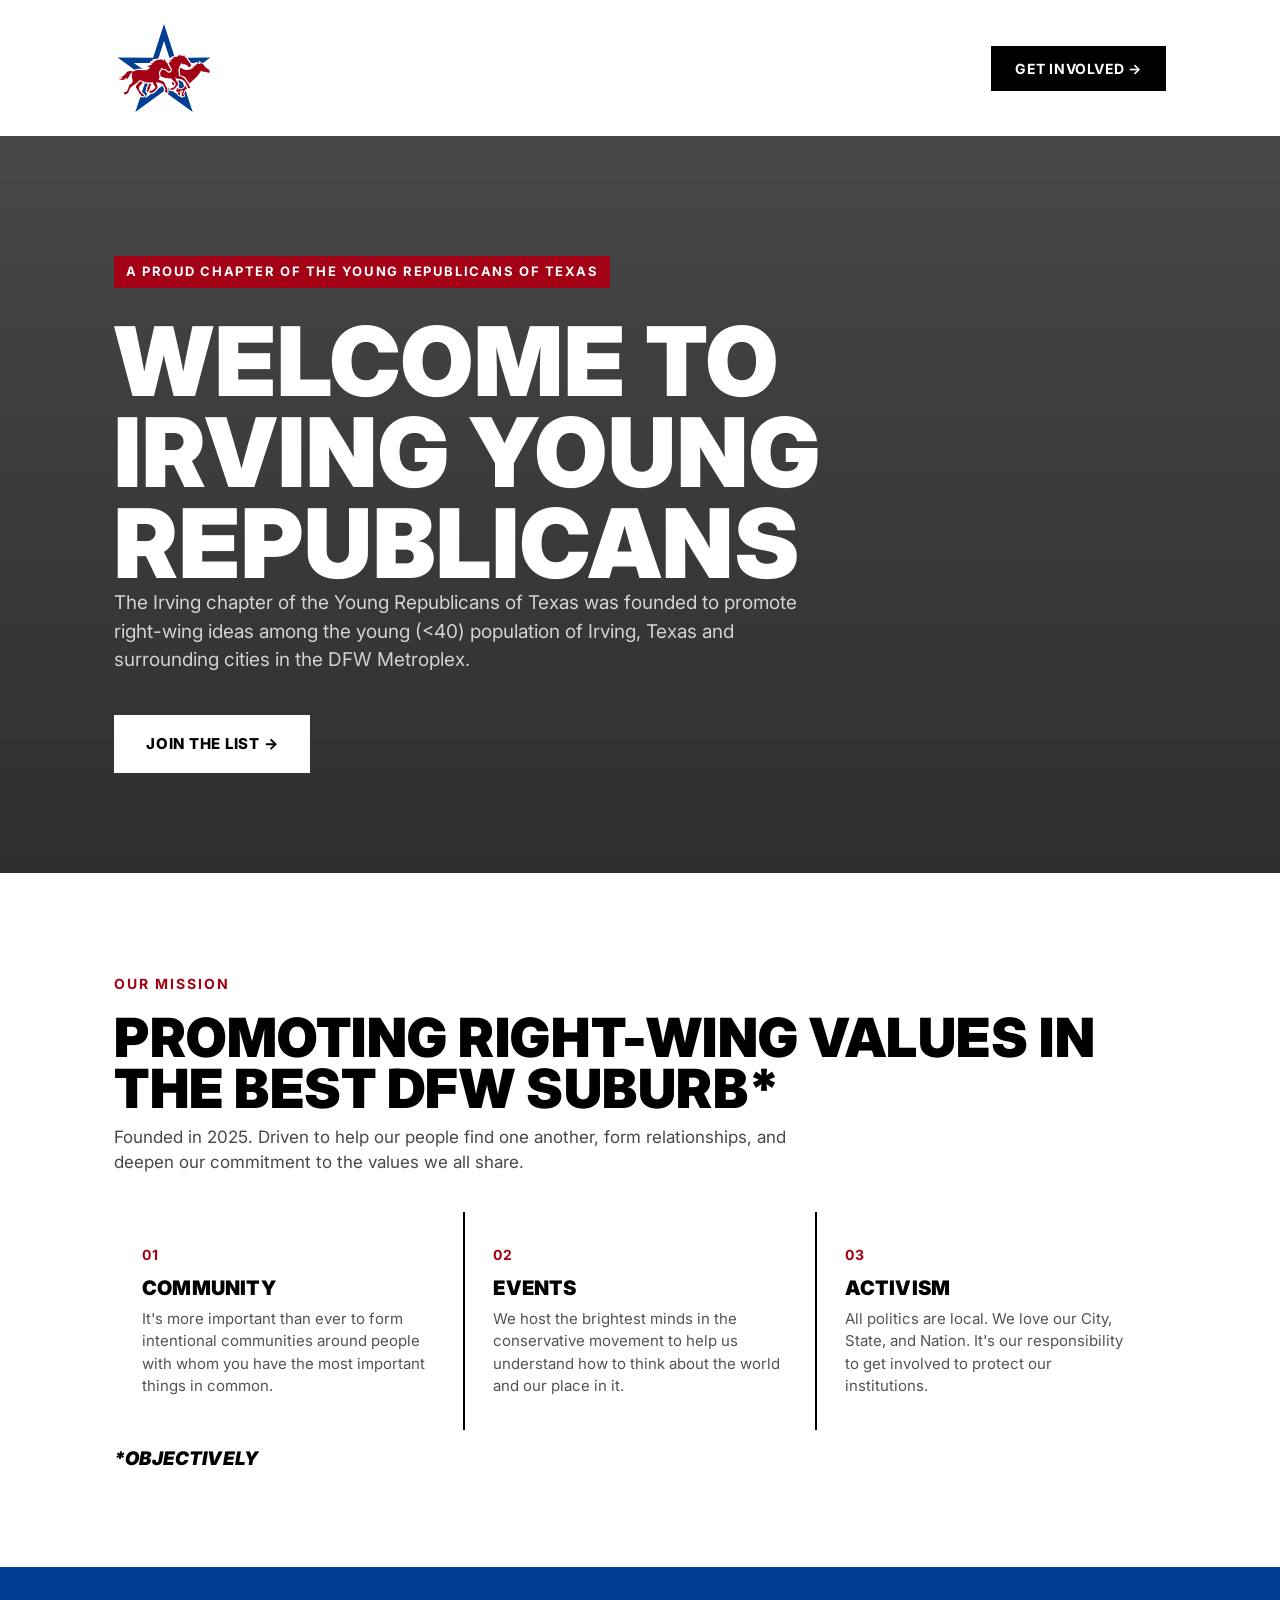
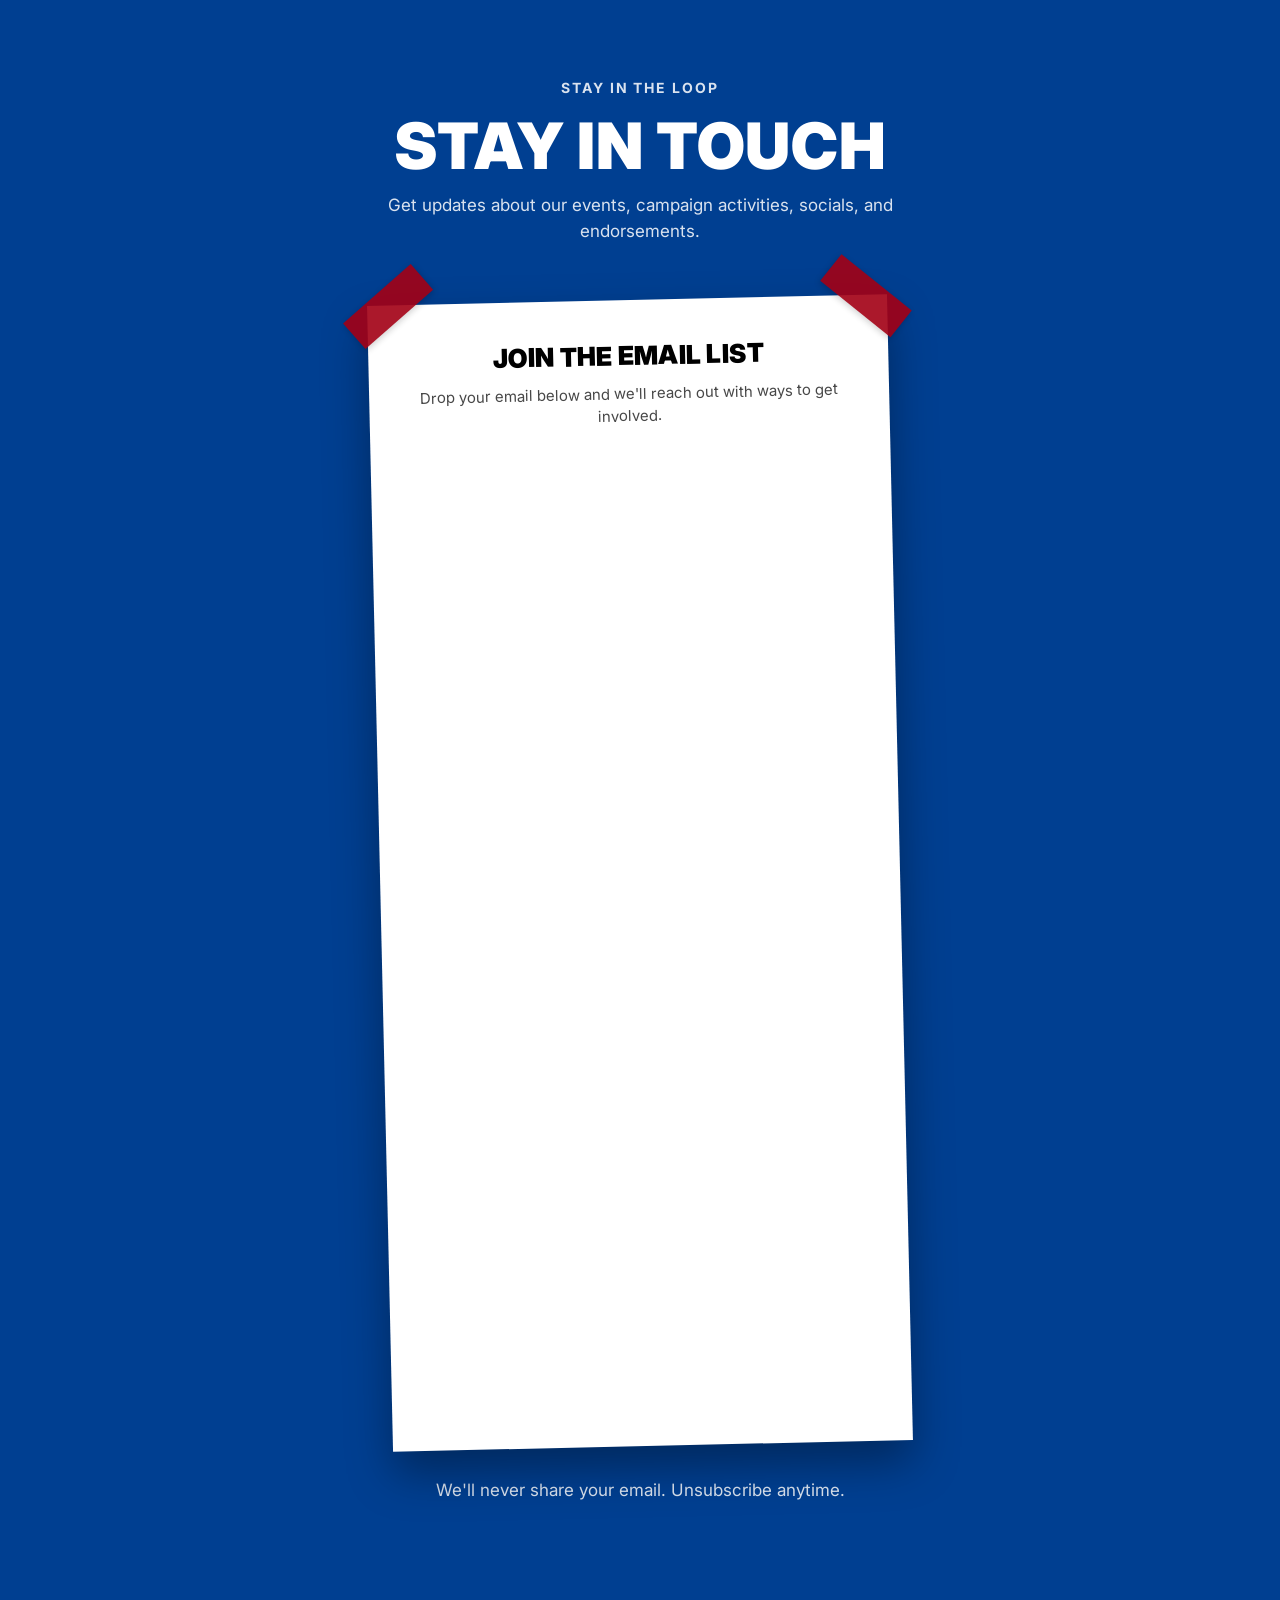
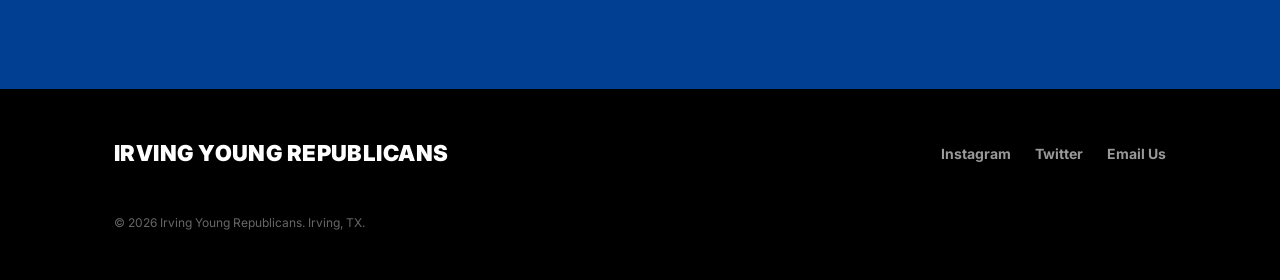
==== index.html @ c13d0935 "Update index.html" ====
<!DOCTYPE html>
<html lang="en">
<head>
<meta charset="UTF-8">
<meta name="viewport" content="width=device-width, initial-scale=1.0">
<title>Irving Young Republicans</title>
<meta name="description" content="The Irving Young Republicans are dedicated to developing the next generation of conservative leaders through civic engagement, service, and fellowship.">
<meta property="og:title" content="Irving Young Republicans">
<meta property="og:description" content="Building the next generation of conservative leaders in Irving, Texas.">
<meta property="og:image" content="https://yrtirving.com/logo.svg">
<meta property="og:url" content="https://yrtirving.com">
<meta property="og:type" content="website">

<!-- Headline font: Vera Humana 95 (free). If this CDN link ever stops working,
     download the font yourself and swap in a local @font-face. -->
<link rel="stylesheet" href="https://fonts.cdnfonts.com/css/vera-humana-95">
<!-- Body font: Inter, a free metric-compatible Helvetica/Arial alternative -->
<link rel="preconnect" href="https://fonts.googleapis.com">
<link rel="preconnect" href="https://fonts.gstatic.com" crossorigin>
<link href="https://fonts.googleapis.com/css2?family=Inter:wght@400;500;600;700;800&display=swap" rel="stylesheet">
<link rel="icon" type="image/png" href="/favicon.png">

<style>
  :root{
    --ink:#000000;
    --paper:#ffffff;
    --carmine:#a30015;
    --blue:#003f91;
  }

  *{ box-sizing:border-box; margin:0; padding:0; }

  html{ scroll-behavior:smooth; }

  body{
    background:var(--paper);
    color:var(--ink);
    font-family:'Inter', 'Helvetica Neue', Arial,sans-serif;
    font-weight:700;
    line-height:1.5;
    overflow-x:hidden;
  }

  h1, h2, h3, .display{
    font-family:'Vera Humana 95','Inter','Helvetica Neue',sans-serif;
    font-weight:900;
    letter-spacing:0.01em;
    line-height:0.95;
    text-transform:uppercase;
  }

  a{ color:inherit; }

  .wrap{
    max-width:1100px;
    margin:0 auto;
    padding:0 24px;
  }

  /* ---------- NAV ---------- */
  nav{
    position:sticky;
    top:0;
    z-index:50;
    background:var(--paper);
    border-bottom:0px solid var(--ink);
  }
  nav .wrap{
    display:flex;
    align-items:center;
    justify-content:space-between;
    padding-top:18px;
    padding-bottom:18px;
  }
  .nav-logo{
    display:flex;
    align-items:center;
  }
  .nav-logo img{
    height:100px;
    width:auto;
    display:block;
  }
  .wordmark{
    font-family:'Vera Humana 95','Inter', 'Helvetica Neue',sans-serif;
    font-weight:900;
    font-size:22px;
    text-transform:uppercase;
    letter-spacing:0.02em;
  }
  .nav-cta{
    display:inline-block;
    background:var(--ink);
    color:var(--paper);
    padding:10px 22px;
    text-decoration:none;
    font-size:14px;
    letter-spacing:0.04em;
    text-transform:uppercase;
    border:2px solid var(--ink);
    transition:transform .15s ease, background .15s ease, color .15s ease;
  }
  .nav-cta:hover{
    background:var(--paper);
    color:var(--ink);
    transform:translate(-2px,-2px);
  }

  /* ---------- HERO ---------- */
  .hero{
    background:
      linear-gradient(180deg, rgba(0,0,0,0.72), rgba(0,0,0,0.82)),
      url("https://commons.wikimedia.org/wiki/Special:FilePath/View_of_the_%22Mustangs_of_Las_Colinas%22_sculpture_in_the_upscale_Las_Colinas_neighborhood_of_Irving,_Texas_LCCN2015630710.jpg?width=1600")
      center / cover no-repeat;
    color:var(--paper);
    padding:120px 0 100px;
    position:relative;
    overflow:hidden;
  }
  .hero .wrap{ position:relative; z-index:2; }
  .eyebrow{
    display:inline-block;
    font-size:13px;
    letter-spacing:0.12em;
    text-transform:uppercase;
    background:var(--carmine);
    color:var(--paper);
    padding:6px 12px;
    margin-bottom:28px;
  }
  .hero h1{
    font-size:clamp(44px, 9vw, 96px);
    max-width:15ch;
    margin-bottom:px;
  }
  .hero p{
    max-width:60ch;
    font-size:19px;
    font-weight:400;
    color:rgba(255,255,255,0.78);
    margin-bottom:40px;
  }
  .btn-primary{
    display:inline-flex;
    align-items:center;
    gap:10px;
    background:var(--paper);
    color:var(--ink);
    padding:16px 30px;
    text-decoration:none;
    font-size:15px;
    letter-spacing:0.05em;
    text-transform:uppercase;
    font-weight:800;
    border:2px solid var(--paper);
    transition:transform .15s ease, background .15s ease, color .15s ease;
  }
  .btn-primary:hover{
    background:transparent;
    color:var(--paper);
    transform:translate(-3px,-3px);
  }

  /* ---------- REVEAL ANIMATION ---------- */
  .reveal{
    opacity:0;
    transform:translateY(24px);
    transition:opacity .6s ease, transform .6s ease;
  }
  .reveal.is-visible{
    opacity:1;
    transform:translateY(0);
  }

  /* ---------- MISSION ---------- */
  .mission{
    padding:100px 0;
  }
  .mission .eyebrow-line{
    font-size:14px;
    letter-spacing:0.14em;
    text-transform:uppercase;
    color:var(--carmine);
    margin-bottom:18px;
  }
  .mission h2{
    font-size:clamp(32px, 5vw, 54px);
    max-width:28ch;
    margin-bottom:10px;
  }
  .mission-copy{
    max-width:62ch;
    font-weight:400;
    font-size:17px;
    color:rgba(0,0,0,0.72);
  }

  .pillars{
    margin-top:36px;
    margin-bottom:20px;
    display:grid;
    grid-template-columns:repeat(3, 1fr);
    gap:2px;
    background:var(--ink);
    border:0px solid var(--ink);
  }
  .pillar{
    background:var(--paper);
    padding:32px 28px;
  }
  .pillar .num{
    font-family:'Vera Humana 95','Inter', 'Helvetica Neue',sans-serif;
    font-size:14px;
    letter-spacing:0.08em;
    color:var(--carmine);
    display:block;
    margin-bottom:14px;
  }
  .pillar h3{
    font-size:20px;
    margin-bottom:10px;
    text-transform:none;
  }
  .pillar p{
    font-weight:400;
    font-size:15px;
    color:rgba(0,0,0,0.68);
  }

  /* ---------- GET INVOLVED / FLYER ---------- */
  .involved{
    background:var(--blue);
    color:var(--paper);
    padding:110px 0 130px;
    text-align:center;
  }
  .involved .eyebrow-line{
    font-size:14px;
    letter-spacing:0.14em;
    text-transform:uppercase;
    color:rgba(255,255,255,0.85);
    margin-bottom:18px;
  }
  .involved h2{
    font-size:clamp(34px, 6vw, 64px);
    margin:0 auto 16px;
    max-width:40ch;
  }
  .involved > .wrap > p{
    max-width:50ch;
    margin:0 auto 56px;
    font-weight:400;
    font-size:17px;
    color:rgba(255,255,255,0.85);
  }

  .flyer{
    position:relative;
    max-width:520px;
    margin:0 auto;
    background:var(--paper);
    color:var(--ink);
    padding:44px 32px 36px;
    transform:rotate(-1.3deg);
    box-shadow:0 22px 45px rgba(0,0,0,0.35);
    transition:transform .3s ease;
    margin-bottom:32px;
  }
  .flyer:hover{ transform:rotate(0deg); }

  .tape{
    position:absolute;
    width:90px;
    height:34px;
    background:var(--carmine);
    opacity:0.9;
    box-shadow:0 2px 6px rgba(0,0,0,0.2);
  }
  .tape.tl{ top:-16px; left:-24px; transform:rotate(-40deg); }
  .tape.tr{ top:-16px; right:-24px; transform:rotate(40deg); }

  .flyer h3{
    font-size:26px;
    margin-bottom:14px;
  }
  .flyer p{
    font-weight:400;
    font-size:15px;
    color:rgba(0,0,0,0.72);
    margin-bottom:26px;
  }

  .form-slot{
    border:2px dashed var(--ink);
    background:rgba(0,0,0,0.04);
    padding:40px 20px;
    font-size:14px;
    font-weight:800;
    text-transform:uppercase;
    letter-spacing:0.04em;
    color:rgba(0,0,0,0.55);
  }
  .form-slot span{
    display:block;
    font-weight:400;
    text-transform:none;
    font-size:13px;
    margin-top:8px;
    letter-spacing:normal;
  }
  /* When you paste a real Google Form <iframe>, it can replace .form-slot
     entirely. Suggested attributes: width="100%" height="600" style="border:0" */

  .privacy-note{
    margin-top:0px;
    font-size:13px;
    font-weight:400;
    color:rgba(255,255,255,0.7);
  }

  /* ---------- FOOTER ---------- */
  footer{
    background:var(--ink);
    color:rgba(255,255,255,0.6);
    padding:48px 0;
  }
  footer .wrap{
    display:flex;
    flex-wrap:wrap;
    gap:20px;
    align-items:center;
    justify-content:space-between;
  }
  footer .wordmark{ color:var(--paper); }
  .foot-links{
    display:flex;
    gap:24px;
    list-style:none;
    font-size:14px;
  }
  .foot-links a{ text-decoration:none; }
  .foot-links a:hover{ color:var(--paper); }
  .copyright{
    width:100%;
    margin-top:24px;
    font-size:12px;
    font-weight:400;
    color:rgba(255,255,255,0.4);
  }

  @media (max-width:720px){
    .pillars{ grid-template-columns:1fr; }
    .hero{ padding:90px 0 70px; }
  }

  @media (prefers-reduced-motion: reduce){
    html{ scroll-behavior:auto; }
    .reveal{ opacity:1; transform:none; transition:none; }
    .flyer, .btn-primary, .nav-cta{ transition:none; }
  }
</style>
</head>
<body>

<nav>
  <div class="wrap">
    <div class="nav-logo">
      <!-- Swap the src below for your logo file, e.g. "logo.png" -->
      <img src="logo.svg" alt="[Group Name] logo" onerror="this.replaceWith(Object.assign(document.createElement('span'),{className:'wordmark',textContent:'Irving Young Republicans'}))">
    </div>
    <a class="nav-cta" href="#involved">Get Involved &rarr;</a>
  </div>
</nav>

<header class="hero">
  <div class="wrap">
    <span class="eyebrow">A proud chapter of the Young Republicans of Texas</span>
    <h1>Welcome to Irving Young Republicans</h1>
    <p>The Irving chapter of the Young Republicans of Texas was founded to promote right-wing ideas among the young (<40) population of Irving, Texas and surrounding cities in the DFW Metroplex.</p>
    <a class="btn-primary" href="#involved">Join the list &rarr;</a>
  </div>
</header>

<section class="mission">
  <div class="wrap reveal">
    <div class="eyebrow-line">Our Mission</div>
    <h2>Promoting Right-Wing Values in the Best DFW Suburb*</h2>
    <p class="mission-copy">Founded in 2025. Driven to help our people find one another, form relationships, and deepen our commitment to the values we all share.</p>
    

    <div class="pillars">
      <div class="pillar">
        <span class="num">01</span>
        <h3>COMMUNITY</h3>
        <p>It's more important than ever to form intentional communities around people with whom you have the most important things in common.</p>
      </div>
      <div class="pillar">
        <span class="num">02</span>
        <h3>EVENTS</h3>
        <p>We host the brightest minds in the conservative movement to help us understand how to think about the world and our place in it.</p>
      </div>
      <div class="pillar">
        <span class="num">03</span>
        <h3>ACTIVISM</h3>
        <p>All politics are local. We love our City, State, and Nation. It's our responsibility to get involved to protect our institutions.</p>
      </div>
      
      
      
    </div>
    
    <h3><i>*Objectively</i></p>
  </div>
</section>

<section class="involved" id="involved">
  <div class="wrap reveal">
    <div class="eyebrow-line">Stay In The Loop</div>
    <h2>Stay in Touch</h2>
    <p>Get updates about our events, campaign activities, socials, and endorsements.</p>

    <div class="flyer">
      <div class="tape tl"></div>
      <div class="tape tr"></div>
      <h3>Join the email list</h3>
      <p>Drop your email below and we'll reach out with ways to get involved.</p>



      <iframe src="https://docs.google.com/forms/d/e/1FAIpQLSdgR_7sZHjPlY1AePgv7UKmRWUFgGaydVZdMUBrmGCEKIgJ9Q/viewform?embedded=true" width="100%" height="950" frameborder="0" marginheight="0" marginwidth="0">Loading…</iframe>
    </div>

    <p class="privacy-note">We'll never share your email. Unsubscribe anytime.</p>
  </div>
</section>

<footer>
  <div class="wrap">
    <div class="wordmark">Irving Young Republicans</div>
    <ul class="foot-links">
      <li><a href="https://www.instagram.com/irvingyoungrepublicans/">Instagram</a></li>
      <li><a href="https://x.com/yrtirving">Twitter</a></li>
      <li><a href="mailto:yrtirving@gmail.com">Email Us</a></li>
    </ul>
    <div class="copyright">&copy; <span id="year"></span> Irving Young Republicans. Irving, TX.</div>
  </div>
</footer>

<script>
  document.getElementById('year').textContent = new Date().getFullYear();

  const observer = new IntersectionObserver((entries) => {
    entries.forEach(entry => {
      if (entry.isIntersecting){
        entry.target.classList.add('is-visible');
        observer.unobserve(entry.target);
      }
    });
  }, { threshold: 0.15 });

  document.querySelectorAll('.reveal').forEach(el => observer.observe(el));
</script>

</body>
</html>
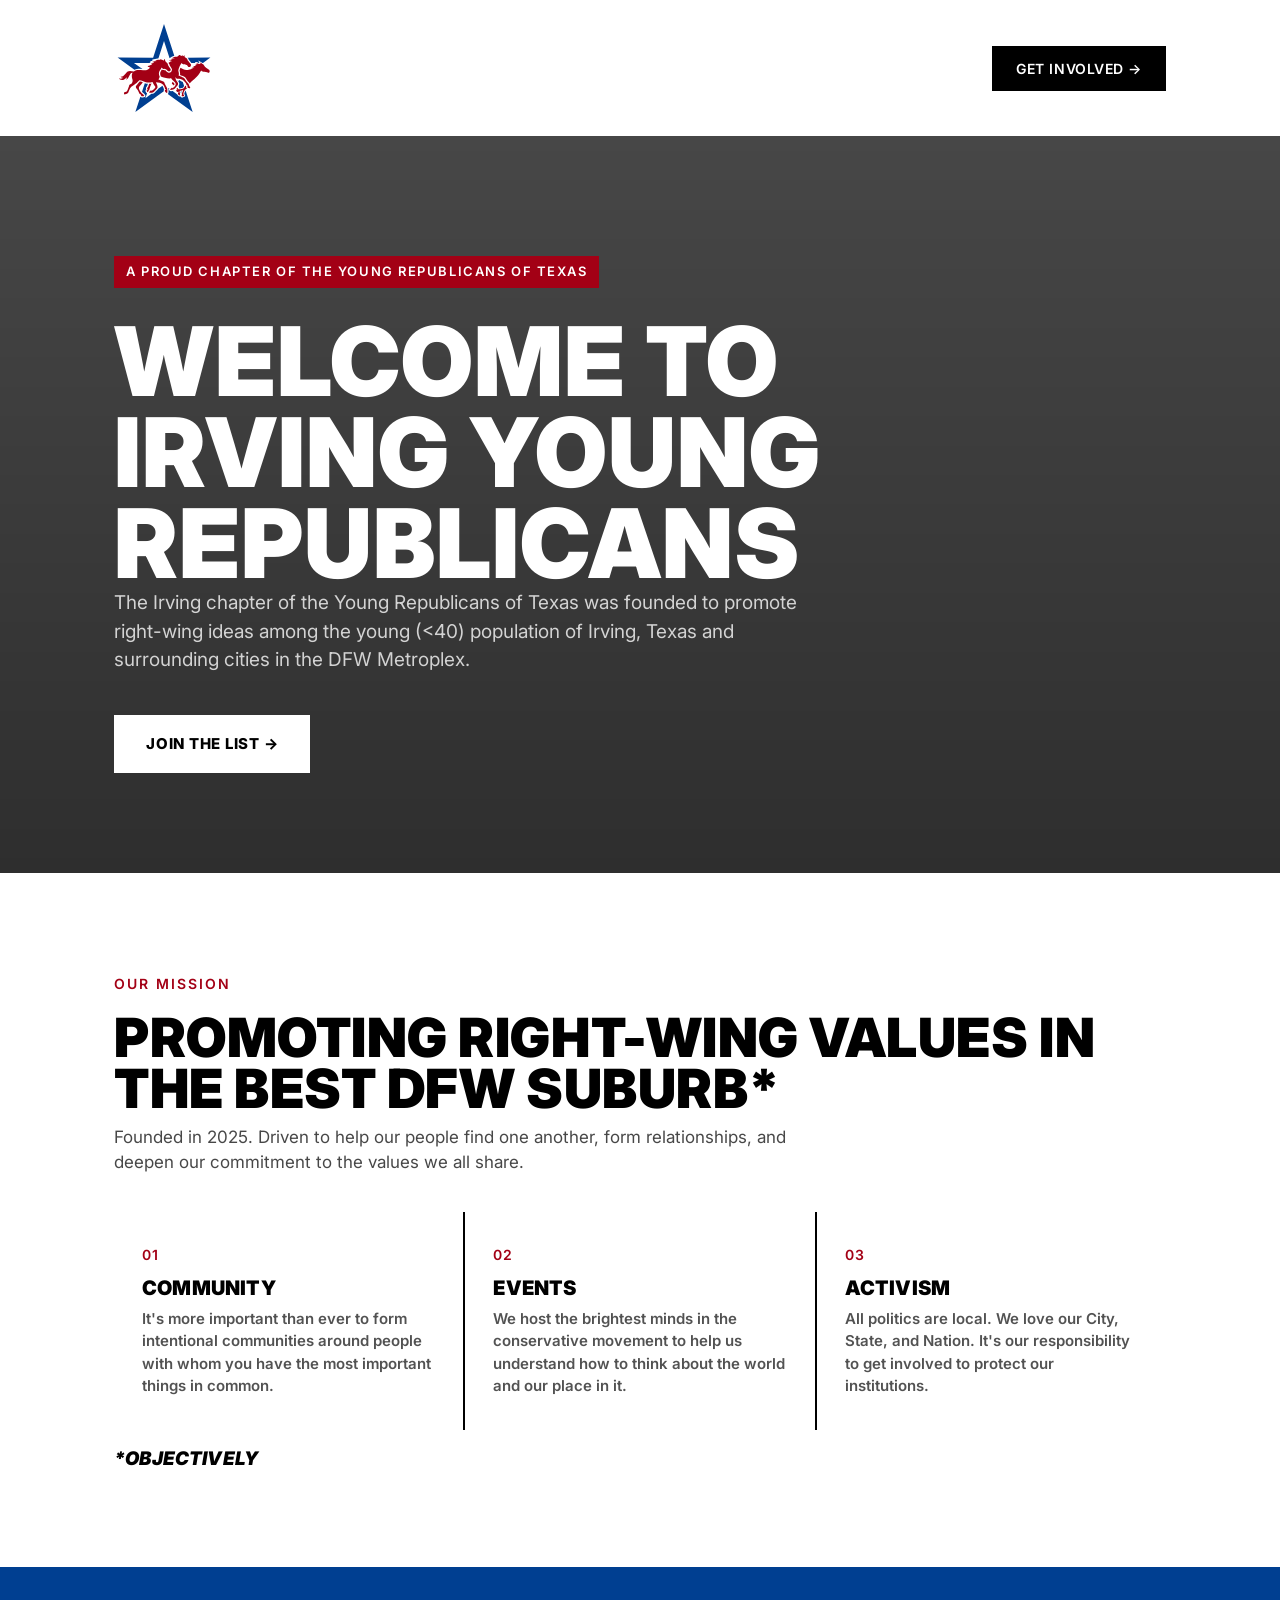
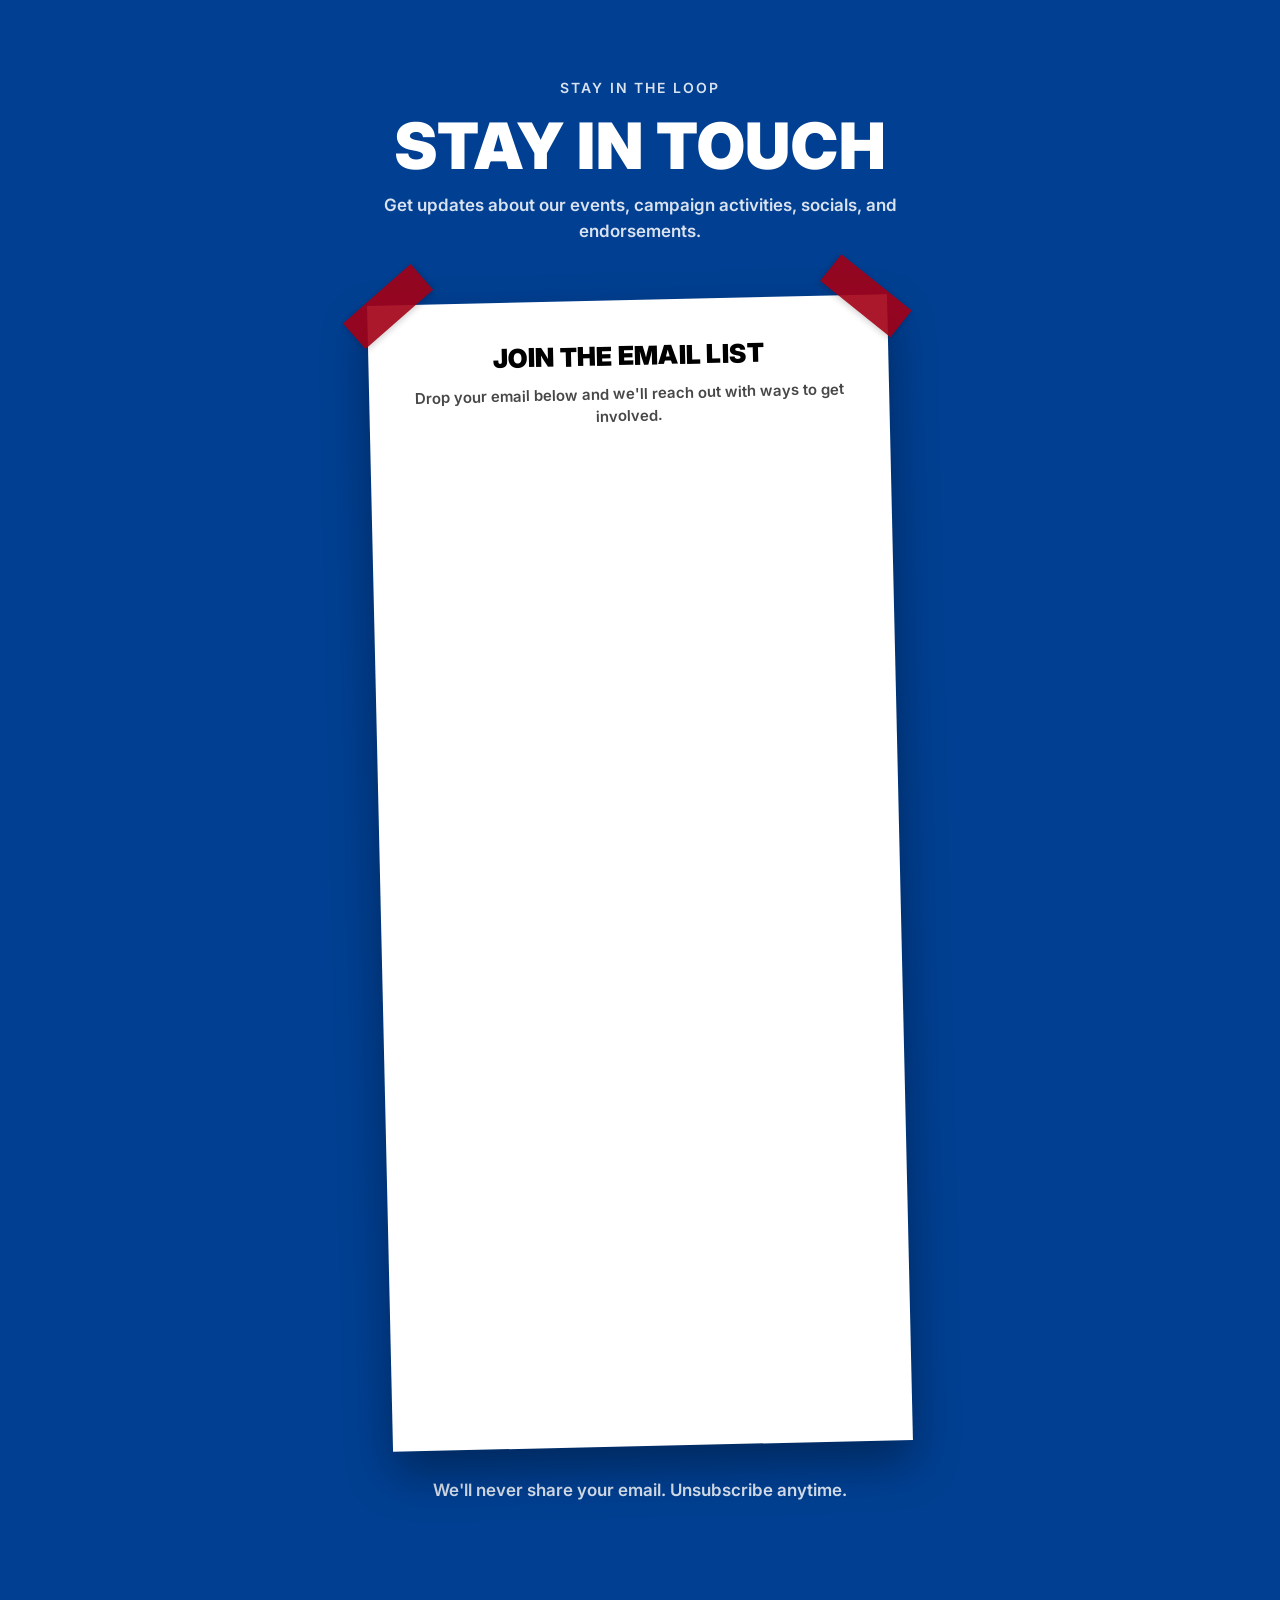
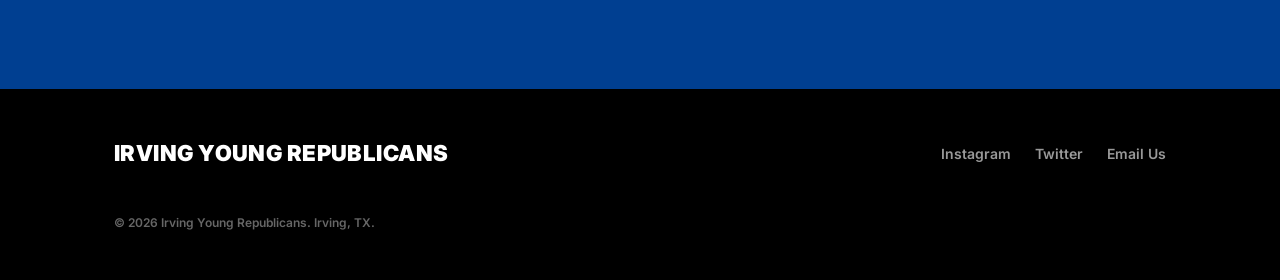
==== commit f363039f: "Update index.html font weight 600" ====
--- a/index.html
+++ b/index.html
@@ -35,8 +35,8 @@
   body{
     background:var(--paper);
     color:var(--ink);
-    font-family:'Inter', 'Helvetica Neue', Arial,sans-serif;
-    font-weight:700;
+    font-family:'Inter';
+    font-weight:600;
     line-height:1.5;
     overflow-x:hidden;
   }
@@ -222,7 +222,7 @@
     text-transform:none;
   }
   .pillar p{
-    font-weight:400;
+    font-weight:600;
     font-size:15px;
     color:rgba(0,0,0,0.68);
   }
@@ -249,7 +249,7 @@
   .involved > .wrap > p{
     max-width:50ch;
     margin:0 auto 56px;
-    font-weight:400;
+    font-weight:600;
     font-size:17px;
     color:rgba(255,255,255,0.85);
   }
@@ -284,7 +284,7 @@
     margin-bottom:14px;
   }
   .flyer p{
-    font-weight:400;
+    font-weight:600;
     font-size:15px;
     color:rgba(0,0,0,0.72);
     margin-bottom:26px;
@@ -302,7 +302,7 @@
   }
   .form-slot span{
     display:block;
-    font-weight:400;
+    font-weight:600;
     text-transform:none;
     font-size:13px;
     margin-top:8px;
@@ -314,7 +314,7 @@
   .privacy-note{
     margin-top:0px;
     font-size:13px;
-    font-weight:400;
+    font-weight:600;
     color:rgba(255,255,255,0.7);
   }
 
@@ -344,7 +344,7 @@
     width:100%;
     margin-top:24px;
     font-size:12px;
-    font-weight:400;
+    font-weight:600;
     color:rgba(255,255,255,0.4);
   }
 
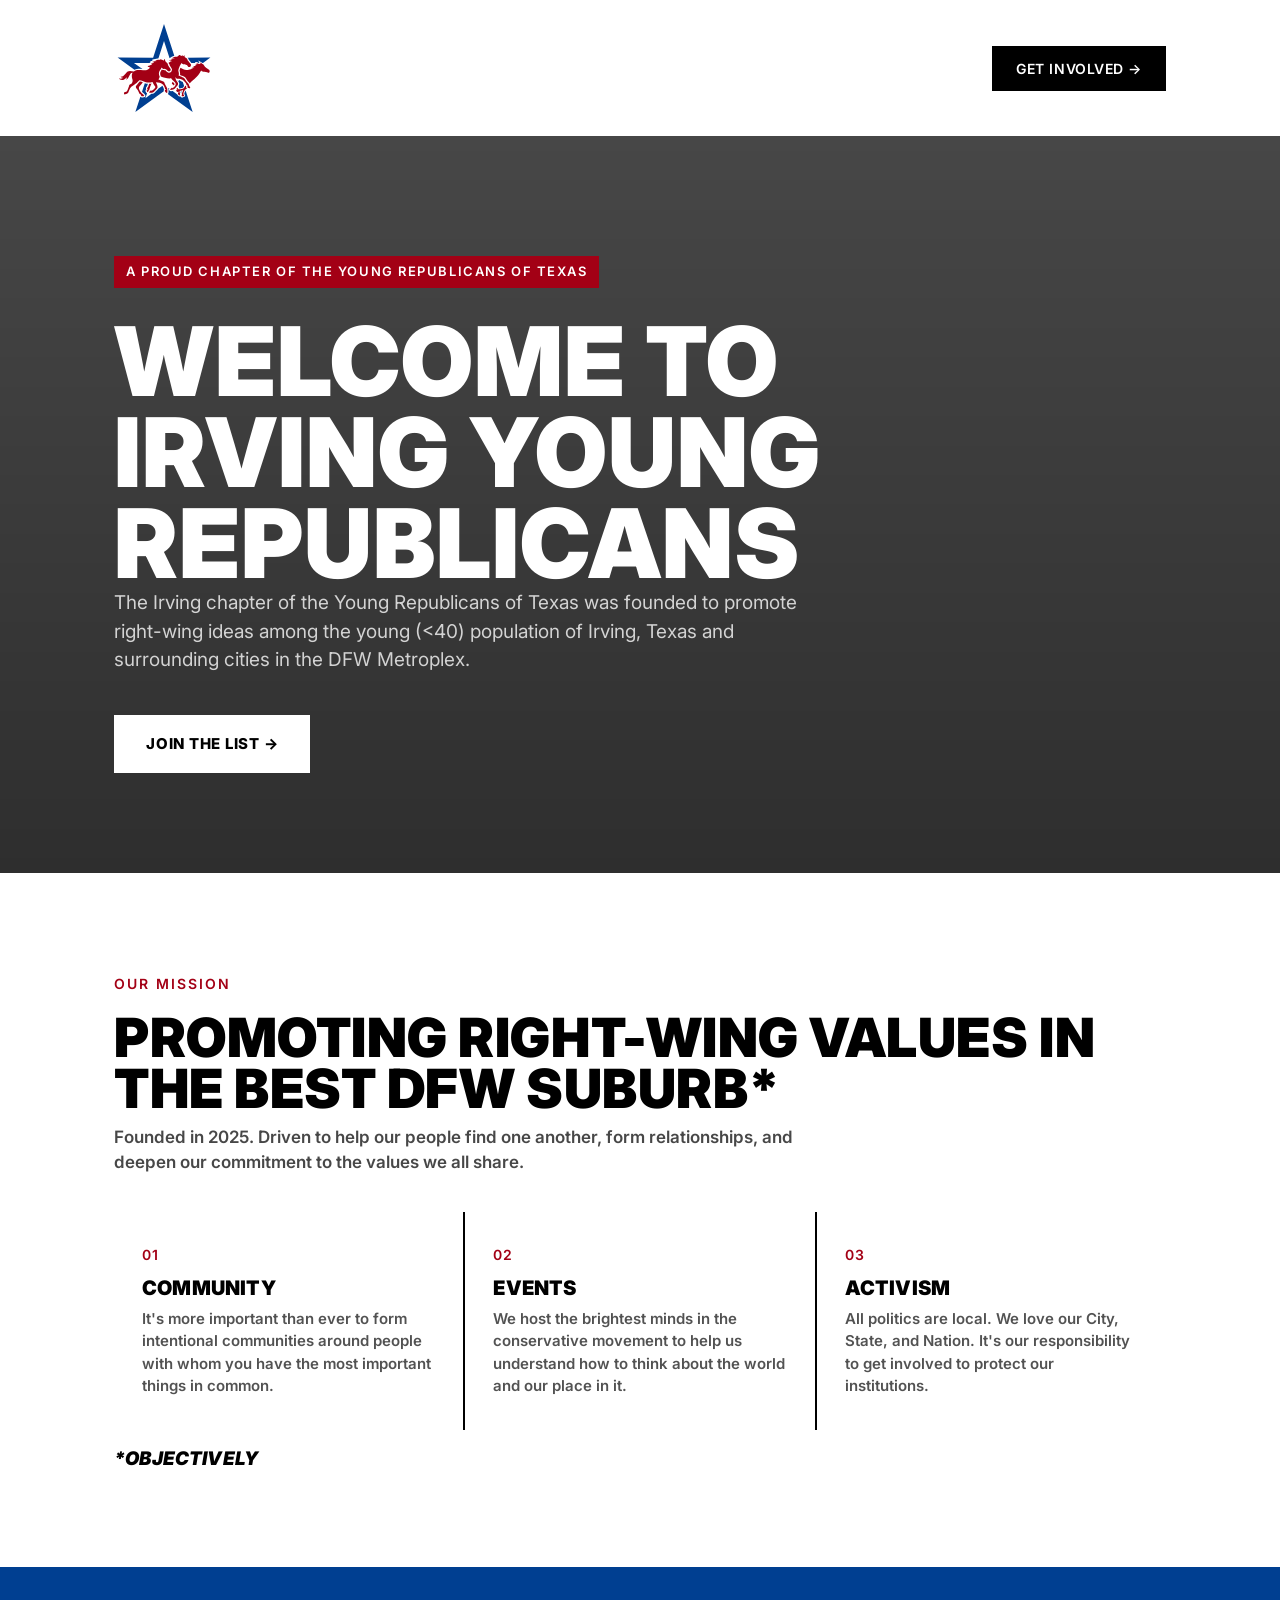
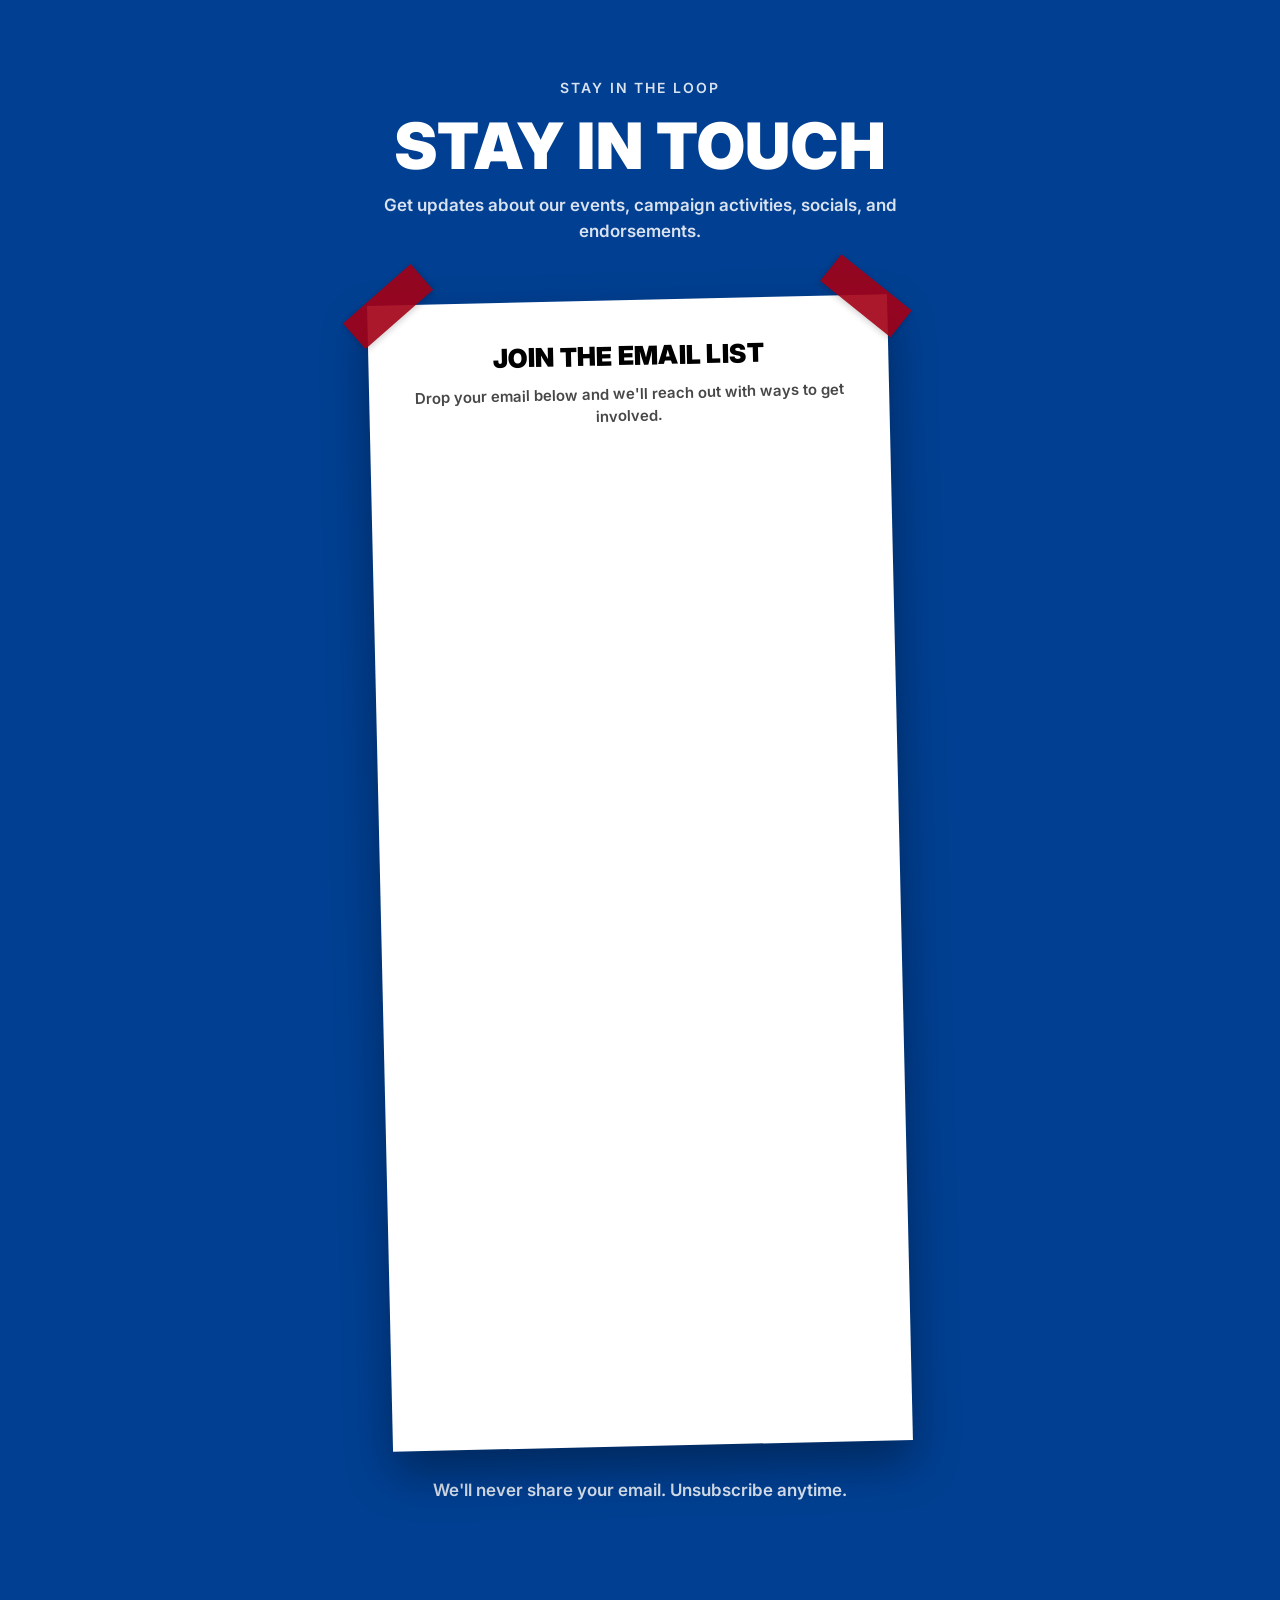
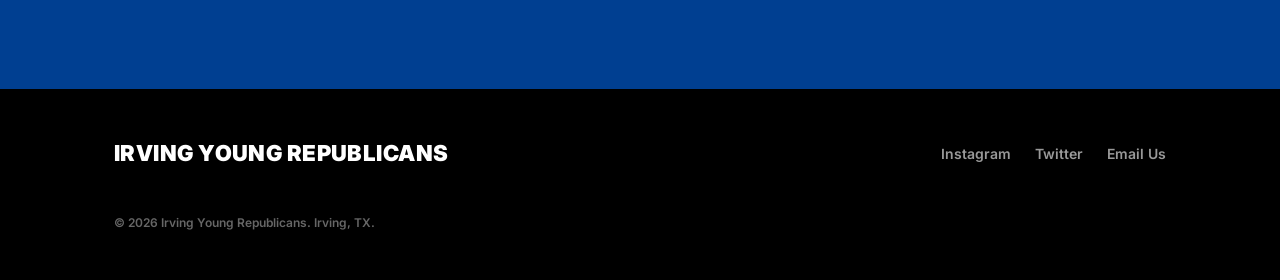
==== commit 9b21c564: "Update index.html missed one" ====
--- a/index.html
+++ b/index.html
@@ -190,7 +190,7 @@
   }
   .mission-copy{
     max-width:62ch;
-    font-weight:400;
+    font-weight:600;
     font-size:17px;
     color:rgba(0,0,0,0.72);
   }
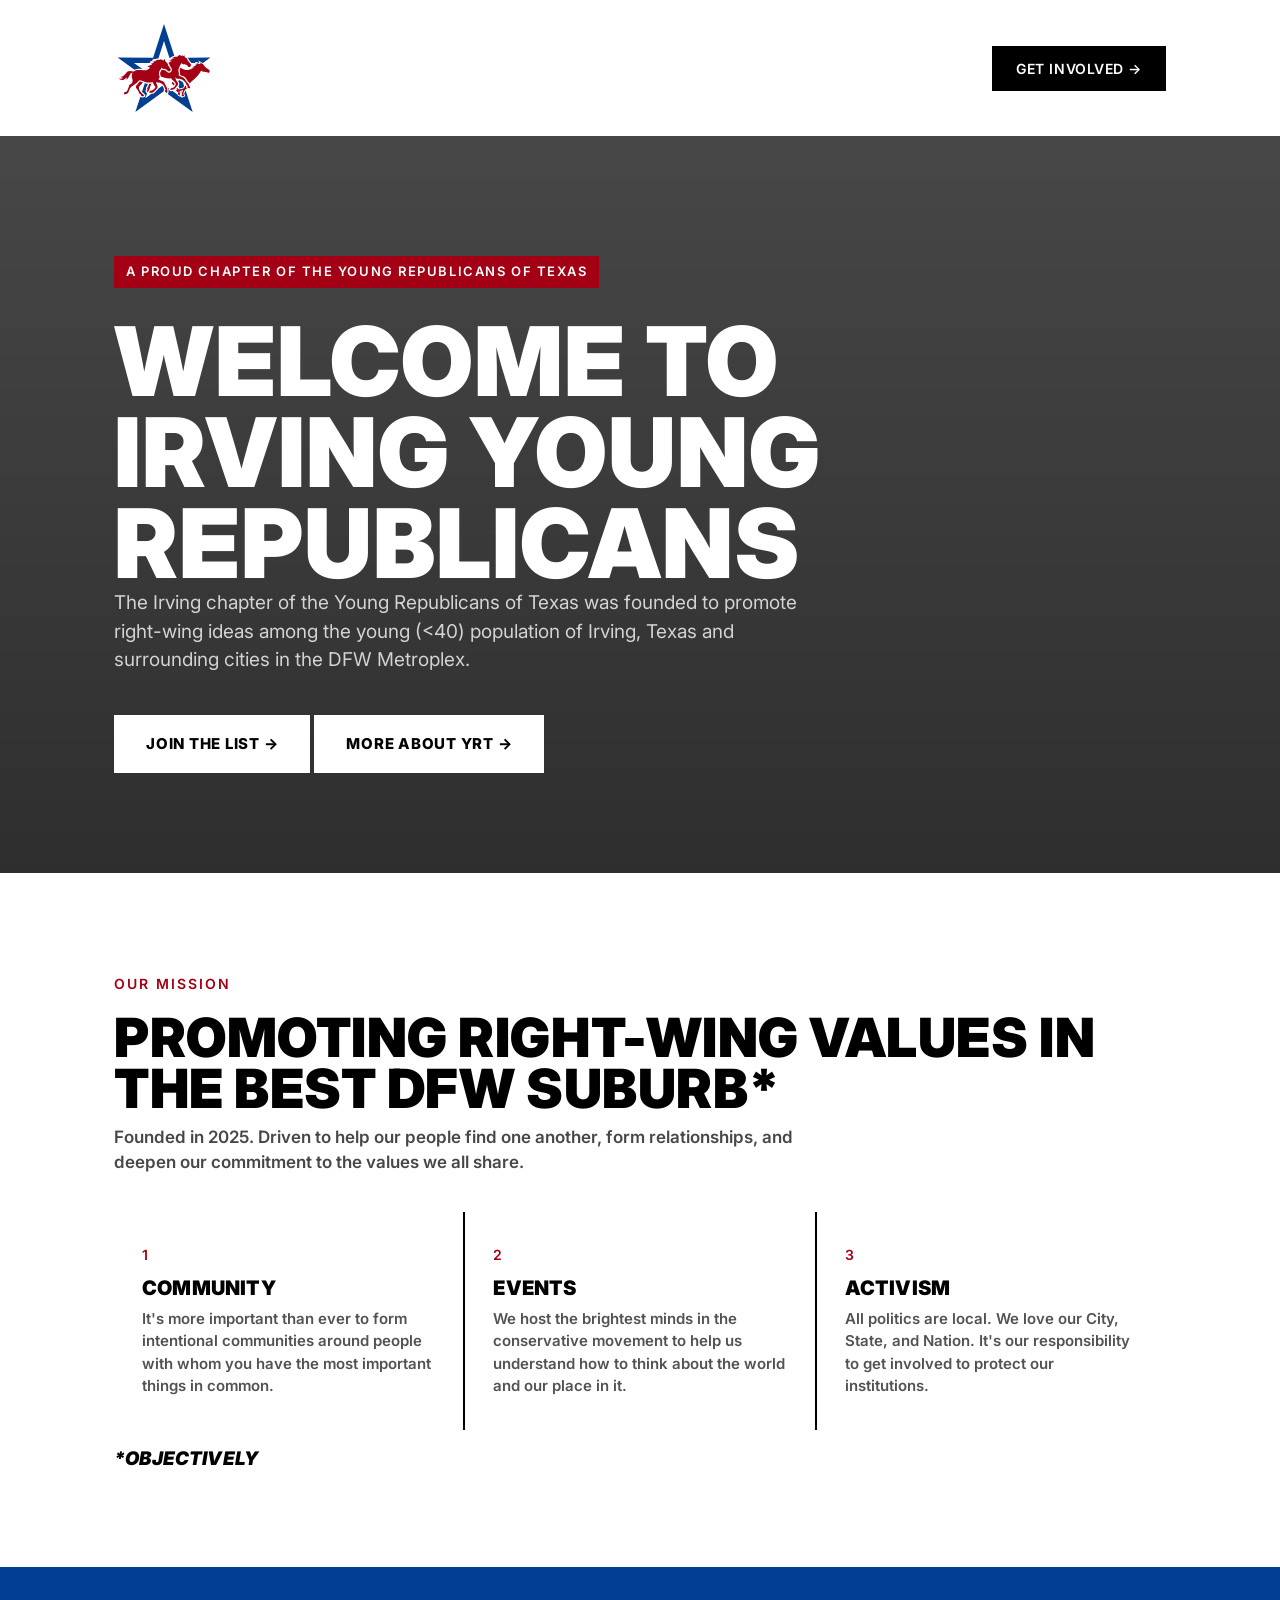
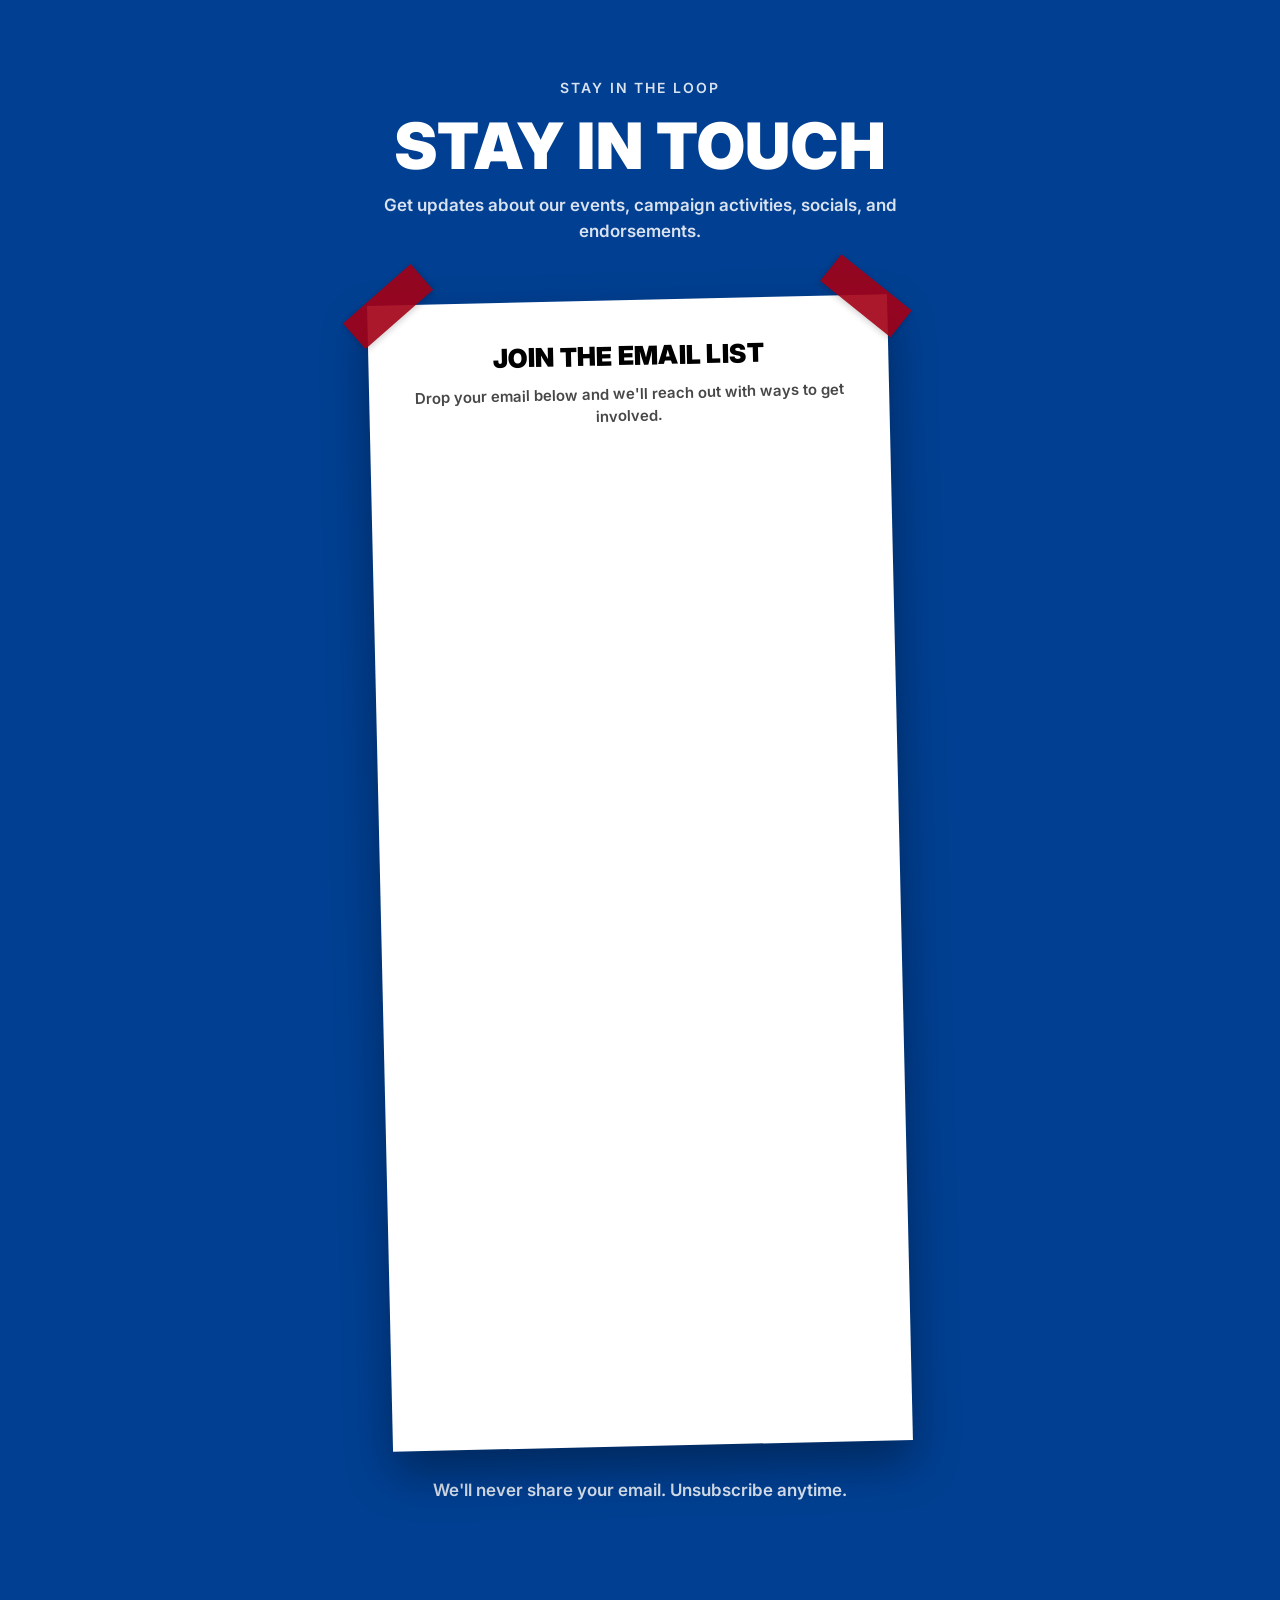
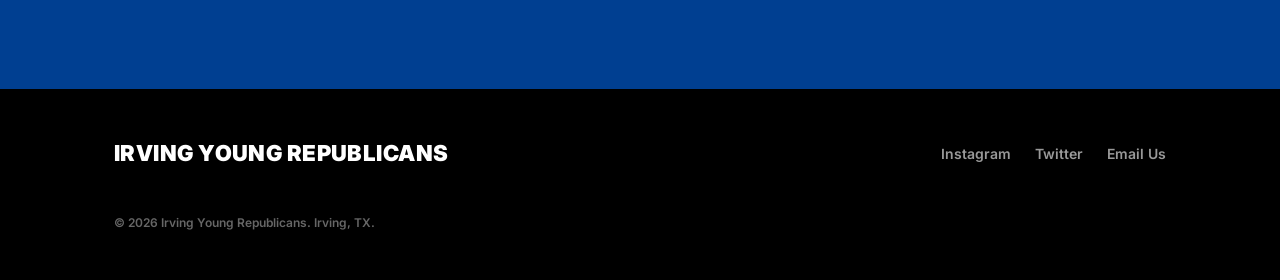
==== commit 83dae29d: "Update index.html removed leading zeros from pillar section" ====
--- a/index.html
+++ b/index.html
@@ -6,6 +6,8 @@
 <title>Irving Young Republicans</title>
 <meta name="description" content="The Irving Young Republicans are dedicated to developing the next generation of conservative leaders through civic engagement, service, and fellowship.">
 <meta property="og:title" content="Irving Young Republicans">
+<link rel="icon" type="image/png" sizes="64x64" href="/favicon.png?v=4">
+<link rel="shortcut icon" href="/favicon.png?v=4">
 <meta property="og:description" content="Building the next generation of conservative leaders in Irving, Texas.">
 <meta property="og:image" content="https://yrtirving.com/logo.svg">
 <meta property="og:url" content="https://yrtirving.com">
@@ -18,7 +20,6 @@
 <link rel="preconnect" href="https://fonts.googleapis.com">
 <link rel="preconnect" href="https://fonts.gstatic.com" crossorigin>
 <link href="https://fonts.googleapis.com/css2?family=Inter:wght@400;500;600;700;800&display=swap" rel="stylesheet">
-<link rel="icon" type="image/png" href="/favicon.png">
 
 <style>
   :root{
@@ -378,6 +379,7 @@
     <h1>Welcome to Irving Young Republicans</h1>
     <p>The Irving chapter of the Young Republicans of Texas was founded to promote right-wing ideas among the young (<40) population of Irving, Texas and surrounding cities in the DFW Metroplex.</p>
     <a class="btn-primary" href="#involved">Join the list &rarr;</a>
+    <a class="btn-primary" href="https://yrtx.gop">More about YRT &rarr;</a>
   </div>
 </header>
 
@@ -390,17 +392,17 @@
 
     <div class="pillars">
       <div class="pillar">
-        <span class="num">01</span>
+        <span class="num">1</span>
         <h3>COMMUNITY</h3>
         <p>It's more important than ever to form intentional communities around people with whom you have the most important things in common.</p>
       </div>
       <div class="pillar">
-        <span class="num">02</span>
+        <span class="num">2</span>
         <h3>EVENTS</h3>
         <p>We host the brightest minds in the conservative movement to help us understand how to think about the world and our place in it.</p>
       </div>
       <div class="pillar">
-        <span class="num">03</span>
+        <span class="num">3</span>
         <h3>ACTIVISM</h3>
         <p>All politics are local. We love our City, State, and Nation. It's our responsibility to get involved to protect our institutions.</p>
       </div>
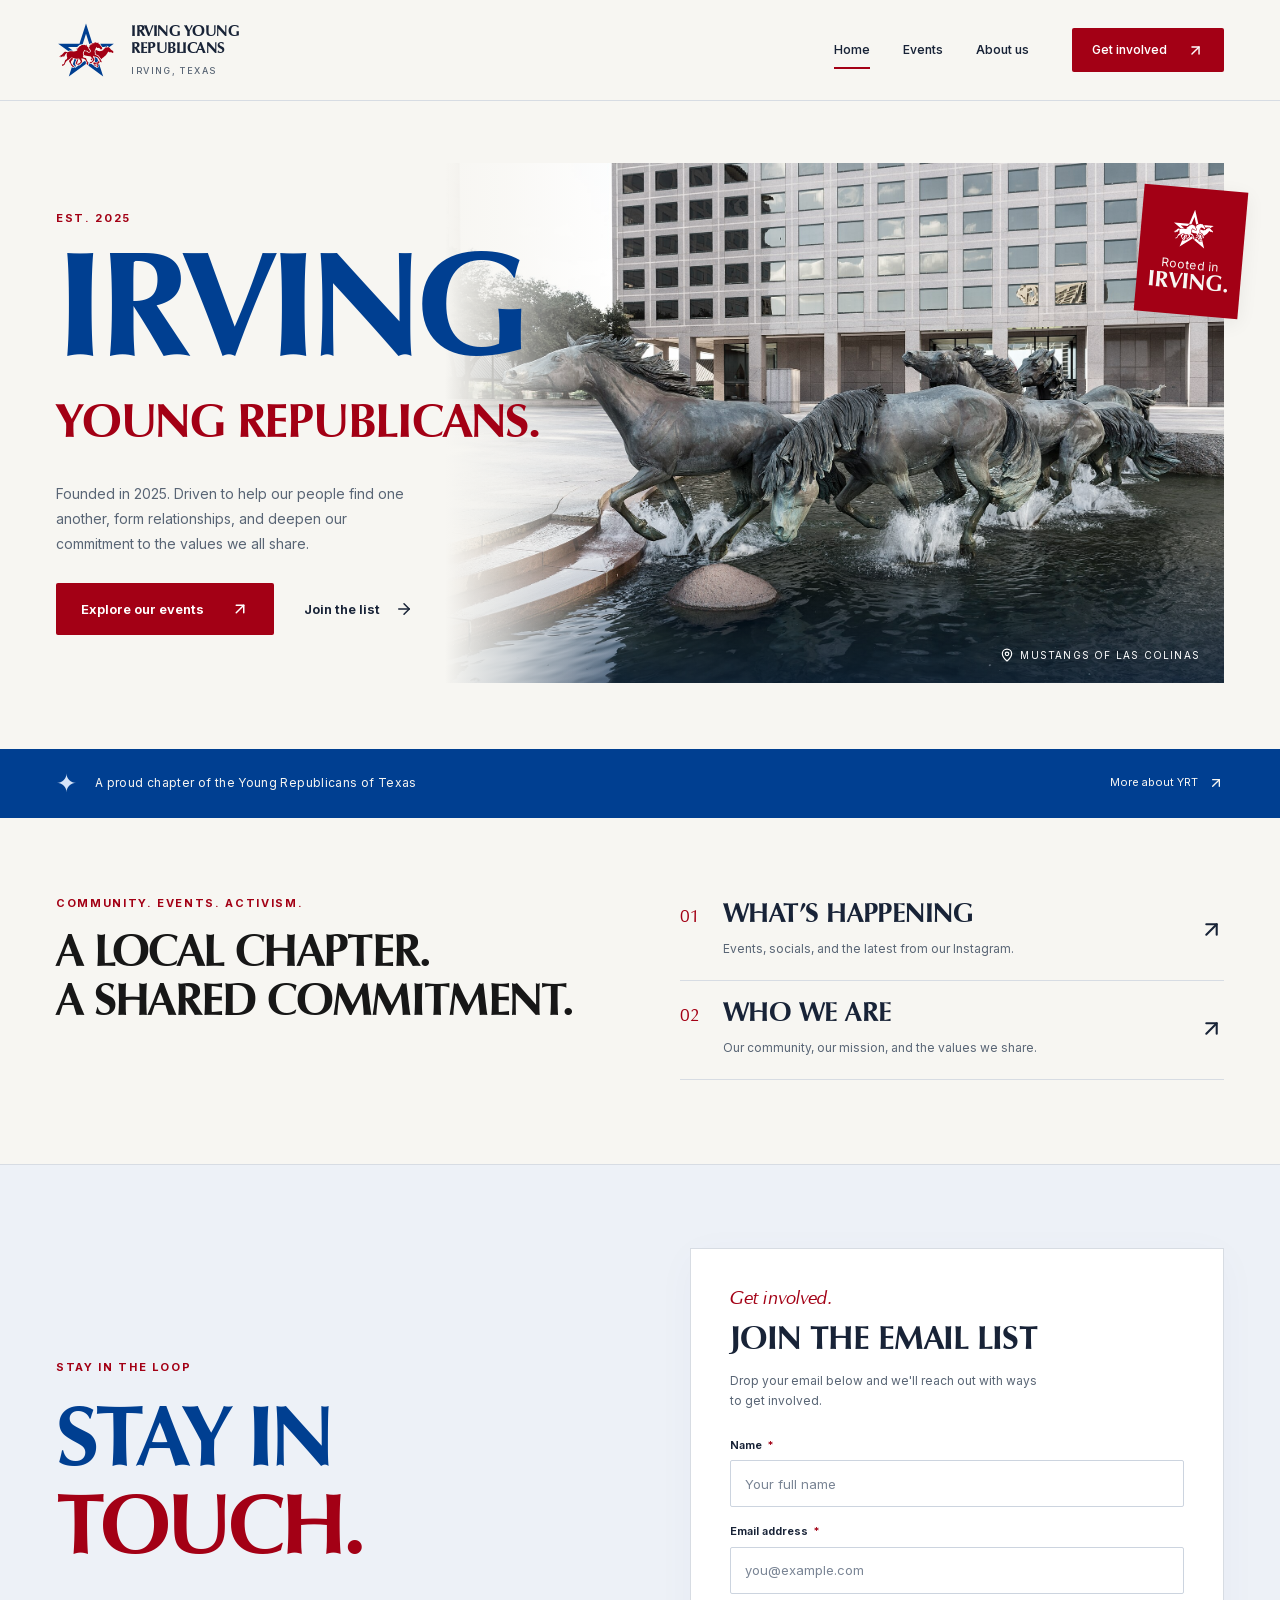
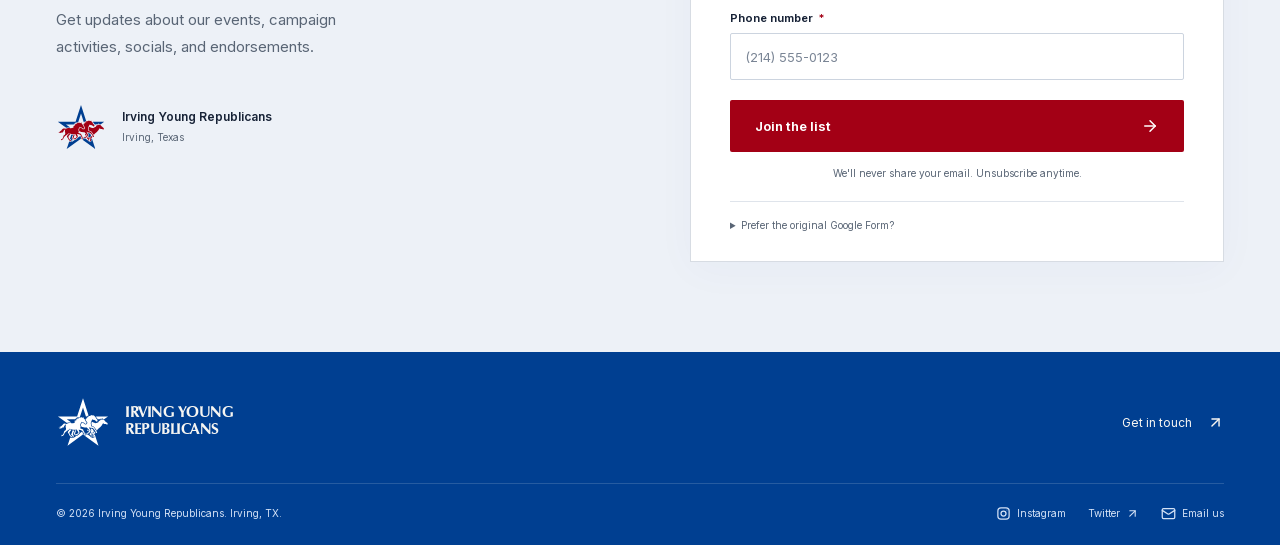
==== commit 3f4e7e44: "Complete website redesign" ====
--- a/index.html
+++ b/index.html
@@ -1,467 +1,2 @@
-<!DOCTYPE html>
-<html lang="en">
-<head>
-<meta charset="UTF-8">
-<meta name="viewport" content="width=device-width, initial-scale=1.0">
-<title>Irving Young Republicans</title>
-<meta name="description" content="The Irving Young Republicans are dedicated to developing the next generation of conservative leaders through civic engagement, service, and fellowship.">
-<meta property="og:title" content="Irving Young Republicans">
-<link rel="icon" type="image/png" sizes="64x64" href="/favicon.png?v=4">
-<link rel="shortcut icon" href="/favicon.png?v=4">
-<meta property="og:description" content="Building the next generation of conservative leaders in Irving, Texas.">
-<meta property="og:image" content="https://yrtirving.com/logo.svg">
-<meta property="og:url" content="https://yrtirving.com">
-<meta property="og:type" content="website">
-
-<!-- Headline font: Vera Humana 95 (free). If this CDN link ever stops working,
-     download the font yourself and swap in a local @font-face. -->
-<link rel="stylesheet" href="https://fonts.cdnfonts.com/css/vera-humana-95">
-<!-- Body font: Inter, a free metric-compatible Helvetica/Arial alternative -->
-<link rel="preconnect" href="https://fonts.googleapis.com">
-<link rel="preconnect" href="https://fonts.gstatic.com" crossorigin>
-<link href="https://fonts.googleapis.com/css2?family=Inter:wght@400;500;600;700;800&display=swap" rel="stylesheet">
-
-<style>
-  :root{
-    --ink:#000000;
-    --paper:#ffffff;
-    --carmine:#a30015;
-    --blue:#003f91;
-  }
-
-  *{ box-sizing:border-box; margin:0; padding:0; }
-
-  html{ scroll-behavior:smooth; }
-
-  body{
-    background:var(--paper);
-    color:var(--ink);
-    font-family:'Inter';
-    font-weight:600;
-    line-height:1.5;
-    overflow-x:hidden;
-  }
-
-  h1, h2, h3, .display{
-    font-family:'Vera Humana 95','Inter','Helvetica Neue',sans-serif;
-    font-weight:900;
-    letter-spacing:0.01em;
-    line-height:0.95;
-    text-transform:uppercase;
-  }
-
-  a{ color:inherit; }
-
-  .wrap{
-    max-width:1100px;
-    margin:0 auto;
-    padding:0 24px;
-  }
-
-  /* ---------- NAV ---------- */
-  nav{
-    position:sticky;
-    top:0;
-    z-index:50;
-    background:var(--paper);
-    border-bottom:0px solid var(--ink);
-  }
-  nav .wrap{
-    display:flex;
-    align-items:center;
-    justify-content:space-between;
-    padding-top:18px;
-    padding-bottom:18px;
-  }
-  .nav-logo{
-    display:flex;
-    align-items:center;
-  }
-  .nav-logo img{
-    height:100px;
-    width:auto;
-    display:block;
-  }
-  .wordmark{
-    font-family:'Vera Humana 95','Inter', 'Helvetica Neue',sans-serif;
-    font-weight:900;
-    font-size:22px;
-    text-transform:uppercase;
-    letter-spacing:0.02em;
-  }
-  .nav-cta{
-    display:inline-block;
-    background:var(--ink);
-    color:var(--paper);
-    padding:10px 22px;
-    text-decoration:none;
-    font-size:14px;
-    letter-spacing:0.04em;
-    text-transform:uppercase;
-    border:2px solid var(--ink);
-    transition:transform .15s ease, background .15s ease, color .15s ease;
-  }
-  .nav-cta:hover{
-    background:var(--paper);
-    color:var(--ink);
-    transform:translate(-2px,-2px);
-  }
-
-  /* ---------- HERO ---------- */
-  .hero{
-    background:
-      linear-gradient(180deg, rgba(0,0,0,0.72), rgba(0,0,0,0.82)),
-      url("https://commons.wikimedia.org/wiki/Special:FilePath/View_of_the_%22Mustangs_of_Las_Colinas%22_sculpture_in_the_upscale_Las_Colinas_neighborhood_of_Irving,_Texas_LCCN2015630710.jpg?width=1600")
-      center / cover no-repeat;
-    color:var(--paper);
-    padding:120px 0 100px;
-    position:relative;
-    overflow:hidden;
-  }
-  .hero .wrap{ position:relative; z-index:2; }
-  .eyebrow{
-    display:inline-block;
-    font-size:13px;
-    letter-spacing:0.12em;
-    text-transform:uppercase;
-    background:var(--carmine);
-    color:var(--paper);
-    padding:6px 12px;
-    margin-bottom:28px;
-  }
-  .hero h1{
-    font-size:clamp(44px, 9vw, 96px);
-    max-width:15ch;
-    margin-bottom:px;
-  }
-  .hero p{
-    max-width:60ch;
-    font-size:19px;
-    font-weight:400;
-    color:rgba(255,255,255,0.78);
-    margin-bottom:40px;
-  }
-  .btn-primary{
-    display:inline-flex;
-    align-items:center;
-    gap:10px;
-    background:var(--paper);
-    color:var(--ink);
-    padding:16px 30px;
-    text-decoration:none;
-    font-size:15px;
-    letter-spacing:0.05em;
-    text-transform:uppercase;
-    font-weight:800;
-    border:2px solid var(--paper);
-    transition:transform .15s ease, background .15s ease, color .15s ease;
-  }
-  .btn-primary:hover{
-    background:transparent;
-    color:var(--paper);
-    transform:translate(-3px,-3px);
-  }
-
-  /* ---------- REVEAL ANIMATION ---------- */
-  .reveal{
-    opacity:0;
-    transform:translateY(24px);
-    transition:opacity .6s ease, transform .6s ease;
-  }
-  .reveal.is-visible{
-    opacity:1;
-    transform:translateY(0);
-  }
-
-  /* ---------- MISSION ---------- */
-  .mission{
-    padding:100px 0;
-  }
-  .mission .eyebrow-line{
-    font-size:14px;
-    letter-spacing:0.14em;
-    text-transform:uppercase;
-    color:var(--carmine);
-    margin-bottom:18px;
-  }
-  .mission h2{
-    font-size:clamp(32px, 5vw, 54px);
-    max-width:28ch;
-    margin-bottom:10px;
-  }
-  .mission-copy{
-    max-width:62ch;
-    font-weight:600;
-    font-size:17px;
-    color:rgba(0,0,0,0.72);
-  }
-
-  .pillars{
-    margin-top:36px;
-    margin-bottom:20px;
-    display:grid;
-    grid-template-columns:repeat(3, 1fr);
-    gap:2px;
-    background:var(--ink);
-    border:0px solid var(--ink);
-  }
-  .pillar{
-    background:var(--paper);
-    padding:32px 28px;
-  }
-  .pillar .num{
-    font-family:'Vera Humana 95','Inter', 'Helvetica Neue',sans-serif;
-    font-size:14px;
-    letter-spacing:0.08em;
-    color:var(--carmine);
-    display:block;
-    margin-bottom:14px;
-  }
-  .pillar h3{
-    font-size:20px;
-    margin-bottom:10px;
-    text-transform:none;
-  }
-  .pillar p{
-    font-weight:600;
-    font-size:15px;
-    color:rgba(0,0,0,0.68);
-  }
-
-  /* ---------- GET INVOLVED / FLYER ---------- */
-  .involved{
-    background:var(--blue);
-    color:var(--paper);
-    padding:110px 0 130px;
-    text-align:center;
-  }
-  .involved .eyebrow-line{
-    font-size:14px;
-    letter-spacing:0.14em;
-    text-transform:uppercase;
-    color:rgba(255,255,255,0.85);
-    margin-bottom:18px;
-  }
-  .involved h2{
-    font-size:clamp(34px, 6vw, 64px);
-    margin:0 auto 16px;
-    max-width:40ch;
-  }
-  .involved > .wrap > p{
-    max-width:50ch;
-    margin:0 auto 56px;
-    font-weight:600;
-    font-size:17px;
-    color:rgba(255,255,255,0.85);
-  }
-
-  .flyer{
-    position:relative;
-    max-width:520px;
-    margin:0 auto;
-    background:var(--paper);
-    color:var(--ink);
-    padding:44px 32px 36px;
-    transform:rotate(-1.3deg);
-    box-shadow:0 22px 45px rgba(0,0,0,0.35);
-    transition:transform .3s ease;
-    margin-bottom:32px;
-  }
-  .flyer:hover{ transform:rotate(0deg); }
-
-  .tape{
-    position:absolute;
-    width:90px;
-    height:34px;
-    background:var(--carmine);
-    opacity:0.9;
-    box-shadow:0 2px 6px rgba(0,0,0,0.2);
-  }
-  .tape.tl{ top:-16px; left:-24px; transform:rotate(-40deg); }
-  .tape.tr{ top:-16px; right:-24px; transform:rotate(40deg); }
-
-  .flyer h3{
-    font-size:26px;
-    margin-bottom:14px;
-  }
-  .flyer p{
-    font-weight:600;
-    font-size:15px;
-    color:rgba(0,0,0,0.72);
-    margin-bottom:26px;
-  }
-
-  .form-slot{
-    border:2px dashed var(--ink);
-    background:rgba(0,0,0,0.04);
-    padding:40px 20px;
-    font-size:14px;
-    font-weight:800;
-    text-transform:uppercase;
-    letter-spacing:0.04em;
-    color:rgba(0,0,0,0.55);
-  }
-  .form-slot span{
-    display:block;
-    font-weight:600;
-    text-transform:none;
-    font-size:13px;
-    margin-top:8px;
-    letter-spacing:normal;
-  }
-  /* When you paste a real Google Form <iframe>, it can replace .form-slot
-     entirely. Suggested attributes: width="100%" height="600" style="border:0" */
-
-  .privacy-note{
-    margin-top:0px;
-    font-size:13px;
-    font-weight:600;
-    color:rgba(255,255,255,0.7);
-  }
-
-  /* ---------- FOOTER ---------- */
-  footer{
-    background:var(--ink);
-    color:rgba(255,255,255,0.6);
-    padding:48px 0;
-  }
-  footer .wrap{
-    display:flex;
-    flex-wrap:wrap;
-    gap:20px;
-    align-items:center;
-    justify-content:space-between;
-  }
-  footer .wordmark{ color:var(--paper); }
-  .foot-links{
-    display:flex;
-    gap:24px;
-    list-style:none;
-    font-size:14px;
-  }
-  .foot-links a{ text-decoration:none; }
-  .foot-links a:hover{ color:var(--paper); }
-  .copyright{
-    width:100%;
-    margin-top:24px;
-    font-size:12px;
-    font-weight:600;
-    color:rgba(255,255,255,0.4);
-  }
-
-  @media (max-width:720px){
-    .pillars{ grid-template-columns:1fr; }
-    .hero{ padding:90px 0 70px; }
-  }
-
-  @media (prefers-reduced-motion: reduce){
-    html{ scroll-behavior:auto; }
-    .reveal{ opacity:1; transform:none; transition:none; }
-    .flyer, .btn-primary, .nav-cta{ transition:none; }
-  }
-</style>
-</head>
-<body>
-
-<nav>
-  <div class="wrap">
-    <div class="nav-logo">
-      <!-- Swap the src below for your logo file, e.g. "logo.png" -->
-      <img src="logo.svg" alt="[Group Name] logo" onerror="this.replaceWith(Object.assign(document.createElement('span'),{className:'wordmark',textContent:'Irving Young Republicans'}))">
-    </div>
-    <a class="nav-cta" href="#involved">Get Involved &rarr;</a>
-  </div>
-</nav>
-
-<header class="hero">
-  <div class="wrap">
-    <span class="eyebrow">A proud chapter of the Young Republicans of Texas</span>
-    <h1>Welcome to Irving Young Republicans</h1>
-    <p>The Irving chapter of the Young Republicans of Texas was founded to promote right-wing ideas among the young (<40) population of Irving, Texas and surrounding cities in the DFW Metroplex.</p>
-    <a class="btn-primary" href="#involved">Join the list &rarr;</a>
-    <a class="btn-primary" href="https://yrtx.gop">More about YRT &rarr;</a>
-  </div>
-</header>
-
-<section class="mission">
-  <div class="wrap reveal">
-    <div class="eyebrow-line">Our Mission</div>
-    <h2>Promoting Right-Wing Values in the Best DFW Suburb*</h2>
-    <p class="mission-copy">Founded in 2025. Driven to help our people find one another, form relationships, and deepen our commitment to the values we all share.</p>
-    
-
-    <div class="pillars">
-      <div class="pillar">
-        <span class="num">1</span>
-        <h3>COMMUNITY</h3>
-        <p>It's more important than ever to form intentional communities around people with whom you have the most important things in common.</p>
-      </div>
-      <div class="pillar">
-        <span class="num">2</span>
-        <h3>EVENTS</h3>
-        <p>We host the brightest minds in the conservative movement to help us understand how to think about the world and our place in it.</p>
-      </div>
-      <div class="pillar">
-        <span class="num">3</span>
-        <h3>ACTIVISM</h3>
-        <p>All politics are local. We love our City, State, and Nation. It's our responsibility to get involved to protect our institutions.</p>
-      </div>
-      
-      
-      
-    </div>
-    
-    <h3><i>*Objectively</i></p>
-  </div>
-</section>
-
-<section class="involved" id="involved">
-  <div class="wrap reveal">
-    <div class="eyebrow-line">Stay In The Loop</div>
-    <h2>Stay in Touch</h2>
-    <p>Get updates about our events, campaign activities, socials, and endorsements.</p>
-
-    <div class="flyer">
-      <div class="tape tl"></div>
-      <div class="tape tr"></div>
-      <h3>Join the email list</h3>
-      <p>Drop your email below and we'll reach out with ways to get involved.</p>
-
-
-
-      <iframe src="https://docs.google.com/forms/d/e/1FAIpQLSdgR_7sZHjPlY1AePgv7UKmRWUFgGaydVZdMUBrmGCEKIgJ9Q/viewform?embedded=true" width="100%" height="950" frameborder="0" marginheight="0" marginwidth="0">Loading…</iframe>
-    </div>
-
-    <p class="privacy-note">We'll never share your email. Unsubscribe anytime.</p>
-  </div>
-</section>
-
-<footer>
-  <div class="wrap">
-    <div class="wordmark">Irving Young Republicans</div>
-    <ul class="foot-links">
-      <li><a href="https://www.instagram.com/irvingyoungrepublicans/">Instagram</a></li>
-      <li><a href="https://x.com/yrtirving">Twitter</a></li>
-      <li><a href="mailto:yrtirving@gmail.com">Email Us</a></li>
-    </ul>
-    <div class="copyright">&copy; <span id="year"></span> Irving Young Republicans. Irving, TX.</div>
-  </div>
-</footer>
-
-<script>
-  document.getElementById('year').textContent = new Date().getFullYear();
-
-  const observer = new IntersectionObserver((entries) => {
-    entries.forEach(entry => {
-      if (entry.isIntersecting){
-        entry.target.classList.add('is-visible');
-        observer.unobserve(entry.target);
-      }
-    });
-  }, { threshold: 0.15 });
-
-  document.querySelectorAll('.reveal').forEach(el => observer.observe(el));
-</script>
-
-</body>
-</html>
+<!doctype html>
+<html lang="en"><head><meta charSet="utf-8"/><meta name="viewport" content="width=device-width, initial-scale=1"/><link rel="preload" as="image" href="/logo.svg"/><link rel="preload" as="image" href="/images/mustangs-of-las-colinas.jpg" fetchPriority="high"/><title>Irving Young Republicans</title><meta name="description" content="The Irving Young Republicans are dedicated to developing the next generation of conservative leaders through civic engagement, service, and fellowship."/><meta name="theme-color" content="#003F91"/><link rel="canonical" href="https://yrtirving.com/"/><meta property="og:type" content="website"/><meta property="og:site_name" content="Irving Young Republicans"/><meta property="og:title" content="Irving Young Republicans"/><meta property="og:description" content="The Irving Young Republicans are dedicated to developing the next generation of conservative leaders through civic engagement, service, and fellowship."/><meta property="og:url" content="https://yrtirving.com/"/><meta property="og:image" content="https://yrtirving.com/images/mustangs-of-las-colinas.jpg"/><meta name="twitter:card" content="summary_large_image"/><link rel="icon" href="/logo.svg" type="image/svg+xml"/><link rel="preload" href="/fonts/inter-variable.woff2" as="font" type="font/woff2" crossorigin="anonymous"/><link rel="preload" href="/fonts/vera-humana-95-bold.woff" as="font" type="font/woff" crossorigin="anonymous"/><link rel="stylesheet" href="/assets/site.css"/><script src="/assets/site.js" defer=""></script></head><body><a class="skip-link" href="#main-content">Skip to content</a><header class="site-header"><div class="wrap header-inner"><a class="brand" aria-label="Irving Young Republicans home" href="/"><img src="/logo.svg" width="62" height="62" alt=""/><span>Irving Young<br/>Republicans<span class="brand-location">Irving, Texas</span></span></a><button type="button" class="menu-toggle" aria-expanded="false" aria-controls="primary-navigation" aria-label="Open navigation"><svg xmlns="http://www.w3.org/2000/svg" width="23" height="23" viewBox="0 0 24 24" fill="none" stroke="currentColor" stroke-width="2" stroke-linecap="round" stroke-linejoin="round" class="lucide lucide-menu" aria-hidden="true"><path d="M4 5h16"></path><path d="M4 12h16"></path><path d="M4 19h16"></path></svg></button><nav id="primary-navigation" aria-label="Main navigation" class="primary-nav"><a aria-current="page" href="/">Home</a><a href="/events">Events</a><a href="/about">About us</a><a class="nav-join" href="/#signup">Get involved <svg xmlns="http://www.w3.org/2000/svg" width="17" height="17" viewBox="0 0 24 24" fill="none" stroke="currentColor" stroke-width="2" stroke-linecap="round" stroke-linejoin="round" class="lucide lucide-arrow-up-right" aria-hidden="true"><path d="M7 7h10v10"></path><path d="M7 17 17 7"></path></svg></a></nav></div></header><main id="main-content"><section class="home-hero wrap"><div class="hero-copy"><p class="eyebrow">Est. 2025</p><h1><span class="hero-city">Irving</span><span class="hero-name">Young Republicans.</span></h1><p class="hero-description">Founded in 2025. Driven to help our people find one another, form relationships, and deepen our commitment to the values we all share.</p><div class="button-row"><a class="button button-red" href="/events">Explore our events <svg xmlns="http://www.w3.org/2000/svg" width="18" height="18" viewBox="0 0 24 24" fill="none" stroke="currentColor" stroke-width="2" stroke-linecap="round" stroke-linejoin="round" class="lucide lucide-arrow-up-right" aria-hidden="true"><path d="M7 7h10v10"></path><path d="M7 17 17 7"></path></svg></a><a class="text-link" href="#signup">Join the list <svg xmlns="http://www.w3.org/2000/svg" width="18" height="18" viewBox="0 0 24 24" fill="none" stroke="currentColor" stroke-width="2" stroke-linecap="round" stroke-linejoin="round" class="lucide lucide-arrow-right" aria-hidden="true"><path d="M5 12h14"></path><path d="m12 5 7 7-7 7"></path></svg></a></div></div><figure class="hero-photo"><img src="/images/mustangs-of-las-colinas.jpg" alt="The Mustangs of Las Colinas sculpture in Irving, Texas" width="1920" height="1281" fetchPriority="high"/><div class="photo-shade"></div><figcaption><svg xmlns="http://www.w3.org/2000/svg" width="14" height="14" viewBox="0 0 24 24" fill="none" stroke="currentColor" stroke-width="2" stroke-linecap="round" stroke-linejoin="round" class="lucide lucide-map-pin" aria-hidden="true"><path d="M20 10c0 4.993-5.539 10.193-7.399 11.799a1 1 0 0 1-1.202 0C9.539 20.193 4 14.993 4 10a8 8 0 0 1 16 0"></path><circle cx="12" cy="10" r="3"></circle></svg> Mustangs of Las Colinas</figcaption><div class="photo-stamp"><img src="/logo.svg" alt=""/><span>Rooted in<br/><strong>Irving.</strong></span></div></figure></section><div class="chapter-band"><div class="wrap"><span class="tiny-star">✦</span><p>A proud chapter of the Young Republicans of Texas</p><a href="https://yrtx.gop" target="_blank" rel="noopener noreferrer">More about YRT <svg xmlns="http://www.w3.org/2000/svg" width="16" height="16" viewBox="0 0 24 24" fill="none" stroke="currentColor" stroke-width="2" stroke-linecap="round" stroke-linejoin="round" class="lucide lucide-arrow-up-right" aria-hidden="true"><path d="M7 7h10v10"></path><path d="M7 17 17 7"></path></svg></a></div></div><section class="home-paths wrap" aria-labelledby="chapter-heading"><div class="section-intro"><p class="eyebrow">Community. Events. Activism.</p><h2 id="chapter-heading">A local chapter.<br/>A shared commitment.</h2></div><div class="path-list"><a class="path-row" href="/events"><span class="path-number">01</span><div><h3>What’s happening</h3><p>Events, socials, and the latest from our Instagram.</p></div><svg xmlns="http://www.w3.org/2000/svg" width="25" height="25" viewBox="0 0 24 24" fill="none" stroke="currentColor" stroke-width="2" stroke-linecap="round" stroke-linejoin="round" class="lucide lucide-arrow-up-right" aria-hidden="true"><path d="M7 7h10v10"></path><path d="M7 17 17 7"></path></svg></a><a class="path-row" href="/about"><span class="path-number">02</span><div><h3>Who we are</h3><p>Our community, our mission, and the values we share.</p></div><svg xmlns="http://www.w3.org/2000/svg" width="25" height="25" viewBox="0 0 24 24" fill="none" stroke="currentColor" stroke-width="2" stroke-linecap="round" stroke-linejoin="round" class="lucide lucide-arrow-up-right" aria-hidden="true"><path d="M7 7h10v10"></path><path d="M7 17 17 7"></path></svg></a></div></section><section class="signup-section" id="signup" aria-labelledby="signup-heading"><div class="wrap signup-layout"><div class="signup-copy"><p class="eyebrow">Stay in the loop</p><h2 id="signup-heading">Stay in<br/><em>touch.</em></h2><p>Get updates about our events, campaign activities, socials, and endorsements.</p><div class="signup-signature"><img src="/logo.svg" alt=""/><span>Irving Young Republicans<br/><small>Irving, Texas</small></span></div></div><div class="signup-card"><p class="form-kicker">Get involved.</p><h3>Join the email list</h3><p class="form-description">Drop your email below and we&#x27;ll reach out with ways to get involved.</p><form class="signup-form" data-signup-form action="/api/signup" method="post"><div class="form-field"><label for="signup-name">Name <span aria-hidden="true">*</span></label><input id="signup-name" autoComplete="name" placeholder="Your full name" required="" maxLength="120" aria-invalid="false" name="name"/></div><div class="form-field"><label for="signup-email">Email address <span aria-hidden="true">*</span></label><input id="signup-email" type="email" autoComplete="email" placeholder="you@example.com" required="" maxLength="254" aria-invalid="false" name="email"/></div><div class="form-field"><label for="signup-phone">Phone number <span aria-hidden="true">*</span></label><input id="signup-phone" type="tel" autoComplete="tel" placeholder="(214) 555-0123" required="" maxLength="40" aria-invalid="false" name="phone"/></div><div class="form-honeypot" aria-hidden="true"><label for="signup-website">Leave this field blank</label><input id="signup-website" tabindex="-1" autoComplete="off" name="website"/></div><button class="button button-red form-submit" type="submit" disabled="">Join the list <svg xmlns="http://www.w3.org/2000/svg" width="18" height="18" viewBox="0 0 24 24" fill="none" stroke="currentColor" stroke-width="2" stroke-linecap="round" stroke-linejoin="round" class="lucide lucide-arrow-right" aria-hidden="true"><path d="M5 12h14"></path><path d="m12 5 7 7-7 7"></path></svg></button><p class="privacy-note">We&#x27;ll never share your email. Unsubscribe anytime.</p></form><details class="form-alternative"><summary>Prefer the original Google Form?</summary><div class="form-alternative-content"><a href="https://docs.google.com/forms/d/e/1FAIpQLSdgR_7sZHjPlY1AePgv7UKmRWUFgGaydVZdMUBrmGCEKIgJ9Q/viewform" target="_blank" rel="noopener noreferrer">Open Google Form <svg xmlns="http://www.w3.org/2000/svg" width="12" height="12" viewBox="0 0 24 24" fill="none" stroke="currentColor" stroke-width="2" stroke-linecap="round" stroke-linejoin="round" class="lucide lucide-external-link" aria-hidden="true"><path d="M15 3h6v6"></path><path d="M10 14 21 3"></path><path d="M18 13v6a2 2 0 0 1-2 2H5a2 2 0 0 1-2-2V8a2 2 0 0 1 2-2h6"></path></svg></a></div></details><noscript><p>JavaScript is needed for the on-site signup. <a href="https://docs.google.com/forms/d/e/1FAIpQLSdgR_7sZHjPlY1AePgv7UKmRWUFgGaydVZdMUBrmGCEKIgJ9Q/viewform">Use the original Google Form.</a></p></noscript></div></div></section></main><footer class="site-footer"><div class="wrap"><div class="footer-top"><a class="brand footer-brand" href="/"><img src="/logo.svg" width="58" height="58" alt=""/><span>Irving Young<br/>Republicans</span></a><a class="footer-email" href="mailto:yrtirving@gmail.com">Get in touch <svg xmlns="http://www.w3.org/2000/svg" width="17" height="17" viewBox="0 0 24 24" fill="none" stroke="currentColor" stroke-width="2" stroke-linecap="round" stroke-linejoin="round" class="lucide lucide-arrow-up-right" aria-hidden="true"><path d="M7 7h10v10"></path><path d="M7 17 17 7"></path></svg></a></div><div class="footer-bottom"><p>© 2026 Irving Young Republicans. Irving, TX.</p><nav aria-label="Social links"><a href="https://www.instagram.com/irvingyoungrepublicans/" target="_blank" rel="noopener noreferrer"><svg width="15" height="15" viewBox="0 0 24 24" fill="none" stroke="currentColor" stroke-width="2" stroke-linecap="round" stroke-linejoin="round" aria-hidden="true"><rect x="3" y="3" width="18" height="18" rx="5"></rect><circle cx="12" cy="12" r="4"></circle><circle cx="17.5" cy="6.5" r=".75" fill="currentColor" stroke="none"></circle></svg> Instagram</a><a href="https://x.com/yrtirving" target="_blank" rel="noopener noreferrer">Twitter <svg xmlns="http://www.w3.org/2000/svg" width="13" height="13" viewBox="0 0 24 24" fill="none" stroke="currentColor" stroke-width="2" stroke-linecap="round" stroke-linejoin="round" class="lucide lucide-arrow-up-right" aria-hidden="true"><path d="M7 7h10v10"></path><path d="M7 17 17 7"></path></svg></a><a href="mailto:yrtirving@gmail.com"><svg xmlns="http://www.w3.org/2000/svg" width="15" height="15" viewBox="0 0 24 24" fill="none" stroke="currentColor" stroke-width="2" stroke-linecap="round" stroke-linejoin="round" class="lucide lucide-mail" aria-hidden="true"><path d="m22 7-8.991 5.727a2 2 0 0 1-2.009 0L2 7"></path><rect x="2" y="4" width="20" height="16" rx="2"></rect></svg> Email us</a></nav></div></div></footer></body></html>
--- a/assets/site.css
+++ b/assets/site.css
@@ -0,0 +1,35 @@
+/* Brand display and text fonts are served locally for consistent typography. */
+@font-face{font-family:'Inter';src:url('/fonts/inter-variable.woff2') format('woff2');font-style:normal;font-weight:100 900;font-display:swap}
+@font-face{font-family:'Vera Humana 95';src:url('/fonts/vera-humana-95-regular.woff') format('woff');font-style:normal;font-weight:400;font-display:swap}
+@font-face{font-family:'Vera Humana 95';src:url('/fonts/vera-humana-95-bold.woff') format('woff');font-style:normal;font-weight:700;font-display:swap}
+@font-face{font-family:'Vera Humana 95';src:url('/fonts/vera-humana-95-italic.woff') format('woff');font-style:italic;font-weight:400;font-display:swap}
+
+:root{--paper:#f7f6f2;--white:#ffffff;--ink:#182337;--muted:#596575;--red:#A30015;--red-dark:#7c0010;--blue:#003F91;--line:#d7dce3;--display:'Vera Humana 95','Inter',Arial,sans-serif;--sans:'Inter',Arial,sans-serif;--surface:#edf1f7}
+*{box-sizing:border-box}[hidden]{display:none!important}html{scroll-behavior:smooth;scroll-padding-top:112px}body{margin:0;background:var(--paper);color:var(--ink);font-family:var(--sans);font-size:16px;line-height:1.6;-webkit-font-smoothing:antialiased}h1,h2,h3,p,figure{margin:0}a{color:inherit}button,input{font:inherit}button,a{-webkit-tap-highlight-color:transparent}button{cursor:pointer}img{max-width:100%;display:block}button:disabled{cursor:wait;opacity:.65}h1,h2,h3{font-family:var(--display);line-height:1.04;font-weight:700;text-transform:uppercase}h1,h2{color:var(--blue)}h1 em,h2 em{font-weight:inherit;font-style:normal}a:focus-visible,button:focus-visible,summary:focus-visible{outline:3px solid var(--red);outline-offset:5px}input:focus-visible{outline:none;border-color:var(--red);box-shadow:0 0 0 3px #a3001517}[tabindex='-1']:focus{outline:none}.wrap{width:min(1240px,calc(100% - 112px));margin-inline:auto}.eyebrow{display:flex;align-items:center;gap:10px;font-size:11px;font-weight:700;letter-spacing:.15em;text-transform:uppercase;color:var(--red);line-height:1.5}.tiny-star{font-size:20px;line-height:1;display:inline-block}.button{display:inline-flex;align-items:center;justify-content:center;gap:27px;min-height:52px;padding:14px 24px;border:1px solid transparent;text-decoration:none;font-size:13px;font-weight:650;line-height:1.4;transition:background .2s,transform .2s;border-radius:2px}.button:hover{transform:translateY(-2px)}.button-red{background:var(--red);color:var(--white)}.button-red:hover{background:var(--red-dark)}.button-cream{background:var(--paper);color:var(--ink)}.button-cream:hover{background:white}.text-link{display:inline-flex;align-items:center;gap:15px;text-decoration:none;font-size:13px;font-weight:650;line-height:1.4}.text-link:hover{text-decoration:underline;text-underline-offset:5px}.button-row{display:flex;gap:30px;align-items:center;flex-wrap:wrap}.skip-link{position:fixed;top:-100px;left:20px;z-index:100;background:white;padding:12px 20px}.skip-link:focus{top:10px}.site-header{background:var(--paper);border-bottom:1px solid var(--line);position:sticky;top:0;z-index:30}.header-inner{display:flex;align-items:center;justify-content:space-between;min-height:100px;gap:25px}.brand{font-family:var(--display);text-transform:uppercase;display:inline-flex;align-items:center;gap:15px;text-decoration:none;font-size:16px;line-height:1.08;font-weight:750;letter-spacing:-.03em}.brand img{width:60px;height:60px;object-fit:contain}.brand-location{font-family:var(--sans);display:block;font-size:9px;font-weight:500;text-transform:uppercase;letter-spacing:.18em;margin-top:8px;color:var(--muted)}.primary-nav{display:flex;align-items:center;gap:33px}.primary-nav>a{font-size:12px;font-weight:550;text-decoration:none;position:relative;padding-block:10px}.primary-nav>a[aria-current='page']::after{content:'';position:absolute;bottom:1px;left:0;right:0;height:2px;background:var(--red)}.primary-nav>a:hover{color:var(--red)}.primary-nav .nav-join{display:flex;align-items:center;gap:20px;background:var(--red);color:var(--white);padding:12px 20px;margin-left:10px;border-radius:2px}.primary-nav .nav-join:hover{background:var(--red-dark);color:white}.menu-toggle{display:none}
+.photo-stamp{position:absolute;right:-19px;top:25px;width:104px;height:127px;background:var(--red);color:var(--paper);display:flex;flex-direction:column;align-items:center;justify-content:center;box-shadow:0 5px 20px #0001;transform:rotate(5deg);text-align:center;line-height:1.1;font-size:12px}.photo-stamp img{width:43px;height:43px;filter:brightness(0) invert(1);margin-bottom:8px}.photo-stamp strong{font-family:var(--display);font-size:23px;font-weight:700;text-transform:uppercase}.chapter-band{background:var(--blue);color:var(--paper)}.chapter-band>.wrap{display:flex;align-items:center;gap:18px;min-height:69px}.chapter-band .tiny-star{color:#d6e4f9;font-size:25px}.chapter-band p{font-size:12px;letter-spacing:.03em}.chapter-band a{margin-left:auto;display:flex;align-items:center;gap:10px;text-decoration:none;font-size:11px;white-space:nowrap}.chapter-band a:hover{text-decoration:underline}.home-paths{padding-block:77px 84px;display:grid;grid-template-columns:1fr 1fr;gap:80px}.section-intro h2{color:#171717;font-size:47px;letter-spacing:-.035em;margin-top:20px}.path-list{padding-top:6px}.path-row{border-bottom:1px solid var(--line);display:flex;gap:23px;align-items:center;text-decoration:none;padding:19px 0 22px}.path-row:first-child{padding-top:0}.path-row>svg{margin-left:auto;flex-shrink:0;transition:transform .2s}.path-row:hover>svg{transform:translate(3px,-3px);color:var(--red)}.path-number{font-family:var(--display);color:var(--red);font-size:18px;align-self:flex-start;margin-top:3px}.path-row h3{font-family:var(--display);font-size:28px;letter-spacing:-.02em}.path-row p{font-size:12px;color:var(--muted);margin-top:9px}.signup-section{padding-block:83px 90px;background:var(--surface);border-top:1px solid var(--line)}.signup-layout{display:grid;grid-template-columns:1fr 1fr;gap:100px;align-items:center}.signup-copy h2{font-size:88px;line-height:1;letter-spacing:-.045em;margin-block:24px 30px}.signup-copy h2 em{color:var(--red)}.signup-copy>p:not(.eyebrow){font-size:15px;line-height:1.8;max-width:340px;color:var(--muted)}.signup-signature{margin-top:42px;display:flex;gap:16px;align-items:center;font-size:12px;font-weight:600}.signup-signature img{width:50px}.signup-signature small{font-size:10px;font-weight:400;color:var(--muted)}.signup-card{background:var(--white);padding:36px 39px 28px;box-shadow:0 8px 40px #003f9108;border:1px solid #d7dce3}.form-kicker{font-family:var(--display);font-size:19px;font-style:italic;color:var(--red);margin-bottom:8px}.signup-card h3{font-family:var(--display);font-size:34px;letter-spacing:-.02em}.form-description{font-size:12px;color:var(--muted);margin-block:12px 25px;line-height:1.7;max-width:320px}.form-field{margin-bottom:16px}.form-field label{font-size:11px;font-weight:650;display:block;margin-bottom:6px}.form-field label span{color:var(--red);margin-left:2px}.form-field input{width:100%;background:var(--white);border:1px solid #ccd4df;border-radius:2px;padding:12px 14px;height:47px;font-size:13px;color:var(--ink)}.form-field input::placeholder{color:#7a8595}.form-field input[aria-invalid=true]{border-color:var(--red)}.form-honeypot{position:absolute;left:-10000px;width:1px;height:1px;overflow:hidden}.form-submit{width:100%;justify-content:space-between;margin-top:4px}.privacy-note{font-size:10px;color:var(--muted);text-align:center;margin-top:13px;line-height:1.6}.form-alternative{border-top:1px solid #dfe4eb;margin-top:20px;padding-top:15px;font-size:10px;color:var(--muted)}.form-alternative summary{cursor:pointer}.form-alternative-content{margin-top:15px}.form-alternative iframe{border:0;max-width:100%;background:#fff}.form-alternative-content>a{display:flex;align-items:center;gap:6px;margin-top:10px}.form-error{font-size:12px;line-height:1.6;color:#A30015;border-left:3px solid var(--red);background:#fff0f2;padding:12px 14px;margin-bottom:16px}.form-error>a{display:flex;gap:6px;align-items:center;margin-top:8px}.field-error{color:var(--red);font-size:11px;margin-top:5px}.signup-success{padding-block:35px;min-height:400px;display:flex;flex-direction:column;align-items:flex-start;justify-content:center}.success-mark{width:56px;height:56px;display:grid;place-items:center;background:#eaf0fa;border-radius:50%;color:var(--blue);margin-bottom:25px}.signup-success h3{font-size:49px;margin-top:14px}.signup-success>p:not(.eyebrow){font-size:14px;color:var(--muted);margin-block:20px 30px}.spin{animation:spin 1s linear infinite}@keyframes spin{to{transform:rotate(360deg)}}
+.site-footer{background:var(--blue);color:var(--paper);padding-block:43px 24px}.footer-top{display:flex;align-items:center;justify-content:space-between;gap:30px;padding-bottom:34px}.footer-brand{font-size:16px}.footer-brand img{filter:brightness(0) invert(1);width:54px;height:54px}.footer-email{font-size:12px;display:flex;align-items:center;gap:15px;text-decoration:none}.footer-email:hover{text-decoration:underline}.footer-bottom{padding-top:21px;border-top:1px solid #ffffff26;display:flex;justify-content:space-between;gap:25px;color:#d4e2f6;font-size:10px}.footer-bottom nav{display:flex;gap:22px}.footer-bottom nav a{display:flex;align-items:center;gap:6px;text-decoration:none}.footer-bottom nav a:hover{color:white}
+.about-hero{padding-top:58px}.about-headline{display:grid;grid-template-columns:1fr 140px;gap:50px;padding-block:29px 42px;align-items:end}.about-headline h1{max-width:1000px;font-size:clamp(48px,5.6vw,78px);letter-spacing:-.04em;line-height:1.01}.red-asterisk{color:var(--red);margin-left:3px}.objective-note{color:var(--red);padding-bottom:8px;transform:rotate(-7deg);font-family:var(--display);font-size:25px;white-space:nowrap}.objective-note>span{font-size:38px;padding-right:5px}.about-hero-bottom{display:flex;align-items:center;justify-content:space-between;gap:20px;border-block:1px solid var(--line);padding:17px 0;font-size:10px;text-transform:uppercase;letter-spacing:.12em}.about-hero-bottom p{color:var(--red);font-weight:650}.about-hero-bottom span{color:var(--muted)}.about-story{display:grid;grid-template-columns:.95fr 1fr;gap:80px;align-items:center;padding-block:74px 85px}.story-photo{position:relative;height:480px;overflow:hidden}.story-photo img{width:100%;height:100%;object-fit:cover;object-position:44% center;filter:saturate(.6)}.story-photo>span{position:absolute;bottom:0;right:0;background:var(--red);color:var(--paper);font-family:var(--display);font-style:italic;font-size:22px;padding:17px 25px}.story-copy h2{font-size:47px;letter-spacing:-.025em;line-height:1.06;margin-block:19px 26px;max-width:420px}.story-copy>p:not(.eyebrow){font-size:14px;line-height:1.85;color:var(--muted);margin-bottom:18px}.story-copy .text-link{margin-top:13px}.mission-section{background:var(--surface);border-block:1px solid var(--line);padding-block:80px}.mission-layout{display:grid;grid-template-columns:.9fr 1.2fr;gap:100px}.mission-title h2{font-size:76px;line-height:1;letter-spacing:-.04em;margin-top:25px}.mission-title h2 em{color:var(--red)}.mission-title>img{width:80px;margin-top:36px;opacity:.65}.mission-pillar{display:grid;grid-template-columns:42px 1fr;gap:20px;padding-block:28px;border-bottom:1px solid #ccd6e4}.mission-pillar:first-child{padding-top:0}.mission-pillar:last-child{border-bottom:0;padding-bottom:0}.mission-pillar>span{font-family:var(--display);font-size:23px;line-height:1.5;color:var(--red)}.mission-pillar h3{font-family:var(--display);font-size:35px;letter-spacing:-.01em;margin-bottom:13px}.mission-pillar p{color:var(--muted);font-size:14px;line-height:1.8}.simple-cta{display:flex;justify-content:space-between;align-items:center;gap:50px;padding-block:80px}.simple-cta h2{font-size:61px;letter-spacing:-.03em;margin-top:15px}.simple-cta p:not(.eyebrow){font-size:13px;color:var(--muted);max-width:470px;margin-top:15px}.simple-cta .button{flex-shrink:0;min-width:190px}
+.events-hero{padding-block:57px 43px;border-bottom:1px solid var(--line)}.events-heading{display:grid;grid-template-columns:1.2fr .75fr;gap:80px;align-items:end;margin-top:25px}.events-heading h1{font-size:clamp(58px,6.4vw,89px);line-height:.98;letter-spacing:-.04em}.events-heading h1 em{color:var(--red)}.events-heading>div{padding-bottom:6px}.section-tag{text-transform:uppercase;font-size:10px;font-weight:700;letter-spacing:.16em;color:var(--red);display:block;margin-bottom:14px}.events-heading p{font-size:13px;line-height:1.85;color:var(--muted)}.events-content{display:grid;grid-template-columns:minmax(0,1.35fr) minmax(260px,.85fr);gap:78px;padding-block:51px 90px;align-items:start}.feed-heading{display:flex;align-items:center;justify-content:space-between;gap:20px;margin-bottom:12px}.feed-heading .eyebrow{font-size:9px;letter-spacing:.12em;margin-bottom:12px}.feed-heading h2{font-size:35px;letter-spacing:-.02em}.feed-heading>svg{color:var(--red);flex-shrink:0}.feed-intro{color:var(--muted);font-size:11px;line-height:1.7;margin-bottom:25px}.feed-intro a{text-underline-offset:3px}.instagram-feed{width:100%;min-width:0}.instagram-feed iframe{max-width:100%!important;width:100%!important;min-width:0!important;box-shadow:none!important;border:1px solid var(--line)!important;border-radius:2px!important}.instagram-feed blockquote{width:100%!important;max-width:100%!important;min-width:0!important;box-sizing:border-box!important}.instagram-feed a{overflow-wrap:anywhere}.instagram-feed__status{font-size:12px;color:var(--muted);margin:12px 0;line-height:1.7}.instagram-feed__link{display:inline-flex;align-items:center;gap:7px;font-size:12px;margin-top:13px;text-underline-offset:4px}.events-sidebar{padding-top:5px}.event-signup-note{background:var(--red);color:var(--paper);padding:32px 32px 30px;position:relative}.event-signup-note>.tiny-star{position:absolute;right:27px;top:25px;font-size:36px;color:#f0bdc5}.event-signup-note .eyebrow{color:#f2c5cc;font-size:9px}.event-signup-note h2{color:var(--white);font-size:46px;line-height:1;letter-spacing:-.025em;margin-block:28px 23px}.event-signup-note>p:not(.eyebrow){font-size:12px;color:#fbe1e5;line-height:1.8;max-width:270px}.event-signup-note .button{display:flex;justify-content:space-between;margin-top:26px;width:100%}.event-signup-note>small{display:block;font-size:9px;color:#f0c6cd;margin-top:14px;line-height:1.8;max-width:230px}.event-contact{padding:28px 0}.event-contact h3{font-family:var(--display);font-size:27px;margin-bottom:18px}.event-contact>a{display:flex;align-items:center;gap:12px;padding:16px 0;border-bottom:1px solid var(--line);text-decoration:none;font-size:12px}.event-contact>a>svg:last-child{margin-left:auto}.event-contact>a:hover{color:var(--red)}
+
+@media(max-width:1100px){.wrap{width:calc(100% - 72px)}.button-row{gap:20px}.button{padding-inline:19px}.signup-layout{gap:60px}.signup-card{padding-inline:30px}.about-story{gap:50px}.mission-layout{gap:65px}.events-content{gap:45px}.events-heading{gap:55px}.event-signup-note{padding:27px}.event-signup-note h2{font-size:45px}.primary-nav{gap:25px}}
+@media(max-width:850px){.wrap{width:calc(100% - 48px)}.header-inner{min-height:87px}.brand{font-size:14px;gap:11px}.brand img{width:49px;height:49px}.primary-nav{gap:20px}.primary-nav .nav-join{margin-left:0;padding:10px 14px;gap:10px}.button-row{gap:20px;align-items:flex-start;flex-direction:column}.button-row .text-link{padding-left:2px}.photo-stamp{right:-9px;width:87px;height:110px}.home-paths{gap:40px;padding-block:57px}.section-intro h2{font-size:38px}.path-row h3{font-size:26px}.path-row p{font-size:11px}.path-row{gap:16px}.signup-layout{gap:40px}.signup-copy h2{font-size:68px}.signup-copy>p:not(.eyebrow){font-size:13px}.signup-card{padding:29px 25px 23px}.signup-card h3{font-size:29px}.footer-top{gap:20px}.footer-bottom{font-size:9px}.footer-bottom nav{gap:15px}.about-headline{grid-template-columns:1fr 110px;gap:25px}.about-headline h1{font-size:57px}.objective-note{font-size:22px}.about-story{gap:35px;padding-block:55px}.story-copy h2{font-size:38px}.story-copy>p:not(.eyebrow){font-size:12px}.story-photo{height:420px}.mission-layout{gap:45px;grid-template-columns:.8fr 1.2fr}.mission-title h2{font-size:60px}.mission-pillar{gap:15px;grid-template-columns:30px 1fr}.mission-pillar h3{font-size:30px}.mission-pillar p{font-size:12px}.events-heading{gap:35px;grid-template-columns:1.1fr .8fr}.events-heading h1{font-size:63px}.events-heading p{font-size:12px}.events-content{gap:28px;grid-template-columns:minmax(0,1.2fr) minmax(250px,.8fr)}.event-signup-note{padding:24px}.event-signup-note h2{font-size:clamp(28px,4.6vw,38px)}.event-signup-note>.tiny-star{font-size:27px;right:20px}.feed-heading h2{font-size:29px}.feed-heading>svg{width:22px}.feed-heading{gap:8px}}
+@media(max-width:640px){html{scroll-padding-top:88px}.wrap{width:calc(100% - 40px)}.header-inner{min-height:78px}.brand{font-size:13px}.brand img{width:44px;height:44px}.brand-location{font-size:8px;margin-top:6px}.menu-toggle{display:grid;place-items:center;background:transparent;border:1px solid var(--line);width:39px;height:39px;border-radius:2px;color:var(--ink)}.primary-nav{display:none;position:absolute;top:78px;left:0;right:0;background:var(--paper);padding:14px 20px 22px;border-bottom:1px solid var(--line);box-shadow:0 12px 20px #003f910a;align-items:stretch;gap:4px}.primary-nav.is-open{display:flex;flex-direction:column}.primary-nav>a{padding:11px 4px;font-size:14px}.primary-nav>a[aria-current=page]::after{left:4px;right:auto;width:24px}.primary-nav .nav-join{margin-top:12px;justify-content:space-between;padding:13px 16px}.button-row{flex-direction:row;gap:22px;align-items:center}.button-row .button{font-size:12px;min-height:48px;padding:13px 16px;gap:20px}.button-row .text-link{font-size:12px;gap:9px}.photo-stamp{right:-9px;top:18px;width:84px;height:105px}.photo-stamp img{width:34px;height:34px}.chapter-band>.wrap{min-height:85px;display:grid;grid-template-columns:22px 1fr;gap:3px 12px;padding-block:15px}.chapter-band .tiny-star{grid-row:span 2;align-self:center;font-size:26px}.chapter-band p{font-size:10px}.chapter-band a{grid-column:2;margin-left:0;font-size:10px;gap:6px}.home-paths{display:block;padding-block:42px 46px}.section-intro h2{font-size:39px;margin-top:15px}.path-list{padding-top:28px}.path-row{gap:18px;padding:21px 0}.path-row h3{font-size:27px}.path-row p{font-size:11px}.path-number{font-size:18px}.signup-section{padding-block:44px 48px}.signup-layout{display:block}.signup-copy h2{font-size:clamp(49px,14vw,68px);margin-block:19px 22px;line-height:.9}.signup-copy>p:not(.eyebrow){font-size:13px;max-width:330px}.signup-signature{display:none}.signup-card{margin-top:29px;padding:29px 25px 24px}.signup-card h3{font-size:34px}.form-description{font-size:12px}.form-field input{font-size:16px;height:49px}.form-field label{font-size:12px}.privacy-note{font-size:10px}.form-alternative{font-size:10px}.form-submit{font-size:13px}.site-footer{padding-block:33px 23px}.footer-top{display:grid;grid-template-columns:1fr auto;gap:25px;padding-bottom:25px}.footer-brand{font-size:13px;gap:11px}.footer-brand img{width:43px;height:43px}.footer-email{font-size:11px;gap:8px}.footer-bottom{flex-direction:column;gap:15px;font-size:9px}.footer-bottom nav{font-size:11px;gap:25px}.about-hero{padding-top:32px}.about-headline{display:block;padding-block:22px 26px}.about-headline h1{font-size:clamp(44px,11.5vw,64px);line-height:1.02;letter-spacing:-.04em}.objective-note{margin-top:17px;margin-right:8px;text-align:right;font-size:23px}.objective-note>span{font-size:30px}.about-hero-bottom{font-size:8px;letter-spacing:.09em;gap:15px;padding-block:14px}.about-story{display:flex;flex-direction:column;gap:32px;padding-block:35px 44px;align-items:stretch}.story-photo{height:300px}.story-photo>span{font-size:21px;padding:14px 19px}.story-copy h2{font-size:42px;margin-block:16px 20px}.story-copy>p:not(.eyebrow){font-size:14px;line-height:1.8}.mission-section{padding-block:43px}.mission-layout{display:block}.mission-title h2{font-size:clamp(48px,14vw,68px);margin-top:20px}.mission-title>img{display:none}.mission-pillars{margin-top:33px}.mission-pillar{grid-template-columns:27px 1fr;gap:18px;padding-block:25px}.mission-pillar h3{font-size:32px}.mission-pillar p{font-size:13px}.simple-cta{display:block;padding-block:45px}.simple-cta h2{font-size:54px}.simple-cta p:not(.eyebrow){font-size:13px}.simple-cta .button{margin-top:26px}.events-hero{padding-block:32px 30px}.events-heading{display:block;margin-top:21px}.events-heading h1{font-size:clamp(54px,14vw,76px)}.events-heading>div{margin-top:26px;padding:0;max-width:430px}.events-heading .section-tag{margin-bottom:9px}.events-heading p{font-size:13px;line-height:1.75}.events-content{display:flex;flex-direction:column;gap:30px;padding-block:31px 48px}.feed-column{width:100%;min-width:0}.feed-heading h2{font-size:34px}.feed-heading>svg{width:25px}.feed-intro{font-size:11px}.events-sidebar{width:100%;padding-top:0}.event-signup-note{padding:28px}.event-signup-note h2{font-size:clamp(32px,9.5vw,46px)}.event-signup-note>.tiny-star{right:25px;top:24px;font-size:38px}.event-signup-note>p:not(.eyebrow){font-size:13px;max-width:300px}.event-signup-note .button{max-width:330px}.event-signup-note>small{max-width:none;font-size:9px}.event-contact{padding-bottom:0}.instagram-feed iframe{min-width:0!important}.instagram-feed blockquote{min-width:0!important}}
+.instagram-feed__official{position:relative;min-width:0;width:100%}.instagram-feed iframe{position:relative!important}.instagram-feed__status:empty{display:none}
+@media(prefers-reduced-motion:reduce){html{scroll-behavior:auto}*,*::before,*::after{animation:none!important;transition:none!important}}
+
+/* The photograph keeps its original proportions and extends beneath the headline. */
+.home-hero{display:grid;grid-template-columns:repeat(12,minmax(0,1fr));align-items:center;padding-block:62px 66px;isolation:isolate}
+.hero-copy{grid-area:1/1/2/7;position:relative;z-index:2;min-width:0;padding-block:18px}
+.hero-copy h1{margin-top:26px;font-size:clamp(116px,12vw,166px);line-height:.84;letter-spacing:-.035em}
+.hero-city{display:block;color:var(--blue)}
+.hero-name{display:block;margin-top:18px;font-size:clamp(35px,3.85vw,52px);line-height:1.04;letter-spacing:-.025em;white-space:nowrap;color:var(--red)}
+.hero-description{font-size:14px;max-width:360px;line-height:1.8;color:var(--muted);margin-block:30px 27px}
+.hero-photo{grid-area:1/5/2/13;align-self:center;position:relative;min-width:0;aspect-ratio:1920/1281;margin:0;isolation:isolate;z-index:1}
+.hero-photo>img{width:100%;height:100%;object-fit:contain;position:absolute;inset:0;filter:saturate(.65);z-index:-2}
+.photo-shade{position:absolute;inset:0;background:linear-gradient(90deg,var(--paper),rgba(247,246,242,.72) 8%,transparent 22%),linear-gradient(0deg,rgba(0,27,65,.55),transparent 27%);z-index:-1}
+.hero-photo figcaption{position:absolute;bottom:20px;left:24px;right:24px;display:flex;align-items:center;justify-content:flex-end;gap:6px;color:white;font-size:10px;text-transform:uppercase;letter-spacing:.12em}
+@media(min-width:1500px){.home-hero{padding-block:75px 80px}}
+@media(max-width:1100px){.hero-copy h1{font-size:clamp(100px,12vw,144px)}.hero-name{font-size:clamp(31px,3.85vw,46px)}.hero-description{max-width:300px;font-size:13px}.hero-copy .button-row{gap:22px}}
+@media(max-width:850px){.home-hero{padding-block:42px}.hero-copy{padding-block:10px}.hero-copy>.eyebrow{font-size:9px}.hero-copy h1{margin-top:22px;font-size:clamp(90px,12.3vw,105px)}.hero-name{font-size:clamp(28.5px,3.9vw,34px);margin-top:14px}.hero-description{font-size:12px;max-width:245px;line-height:1.75;margin-block:24px}.hero-photo figcaption{font-size:8px;letter-spacing:.08em;left:16px;right:16px;bottom:15px}}
+@media(max-width:740px){.home-hero{display:flex;flex-direction:column;gap:27px;align-items:stretch;padding-block:31px 32px}.hero-copy{padding:0}.hero-copy>.eyebrow{font-size:10px}.hero-copy h1{margin-top:24px;font-size:clamp(72px,26vw,156px);line-height:.86}.hero-name{font-size:clamp(23px,8.1vw,49px);margin-top:13px}.hero-description{max-width:420px;font-size:13px;line-height:1.75;margin-block:24px}.hero-copy .button-row{flex-direction:row;align-items:center;gap:22px}.hero-photo{align-self:stretch;margin-right:9px;aspect-ratio:1920/1281}.photo-shade{background:linear-gradient(0deg,rgba(0,27,65,.55),transparent 30%)}.hero-photo figcaption{font-size:8px;bottom:14px;right:14px}}
+@media(max-width:400px){.hero-photo .photo-stamp{width:64px;height:82px;top:14px;font-size:9px}.hero-photo .photo-stamp img{width:27px;height:27px;margin-bottom:6px}.hero-photo .photo-stamp strong{font-size:18px}}
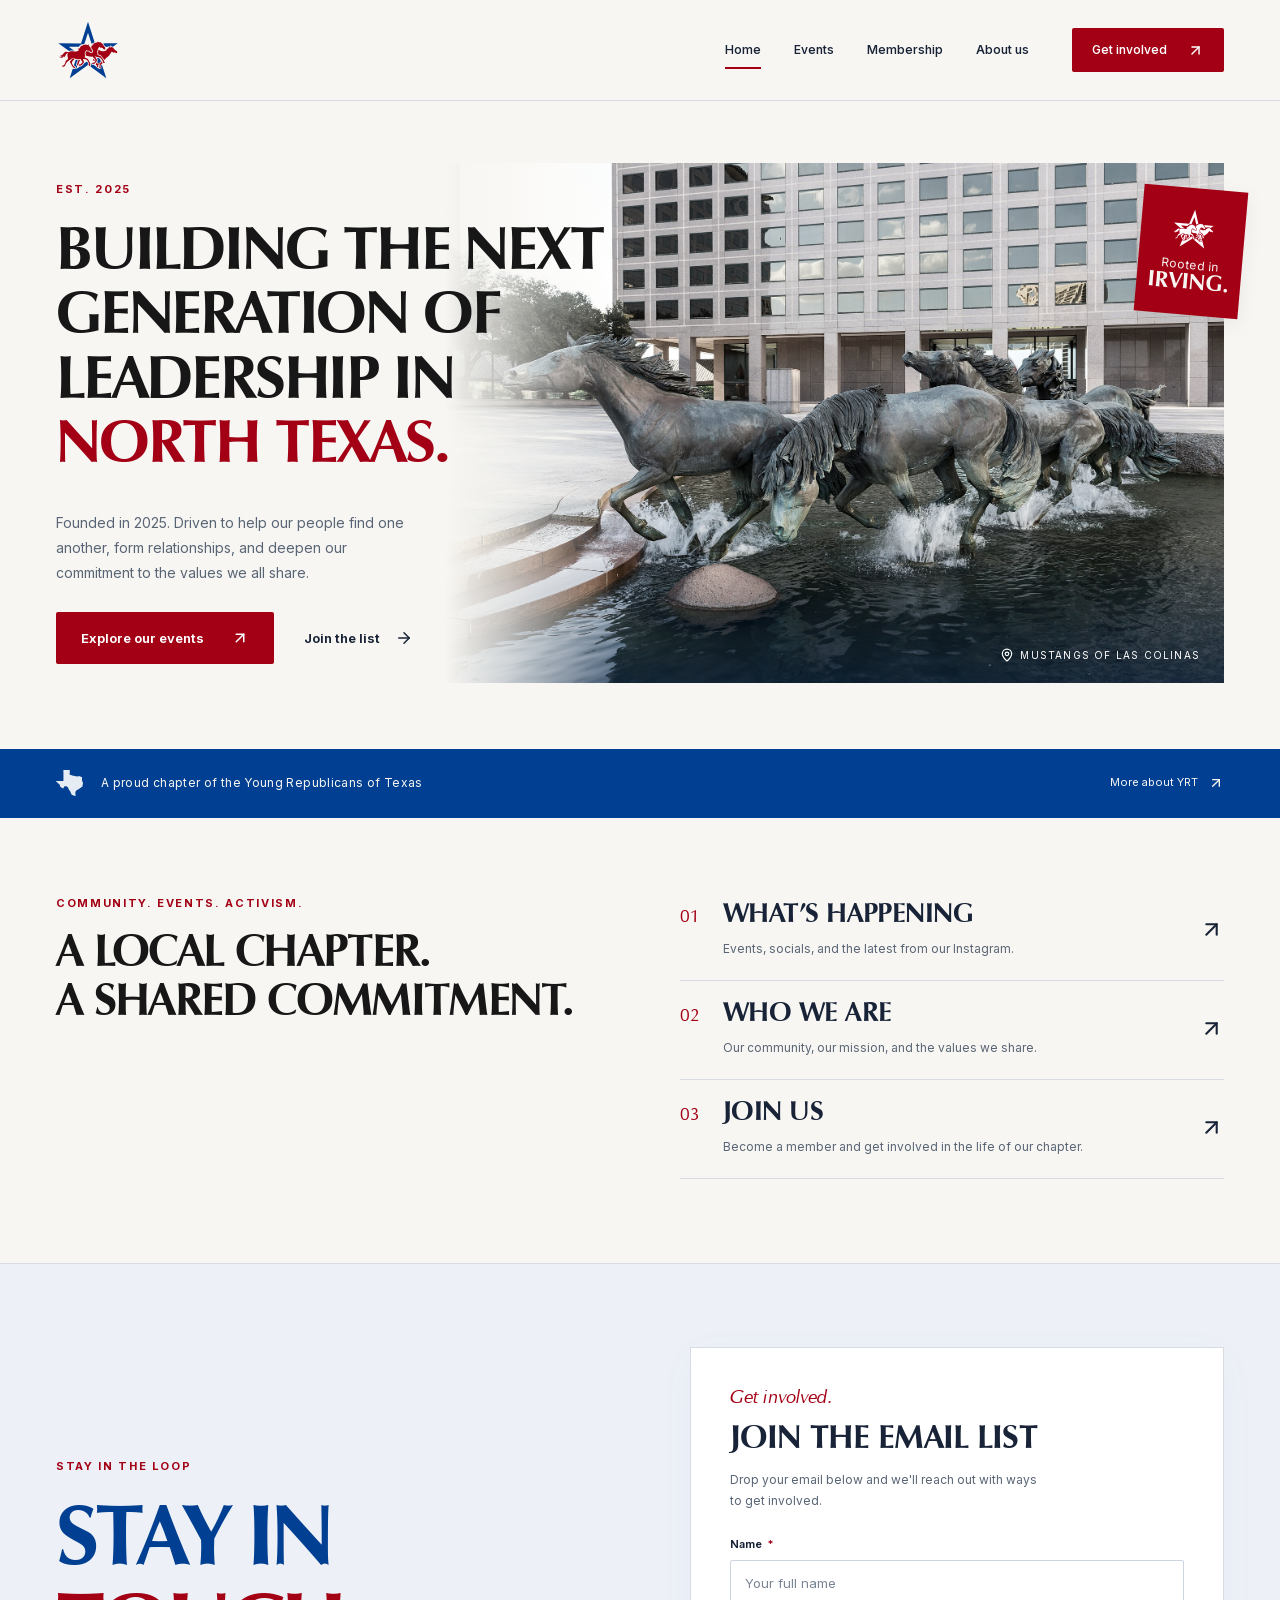
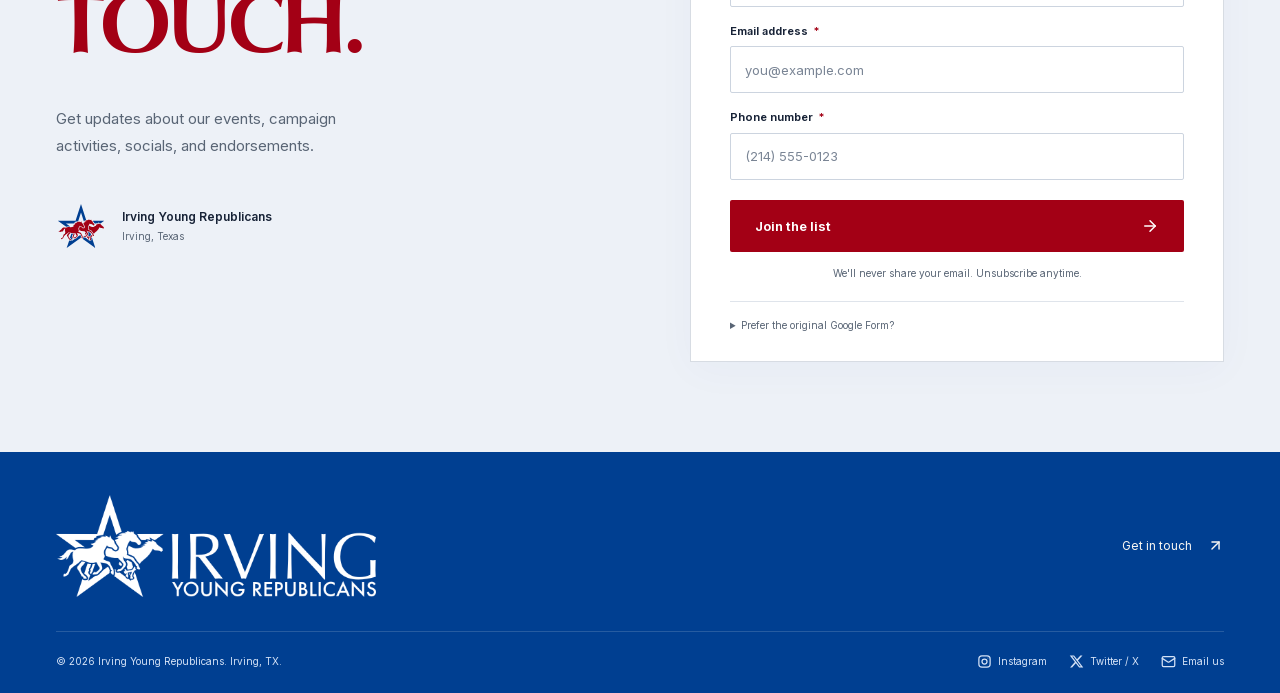
==== commit d2b2cfbd: "second draft of November 2026 website redesign added membership page" ====
--- a/index.html
+++ b/index.html
@@ -1,2 +1,2 @@
 <!doctype html>
-<html lang="en"><head><meta charSet="utf-8"/><meta name="viewport" content="width=device-width, initial-scale=1"/><link rel="preload" as="image" href="/logo.svg"/><link rel="preload" as="image" href="/images/mustangs-of-las-colinas.jpg" fetchPriority="high"/><title>Irving Young Republicans</title><meta name="description" content="The Irving Young Republicans are dedicated to developing the next generation of conservative leaders through civic engagement, service, and fellowship."/><meta name="theme-color" content="#003F91"/><link rel="canonical" href="https://yrtirving.com/"/><meta property="og:type" content="website"/><meta property="og:site_name" content="Irving Young Republicans"/><meta property="og:title" content="Irving Young Republicans"/><meta property="og:description" content="The Irving Young Republicans are dedicated to developing the next generation of conservative leaders through civic engagement, service, and fellowship."/><meta property="og:url" content="https://yrtirving.com/"/><meta property="og:image" content="https://yrtirving.com/images/mustangs-of-las-colinas.jpg"/><meta name="twitter:card" content="summary_large_image"/><link rel="icon" href="/logo.svg" type="image/svg+xml"/><link rel="preload" href="/fonts/inter-variable.woff2" as="font" type="font/woff2" crossorigin="anonymous"/><link rel="preload" href="/fonts/vera-humana-95-bold.woff" as="font" type="font/woff" crossorigin="anonymous"/><link rel="stylesheet" href="/assets/site.css"/><script src="/assets/site.js" defer=""></script></head><body><a class="skip-link" href="#main-content">Skip to content</a><header class="site-header"><div class="wrap header-inner"><a class="brand" aria-label="Irving Young Republicans home" href="/"><img src="/logo.svg" width="62" height="62" alt=""/><span>Irving Young<br/>Republicans<span class="brand-location">Irving, Texas</span></span></a><button type="button" class="menu-toggle" aria-expanded="false" aria-controls="primary-navigation" aria-label="Open navigation"><svg xmlns="http://www.w3.org/2000/svg" width="23" height="23" viewBox="0 0 24 24" fill="none" stroke="currentColor" stroke-width="2" stroke-linecap="round" stroke-linejoin="round" class="lucide lucide-menu" aria-hidden="true"><path d="M4 5h16"></path><path d="M4 12h16"></path><path d="M4 19h16"></path></svg></button><nav id="primary-navigation" aria-label="Main navigation" class="primary-nav"><a aria-current="page" href="/">Home</a><a href="/events">Events</a><a href="/about">About us</a><a class="nav-join" href="/#signup">Get involved <svg xmlns="http://www.w3.org/2000/svg" width="17" height="17" viewBox="0 0 24 24" fill="none" stroke="currentColor" stroke-width="2" stroke-linecap="round" stroke-linejoin="round" class="lucide lucide-arrow-up-right" aria-hidden="true"><path d="M7 7h10v10"></path><path d="M7 17 17 7"></path></svg></a></nav></div></header><main id="main-content"><section class="home-hero wrap"><div class="hero-copy"><p class="eyebrow">Est. 2025</p><h1><span class="hero-city">Irving</span><span class="hero-name">Young Republicans.</span></h1><p class="hero-description">Founded in 2025. Driven to help our people find one another, form relationships, and deepen our commitment to the values we all share.</p><div class="button-row"><a class="button button-red" href="/events">Explore our events <svg xmlns="http://www.w3.org/2000/svg" width="18" height="18" viewBox="0 0 24 24" fill="none" stroke="currentColor" stroke-width="2" stroke-linecap="round" stroke-linejoin="round" class="lucide lucide-arrow-up-right" aria-hidden="true"><path d="M7 7h10v10"></path><path d="M7 17 17 7"></path></svg></a><a class="text-link" href="#signup">Join the list <svg xmlns="http://www.w3.org/2000/svg" width="18" height="18" viewBox="0 0 24 24" fill="none" stroke="currentColor" stroke-width="2" stroke-linecap="round" stroke-linejoin="round" class="lucide lucide-arrow-right" aria-hidden="true"><path d="M5 12h14"></path><path d="m12 5 7 7-7 7"></path></svg></a></div></div><figure class="hero-photo"><img src="/images/mustangs-of-las-colinas.jpg" alt="The Mustangs of Las Colinas sculpture in Irving, Texas" width="1920" height="1281" fetchPriority="high"/><div class="photo-shade"></div><figcaption><svg xmlns="http://www.w3.org/2000/svg" width="14" height="14" viewBox="0 0 24 24" fill="none" stroke="currentColor" stroke-width="2" stroke-linecap="round" stroke-linejoin="round" class="lucide lucide-map-pin" aria-hidden="true"><path d="M20 10c0 4.993-5.539 10.193-7.399 11.799a1 1 0 0 1-1.202 0C9.539 20.193 4 14.993 4 10a8 8 0 0 1 16 0"></path><circle cx="12" cy="10" r="3"></circle></svg> Mustangs of Las Colinas</figcaption><div class="photo-stamp"><img src="/logo.svg" alt=""/><span>Rooted in<br/><strong>Irving.</strong></span></div></figure></section><div class="chapter-band"><div class="wrap"><span class="tiny-star">✦</span><p>A proud chapter of the Young Republicans of Texas</p><a href="https://yrtx.gop" target="_blank" rel="noopener noreferrer">More about YRT <svg xmlns="http://www.w3.org/2000/svg" width="16" height="16" viewBox="0 0 24 24" fill="none" stroke="currentColor" stroke-width="2" stroke-linecap="round" stroke-linejoin="round" class="lucide lucide-arrow-up-right" aria-hidden="true"><path d="M7 7h10v10"></path><path d="M7 17 17 7"></path></svg></a></div></div><section class="home-paths wrap" aria-labelledby="chapter-heading"><div class="section-intro"><p class="eyebrow">Community. Events. Activism.</p><h2 id="chapter-heading">A local chapter.<br/>A shared commitment.</h2></div><div class="path-list"><a class="path-row" href="/events"><span class="path-number">01</span><div><h3>What’s happening</h3><p>Events, socials, and the latest from our Instagram.</p></div><svg xmlns="http://www.w3.org/2000/svg" width="25" height="25" viewBox="0 0 24 24" fill="none" stroke="currentColor" stroke-width="2" stroke-linecap="round" stroke-linejoin="round" class="lucide lucide-arrow-up-right" aria-hidden="true"><path d="M7 7h10v10"></path><path d="M7 17 17 7"></path></svg></a><a class="path-row" href="/about"><span class="path-number">02</span><div><h3>Who we are</h3><p>Our community, our mission, and the values we share.</p></div><svg xmlns="http://www.w3.org/2000/svg" width="25" height="25" viewBox="0 0 24 24" fill="none" stroke="currentColor" stroke-width="2" stroke-linecap="round" stroke-linejoin="round" class="lucide lucide-arrow-up-right" aria-hidden="true"><path d="M7 7h10v10"></path><path d="M7 17 17 7"></path></svg></a></div></section><section class="signup-section" id="signup" aria-labelledby="signup-heading"><div class="wrap signup-layout"><div class="signup-copy"><p class="eyebrow">Stay in the loop</p><h2 id="signup-heading">Stay in<br/><em>touch.</em></h2><p>Get updates about our events, campaign activities, socials, and endorsements.</p><div class="signup-signature"><img src="/logo.svg" alt=""/><span>Irving Young Republicans<br/><small>Irving, Texas</small></span></div></div><div class="signup-card"><p class="form-kicker">Get involved.</p><h3>Join the email list</h3><p class="form-description">Drop your email below and we&#x27;ll reach out with ways to get involved.</p><form class="signup-form" data-signup-form action="/api/signup" method="post"><div class="form-field"><label for="signup-name">Name <span aria-hidden="true">*</span></label><input id="signup-name" autoComplete="name" placeholder="Your full name" required="" maxLength="120" aria-invalid="false" name="name"/></div><div class="form-field"><label for="signup-email">Email address <span aria-hidden="true">*</span></label><input id="signup-email" type="email" autoComplete="email" placeholder="you@example.com" required="" maxLength="254" aria-invalid="false" name="email"/></div><div class="form-field"><label for="signup-phone">Phone number <span aria-hidden="true">*</span></label><input id="signup-phone" type="tel" autoComplete="tel" placeholder="(214) 555-0123" required="" maxLength="40" aria-invalid="false" name="phone"/></div><div class="form-honeypot" aria-hidden="true"><label for="signup-website">Leave this field blank</label><input id="signup-website" tabindex="-1" autoComplete="off" name="website"/></div><button class="button button-red form-submit" type="submit" disabled="">Join the list <svg xmlns="http://www.w3.org/2000/svg" width="18" height="18" viewBox="0 0 24 24" fill="none" stroke="currentColor" stroke-width="2" stroke-linecap="round" stroke-linejoin="round" class="lucide lucide-arrow-right" aria-hidden="true"><path d="M5 12h14"></path><path d="m12 5 7 7-7 7"></path></svg></button><p class="privacy-note">We&#x27;ll never share your email. Unsubscribe anytime.</p></form><details class="form-alternative"><summary>Prefer the original Google Form?</summary><div class="form-alternative-content"><a href="https://docs.google.com/forms/d/e/1FAIpQLSdgR_7sZHjPlY1AePgv7UKmRWUFgGaydVZdMUBrmGCEKIgJ9Q/viewform" target="_blank" rel="noopener noreferrer">Open Google Form <svg xmlns="http://www.w3.org/2000/svg" width="12" height="12" viewBox="0 0 24 24" fill="none" stroke="currentColor" stroke-width="2" stroke-linecap="round" stroke-linejoin="round" class="lucide lucide-external-link" aria-hidden="true"><path d="M15 3h6v6"></path><path d="M10 14 21 3"></path><path d="M18 13v6a2 2 0 0 1-2 2H5a2 2 0 0 1-2-2V8a2 2 0 0 1 2-2h6"></path></svg></a></div></details><noscript><p>JavaScript is needed for the on-site signup. <a href="https://docs.google.com/forms/d/e/1FAIpQLSdgR_7sZHjPlY1AePgv7UKmRWUFgGaydVZdMUBrmGCEKIgJ9Q/viewform">Use the original Google Form.</a></p></noscript></div></div></section></main><footer class="site-footer"><div class="wrap"><div class="footer-top"><a class="brand footer-brand" href="/"><img src="/logo.svg" width="58" height="58" alt=""/><span>Irving Young<br/>Republicans</span></a><a class="footer-email" href="mailto:yrtirving@gmail.com">Get in touch <svg xmlns="http://www.w3.org/2000/svg" width="17" height="17" viewBox="0 0 24 24" fill="none" stroke="currentColor" stroke-width="2" stroke-linecap="round" stroke-linejoin="round" class="lucide lucide-arrow-up-right" aria-hidden="true"><path d="M7 7h10v10"></path><path d="M7 17 17 7"></path></svg></a></div><div class="footer-bottom"><p>© 2026 Irving Young Republicans. Irving, TX.</p><nav aria-label="Social links"><a href="https://www.instagram.com/irvingyoungrepublicans/" target="_blank" rel="noopener noreferrer"><svg width="15" height="15" viewBox="0 0 24 24" fill="none" stroke="currentColor" stroke-width="2" stroke-linecap="round" stroke-linejoin="round" aria-hidden="true"><rect x="3" y="3" width="18" height="18" rx="5"></rect><circle cx="12" cy="12" r="4"></circle><circle cx="17.5" cy="6.5" r=".75" fill="currentColor" stroke="none"></circle></svg> Instagram</a><a href="https://x.com/yrtirving" target="_blank" rel="noopener noreferrer">Twitter <svg xmlns="http://www.w3.org/2000/svg" width="13" height="13" viewBox="0 0 24 24" fill="none" stroke="currentColor" stroke-width="2" stroke-linecap="round" stroke-linejoin="round" class="lucide lucide-arrow-up-right" aria-hidden="true"><path d="M7 7h10v10"></path><path d="M7 17 17 7"></path></svg></a><a href="mailto:yrtirving@gmail.com"><svg xmlns="http://www.w3.org/2000/svg" width="15" height="15" viewBox="0 0 24 24" fill="none" stroke="currentColor" stroke-width="2" stroke-linecap="round" stroke-linejoin="round" class="lucide lucide-mail" aria-hidden="true"><path d="m22 7-8.991 5.727a2 2 0 0 1-2.009 0L2 7"></path><rect x="2" y="4" width="20" height="16" rx="2"></rect></svg> Email us</a></nav></div></div></footer></body></html>
+<html lang="en"><head><meta charSet="utf-8"/><meta name="viewport" content="width=device-width, initial-scale=1"/><link rel="preload" as="image" href="/logo.svg"/><link rel="preload" as="image" href="/images/mustangs-of-las-colinas.jpg" fetchPriority="high"/><link rel="preload" as="image" href="/images/texas.svg"/><link rel="preload" as="image" href="/images/logo-wordmark-white.png"/><title>Irving Young Republicans</title><meta name="description" content="The Irving Young Republicans are dedicated to developing the next generation of conservative leaders through civic engagement, service, and fellowship."/><meta name="theme-color" content="#003F91"/><link rel="canonical" href="https://yrtirving.com/"/><meta property="og:type" content="website"/><meta property="og:site_name" content="Irving Young Republicans"/><meta property="og:title" content="Irving Young Republicans"/><meta property="og:description" content="The Irving Young Republicans are dedicated to developing the next generation of conservative leaders through civic engagement, service, and fellowship."/><meta property="og:url" content="https://yrtirving.com/"/><meta property="og:image" content="https://yrtirving.com/images/mustangs-of-las-colinas.jpg"/><meta name="twitter:card" content="summary_large_image"/><link rel="icon" href="/logo.svg" type="image/svg+xml"/><link rel="preload" href="/fonts/inter-variable.woff2" as="font" type="font/woff2" crossorigin="anonymous"/><link rel="preload" href="/fonts/vera-humana-95-bold.woff" as="font" type="font/woff" crossorigin="anonymous"/><link rel="stylesheet" href="/assets/site.css"/><script src="/assets/site.js" defer=""></script></head><body><a class="skip-link" href="#main-content">Skip to content</a><header class="site-header"><div class="wrap header-inner"><a class="brand" aria-label="Irving Young Republicans home" href="/"><img class="brand-emblem" src="/logo.svg" width="64" height="64" alt=""/></a><button type="button" class="menu-toggle" aria-expanded="false" aria-controls="primary-navigation" aria-label="Open navigation"><svg xmlns="http://www.w3.org/2000/svg" width="23" height="23" viewBox="0 0 24 24" fill="none" stroke="currentColor" stroke-width="2" stroke-linecap="round" stroke-linejoin="round" class="lucide lucide-menu" aria-hidden="true"><path d="M4 5h16"></path><path d="M4 12h16"></path><path d="M4 19h16"></path></svg></button><nav id="primary-navigation" aria-label="Main navigation" class="primary-nav"><a aria-current="page" href="/">Home</a><a href="/events">Events</a><a href="/membership">Membership</a><a href="/about">About us</a><a class="nav-join" href="/#signup">Get involved <svg xmlns="http://www.w3.org/2000/svg" width="17" height="17" viewBox="0 0 24 24" fill="none" stroke="currentColor" stroke-width="2" stroke-linecap="round" stroke-linejoin="round" class="lucide lucide-arrow-up-right" aria-hidden="true"><path d="M7 7h10v10"></path><path d="M7 17 17 7"></path></svg></a></nav></div></header><main id="main-content"><section class="home-hero wrap"><div class="hero-copy"><p class="eyebrow">Est. 2025</p><h1><span>Building the next </span><span>generation of </span><span>leadership in </span><span class="hero-region">North Texas.</span></h1><p class="hero-description">Founded in 2025. Driven to help our people find one another, form relationships, and deepen our commitment to the values we all share.</p><div class="button-row"><a class="button button-red" href="/events">Explore our events <svg xmlns="http://www.w3.org/2000/svg" width="18" height="18" viewBox="0 0 24 24" fill="none" stroke="currentColor" stroke-width="2" stroke-linecap="round" stroke-linejoin="round" class="lucide lucide-arrow-up-right" aria-hidden="true"><path d="M7 7h10v10"></path><path d="M7 17 17 7"></path></svg></a><a class="text-link" href="#signup">Join the list <svg xmlns="http://www.w3.org/2000/svg" width="18" height="18" viewBox="0 0 24 24" fill="none" stroke="currentColor" stroke-width="2" stroke-linecap="round" stroke-linejoin="round" class="lucide lucide-arrow-right" aria-hidden="true"><path d="M5 12h14"></path><path d="m12 5 7 7-7 7"></path></svg></a></div></div><figure class="hero-photo"><img src="/images/mustangs-of-las-colinas.jpg" alt="The Mustangs of Las Colinas sculpture in Irving, Texas" width="1920" height="1281" fetchPriority="high"/><div class="photo-shade"></div><figcaption><svg xmlns="http://www.w3.org/2000/svg" width="14" height="14" viewBox="0 0 24 24" fill="none" stroke="currentColor" stroke-width="2" stroke-linecap="round" stroke-linejoin="round" class="lucide lucide-map-pin" aria-hidden="true"><path d="M20 10c0 4.993-5.539 10.193-7.399 11.799a1 1 0 0 1-1.202 0C9.539 20.193 4 14.993 4 10a8 8 0 0 1 16 0"></path><circle cx="12" cy="10" r="3"></circle></svg> Mustangs of Las Colinas</figcaption><div class="photo-stamp"><img src="/logo.svg" alt=""/><span>Rooted in<br/><strong>Irving.</strong></span></div></figure></section><div class="chapter-band"><div class="wrap"><img class="chapter-texas" src="/images/texas.svg" width="27" height="27" alt="" aria-hidden="true"/><p>A proud chapter of the Young Republicans of Texas</p><a href="https://yrtx.gop" target="_blank" rel="noopener noreferrer">More about YRT <svg xmlns="http://www.w3.org/2000/svg" width="16" height="16" viewBox="0 0 24 24" fill="none" stroke="currentColor" stroke-width="2" stroke-linecap="round" stroke-linejoin="round" class="lucide lucide-arrow-up-right" aria-hidden="true"><path d="M7 7h10v10"></path><path d="M7 17 17 7"></path></svg></a></div></div><section class="home-paths wrap" aria-labelledby="chapter-heading"><div class="section-intro"><p class="eyebrow">Community. Events. Activism.</p><h2 id="chapter-heading">A local chapter.<br/>A shared commitment.</h2></div><div class="path-list"><a class="path-row" href="/events"><span class="path-number">01</span><div><h3>What’s happening</h3><p>Events, socials, and the latest from our Instagram.</p></div><svg xmlns="http://www.w3.org/2000/svg" width="25" height="25" viewBox="0 0 24 24" fill="none" stroke="currentColor" stroke-width="2" stroke-linecap="round" stroke-linejoin="round" class="lucide lucide-arrow-up-right" aria-hidden="true"><path d="M7 7h10v10"></path><path d="M7 17 17 7"></path></svg></a><a class="path-row" href="/about"><span class="path-number">02</span><div><h3>Who we are</h3><p>Our community, our mission, and the values we share.</p></div><svg xmlns="http://www.w3.org/2000/svg" width="25" height="25" viewBox="0 0 24 24" fill="none" stroke="currentColor" stroke-width="2" stroke-linecap="round" stroke-linejoin="round" class="lucide lucide-arrow-up-right" aria-hidden="true"><path d="M7 7h10v10"></path><path d="M7 17 17 7"></path></svg></a><a class="path-row" href="/membership"><span class="path-number">03</span><div><h3>Join us</h3><p>Become a member and get involved in the life of our chapter.</p></div><svg xmlns="http://www.w3.org/2000/svg" width="25" height="25" viewBox="0 0 24 24" fill="none" stroke="currentColor" stroke-width="2" stroke-linecap="round" stroke-linejoin="round" class="lucide lucide-arrow-up-right" aria-hidden="true"><path d="M7 7h10v10"></path><path d="M7 17 17 7"></path></svg></a></div></section><section class="signup-section" id="signup" aria-labelledby="signup-heading"><div class="wrap signup-layout"><div class="signup-copy"><p class="eyebrow">Stay in the loop</p><h2 id="signup-heading">Stay in<br/><em>touch.</em></h2><p>Get updates about our events, campaign activities, socials, and endorsements.</p><div class="signup-signature"><img src="/logo.svg" alt=""/><span>Irving Young Republicans<br/><small>Irving, Texas</small></span></div></div><div class="signup-card"><p class="form-kicker">Get involved.</p><h3>Join the email list</h3><p class="form-description">Drop your email below and we&#x27;ll reach out with ways to get involved.</p><form class="signup-form" data-signup-form action="/api/signup" method="post"><div class="form-field"><label for="signup-name">Name <span aria-hidden="true">*</span></label><input id="signup-name" autoComplete="name" placeholder="Your full name" required="" maxLength="120" aria-invalid="false" name="name"/></div><div class="form-field"><label for="signup-email">Email address <span aria-hidden="true">*</span></label><input id="signup-email" type="email" autoComplete="email" placeholder="you@example.com" required="" maxLength="254" aria-invalid="false" name="email"/></div><div class="form-field"><label for="signup-phone">Phone number <span aria-hidden="true">*</span></label><input id="signup-phone" type="tel" autoComplete="tel" placeholder="(214) 555-0123" required="" maxLength="40" aria-invalid="false" name="phone"/></div><div class="form-honeypot" aria-hidden="true"><label for="signup-website">Leave this field blank</label><input id="signup-website" tabindex="-1" autoComplete="off" name="website"/></div><button class="button button-red form-submit" type="submit" disabled="">Join the list <svg xmlns="http://www.w3.org/2000/svg" width="18" height="18" viewBox="0 0 24 24" fill="none" stroke="currentColor" stroke-width="2" stroke-linecap="round" stroke-linejoin="round" class="lucide lucide-arrow-right" aria-hidden="true"><path d="M5 12h14"></path><path d="m12 5 7 7-7 7"></path></svg></button><p class="privacy-note">We&#x27;ll never share your email. Unsubscribe anytime.</p></form><details class="form-alternative"><summary>Prefer the original Google Form?</summary><div class="form-alternative-content"><a href="https://docs.google.com/forms/d/e/1FAIpQLSdgR_7sZHjPlY1AePgv7UKmRWUFgGaydVZdMUBrmGCEKIgJ9Q/viewform" target="_blank" rel="noopener noreferrer">Open Google Form <svg xmlns="http://www.w3.org/2000/svg" width="12" height="12" viewBox="0 0 24 24" fill="none" stroke="currentColor" stroke-width="2" stroke-linecap="round" stroke-linejoin="round" class="lucide lucide-external-link" aria-hidden="true"><path d="M15 3h6v6"></path><path d="M10 14 21 3"></path><path d="M18 13v6a2 2 0 0 1-2 2H5a2 2 0 0 1-2-2V8a2 2 0 0 1 2-2h6"></path></svg></a></div></details><noscript><p>JavaScript is needed for the on-site signup. <a href="https://docs.google.com/forms/d/e/1FAIpQLSdgR_7sZHjPlY1AePgv7UKmRWUFgGaydVZdMUBrmGCEKIgJ9Q/viewform">Use the original Google Form.</a></p></noscript></div></div></section></main><footer class="site-footer"><div class="wrap"><div class="footer-top"><a class="brand footer-brand" aria-label="Irving Young Republicans home" href="/"><img class="brand-lockup" src="/images/logo-wordmark-white.png" width="930" height="298" alt=""/></a><a class="footer-email" href="mailto:yrtirving@gmail.com">Get in touch <svg xmlns="http://www.w3.org/2000/svg" width="17" height="17" viewBox="0 0 24 24" fill="none" stroke="currentColor" stroke-width="2" stroke-linecap="round" stroke-linejoin="round" class="lucide lucide-arrow-up-right" aria-hidden="true"><path d="M7 7h10v10"></path><path d="M7 17 17 7"></path></svg></a></div><div class="footer-bottom"><p>© 2026 Irving Young Republicans. Irving, TX.</p><nav aria-label="Social links"><a href="https://www.instagram.com/irvingyoungrepublicans/" target="_blank" rel="noopener noreferrer"><svg width="15" height="15" viewBox="0 0 24 24" fill="none" stroke="currentColor" stroke-width="2" stroke-linecap="round" stroke-linejoin="round" aria-hidden="true"><rect x="3" y="3" width="18" height="18" rx="5"></rect><circle cx="12" cy="12" r="4"></circle><circle cx="17.5" cy="6.5" r=".75" fill="currentColor" stroke="none"></circle></svg> Instagram</a><a href="https://x.com/yrtirving" target="_blank" rel="noopener noreferrer"><svg width="15" height="15" viewBox="0 0 24 24" fill="currentColor" aria-hidden="true" focusable="false"><path d="M18.244 2.25h3.308l-7.227 8.26 8.502 11.24H16.17l-5.214-6.817-5.966 6.817H1.68l7.73-8.835L1.254 2.25H8.08l4.713 6.231zm-1.161 17.52h1.833L7.084 4.126H5.117z"></path></svg> Twitter / X</a><a href="mailto:yrtirving@gmail.com"><svg xmlns="http://www.w3.org/2000/svg" width="15" height="15" viewBox="0 0 24 24" fill="none" stroke="currentColor" stroke-width="2" stroke-linecap="round" stroke-linejoin="round" class="lucide lucide-mail" aria-hidden="true"><path d="m22 7-8.991 5.727a2 2 0 0 1-2.009 0L2 7"></path><rect x="2" y="4" width="20" height="16" rx="2"></rect></svg> Email us</a></nav></div></div></footer></body></html>
--- a/assets/site.css
+++ b/assets/site.css
@@ -5,31 +5,57 @@
 @font-face{font-family:'Vera Humana 95';src:url('/fonts/vera-humana-95-italic.woff') format('woff');font-style:italic;font-weight:400;font-display:swap}
 
 :root{--paper:#f7f6f2;--white:#ffffff;--ink:#182337;--muted:#596575;--red:#A30015;--red-dark:#7c0010;--blue:#003F91;--line:#d7dce3;--display:'Vera Humana 95','Inter',Arial,sans-serif;--sans:'Inter',Arial,sans-serif;--surface:#edf1f7}
-*{box-sizing:border-box}[hidden]{display:none!important}html{scroll-behavior:smooth;scroll-padding-top:112px}body{margin:0;background:var(--paper);color:var(--ink);font-family:var(--sans);font-size:16px;line-height:1.6;-webkit-font-smoothing:antialiased}h1,h2,h3,p,figure{margin:0}a{color:inherit}button,input{font:inherit}button,a{-webkit-tap-highlight-color:transparent}button{cursor:pointer}img{max-width:100%;display:block}button:disabled{cursor:wait;opacity:.65}h1,h2,h3{font-family:var(--display);line-height:1.04;font-weight:700;text-transform:uppercase}h1,h2{color:var(--blue)}h1 em,h2 em{font-weight:inherit;font-style:normal}a:focus-visible,button:focus-visible,summary:focus-visible{outline:3px solid var(--red);outline-offset:5px}input:focus-visible{outline:none;border-color:var(--red);box-shadow:0 0 0 3px #a3001517}[tabindex='-1']:focus{outline:none}.wrap{width:min(1240px,calc(100% - 112px));margin-inline:auto}.eyebrow{display:flex;align-items:center;gap:10px;font-size:11px;font-weight:700;letter-spacing:.15em;text-transform:uppercase;color:var(--red);line-height:1.5}.tiny-star{font-size:20px;line-height:1;display:inline-block}.button{display:inline-flex;align-items:center;justify-content:center;gap:27px;min-height:52px;padding:14px 24px;border:1px solid transparent;text-decoration:none;font-size:13px;font-weight:650;line-height:1.4;transition:background .2s,transform .2s;border-radius:2px}.button:hover{transform:translateY(-2px)}.button-red{background:var(--red);color:var(--white)}.button-red:hover{background:var(--red-dark)}.button-cream{background:var(--paper);color:var(--ink)}.button-cream:hover{background:white}.text-link{display:inline-flex;align-items:center;gap:15px;text-decoration:none;font-size:13px;font-weight:650;line-height:1.4}.text-link:hover{text-decoration:underline;text-underline-offset:5px}.button-row{display:flex;gap:30px;align-items:center;flex-wrap:wrap}.skip-link{position:fixed;top:-100px;left:20px;z-index:100;background:white;padding:12px 20px}.skip-link:focus{top:10px}.site-header{background:var(--paper);border-bottom:1px solid var(--line);position:sticky;top:0;z-index:30}.header-inner{display:flex;align-items:center;justify-content:space-between;min-height:100px;gap:25px}.brand{font-family:var(--display);text-transform:uppercase;display:inline-flex;align-items:center;gap:15px;text-decoration:none;font-size:16px;line-height:1.08;font-weight:750;letter-spacing:-.03em}.brand img{width:60px;height:60px;object-fit:contain}.brand-location{font-family:var(--sans);display:block;font-size:9px;font-weight:500;text-transform:uppercase;letter-spacing:.18em;margin-top:8px;color:var(--muted)}.primary-nav{display:flex;align-items:center;gap:33px}.primary-nav>a{font-size:12px;font-weight:550;text-decoration:none;position:relative;padding-block:10px}.primary-nav>a[aria-current='page']::after{content:'';position:absolute;bottom:1px;left:0;right:0;height:2px;background:var(--red)}.primary-nav>a:hover{color:var(--red)}.primary-nav .nav-join{display:flex;align-items:center;gap:20px;background:var(--red);color:var(--white);padding:12px 20px;margin-left:10px;border-radius:2px}.primary-nav .nav-join:hover{background:var(--red-dark);color:white}.menu-toggle{display:none}
-.photo-stamp{position:absolute;right:-19px;top:25px;width:104px;height:127px;background:var(--red);color:var(--paper);display:flex;flex-direction:column;align-items:center;justify-content:center;box-shadow:0 5px 20px #0001;transform:rotate(5deg);text-align:center;line-height:1.1;font-size:12px}.photo-stamp img{width:43px;height:43px;filter:brightness(0) invert(1);margin-bottom:8px}.photo-stamp strong{font-family:var(--display);font-size:23px;font-weight:700;text-transform:uppercase}.chapter-band{background:var(--blue);color:var(--paper)}.chapter-band>.wrap{display:flex;align-items:center;gap:18px;min-height:69px}.chapter-band .tiny-star{color:#d6e4f9;font-size:25px}.chapter-band p{font-size:12px;letter-spacing:.03em}.chapter-band a{margin-left:auto;display:flex;align-items:center;gap:10px;text-decoration:none;font-size:11px;white-space:nowrap}.chapter-band a:hover{text-decoration:underline}.home-paths{padding-block:77px 84px;display:grid;grid-template-columns:1fr 1fr;gap:80px}.section-intro h2{color:#171717;font-size:47px;letter-spacing:-.035em;margin-top:20px}.path-list{padding-top:6px}.path-row{border-bottom:1px solid var(--line);display:flex;gap:23px;align-items:center;text-decoration:none;padding:19px 0 22px}.path-row:first-child{padding-top:0}.path-row>svg{margin-left:auto;flex-shrink:0;transition:transform .2s}.path-row:hover>svg{transform:translate(3px,-3px);color:var(--red)}.path-number{font-family:var(--display);color:var(--red);font-size:18px;align-self:flex-start;margin-top:3px}.path-row h3{font-family:var(--display);font-size:28px;letter-spacing:-.02em}.path-row p{font-size:12px;color:var(--muted);margin-top:9px}.signup-section{padding-block:83px 90px;background:var(--surface);border-top:1px solid var(--line)}.signup-layout{display:grid;grid-template-columns:1fr 1fr;gap:100px;align-items:center}.signup-copy h2{font-size:88px;line-height:1;letter-spacing:-.045em;margin-block:24px 30px}.signup-copy h2 em{color:var(--red)}.signup-copy>p:not(.eyebrow){font-size:15px;line-height:1.8;max-width:340px;color:var(--muted)}.signup-signature{margin-top:42px;display:flex;gap:16px;align-items:center;font-size:12px;font-weight:600}.signup-signature img{width:50px}.signup-signature small{font-size:10px;font-weight:400;color:var(--muted)}.signup-card{background:var(--white);padding:36px 39px 28px;box-shadow:0 8px 40px #003f9108;border:1px solid #d7dce3}.form-kicker{font-family:var(--display);font-size:19px;font-style:italic;color:var(--red);margin-bottom:8px}.signup-card h3{font-family:var(--display);font-size:34px;letter-spacing:-.02em}.form-description{font-size:12px;color:var(--muted);margin-block:12px 25px;line-height:1.7;max-width:320px}.form-field{margin-bottom:16px}.form-field label{font-size:11px;font-weight:650;display:block;margin-bottom:6px}.form-field label span{color:var(--red);margin-left:2px}.form-field input{width:100%;background:var(--white);border:1px solid #ccd4df;border-radius:2px;padding:12px 14px;height:47px;font-size:13px;color:var(--ink)}.form-field input::placeholder{color:#7a8595}.form-field input[aria-invalid=true]{border-color:var(--red)}.form-honeypot{position:absolute;left:-10000px;width:1px;height:1px;overflow:hidden}.form-submit{width:100%;justify-content:space-between;margin-top:4px}.privacy-note{font-size:10px;color:var(--muted);text-align:center;margin-top:13px;line-height:1.6}.form-alternative{border-top:1px solid #dfe4eb;margin-top:20px;padding-top:15px;font-size:10px;color:var(--muted)}.form-alternative summary{cursor:pointer}.form-alternative-content{margin-top:15px}.form-alternative iframe{border:0;max-width:100%;background:#fff}.form-alternative-content>a{display:flex;align-items:center;gap:6px;margin-top:10px}.form-error{font-size:12px;line-height:1.6;color:#A30015;border-left:3px solid var(--red);background:#fff0f2;padding:12px 14px;margin-bottom:16px}.form-error>a{display:flex;gap:6px;align-items:center;margin-top:8px}.field-error{color:var(--red);font-size:11px;margin-top:5px}.signup-success{padding-block:35px;min-height:400px;display:flex;flex-direction:column;align-items:flex-start;justify-content:center}.success-mark{width:56px;height:56px;display:grid;place-items:center;background:#eaf0fa;border-radius:50%;color:var(--blue);margin-bottom:25px}.signup-success h3{font-size:49px;margin-top:14px}.signup-success>p:not(.eyebrow){font-size:14px;color:var(--muted);margin-block:20px 30px}.spin{animation:spin 1s linear infinite}@keyframes spin{to{transform:rotate(360deg)}}
-.site-footer{background:var(--blue);color:var(--paper);padding-block:43px 24px}.footer-top{display:flex;align-items:center;justify-content:space-between;gap:30px;padding-bottom:34px}.footer-brand{font-size:16px}.footer-brand img{filter:brightness(0) invert(1);width:54px;height:54px}.footer-email{font-size:12px;display:flex;align-items:center;gap:15px;text-decoration:none}.footer-email:hover{text-decoration:underline}.footer-bottom{padding-top:21px;border-top:1px solid #ffffff26;display:flex;justify-content:space-between;gap:25px;color:#d4e2f6;font-size:10px}.footer-bottom nav{display:flex;gap:22px}.footer-bottom nav a{display:flex;align-items:center;gap:6px;text-decoration:none}.footer-bottom nav a:hover{color:white}
-.about-hero{padding-top:58px}.about-headline{display:grid;grid-template-columns:1fr 140px;gap:50px;padding-block:29px 42px;align-items:end}.about-headline h1{max-width:1000px;font-size:clamp(48px,5.6vw,78px);letter-spacing:-.04em;line-height:1.01}.red-asterisk{color:var(--red);margin-left:3px}.objective-note{color:var(--red);padding-bottom:8px;transform:rotate(-7deg);font-family:var(--display);font-size:25px;white-space:nowrap}.objective-note>span{font-size:38px;padding-right:5px}.about-hero-bottom{display:flex;align-items:center;justify-content:space-between;gap:20px;border-block:1px solid var(--line);padding:17px 0;font-size:10px;text-transform:uppercase;letter-spacing:.12em}.about-hero-bottom p{color:var(--red);font-weight:650}.about-hero-bottom span{color:var(--muted)}.about-story{display:grid;grid-template-columns:.95fr 1fr;gap:80px;align-items:center;padding-block:74px 85px}.story-photo{position:relative;height:480px;overflow:hidden}.story-photo img{width:100%;height:100%;object-fit:cover;object-position:44% center;filter:saturate(.6)}.story-photo>span{position:absolute;bottom:0;right:0;background:var(--red);color:var(--paper);font-family:var(--display);font-style:italic;font-size:22px;padding:17px 25px}.story-copy h2{font-size:47px;letter-spacing:-.025em;line-height:1.06;margin-block:19px 26px;max-width:420px}.story-copy>p:not(.eyebrow){font-size:14px;line-height:1.85;color:var(--muted);margin-bottom:18px}.story-copy .text-link{margin-top:13px}.mission-section{background:var(--surface);border-block:1px solid var(--line);padding-block:80px}.mission-layout{display:grid;grid-template-columns:.9fr 1.2fr;gap:100px}.mission-title h2{font-size:76px;line-height:1;letter-spacing:-.04em;margin-top:25px}.mission-title h2 em{color:var(--red)}.mission-title>img{width:80px;margin-top:36px;opacity:.65}.mission-pillar{display:grid;grid-template-columns:42px 1fr;gap:20px;padding-block:28px;border-bottom:1px solid #ccd6e4}.mission-pillar:first-child{padding-top:0}.mission-pillar:last-child{border-bottom:0;padding-bottom:0}.mission-pillar>span{font-family:var(--display);font-size:23px;line-height:1.5;color:var(--red)}.mission-pillar h3{font-family:var(--display);font-size:35px;letter-spacing:-.01em;margin-bottom:13px}.mission-pillar p{color:var(--muted);font-size:14px;line-height:1.8}.simple-cta{display:flex;justify-content:space-between;align-items:center;gap:50px;padding-block:80px}.simple-cta h2{font-size:61px;letter-spacing:-.03em;margin-top:15px}.simple-cta p:not(.eyebrow){font-size:13px;color:var(--muted);max-width:470px;margin-top:15px}.simple-cta .button{flex-shrink:0;min-width:190px}
-.events-hero{padding-block:57px 43px;border-bottom:1px solid var(--line)}.events-heading{display:grid;grid-template-columns:1.2fr .75fr;gap:80px;align-items:end;margin-top:25px}.events-heading h1{font-size:clamp(58px,6.4vw,89px);line-height:.98;letter-spacing:-.04em}.events-heading h1 em{color:var(--red)}.events-heading>div{padding-bottom:6px}.section-tag{text-transform:uppercase;font-size:10px;font-weight:700;letter-spacing:.16em;color:var(--red);display:block;margin-bottom:14px}.events-heading p{font-size:13px;line-height:1.85;color:var(--muted)}.events-content{display:grid;grid-template-columns:minmax(0,1.35fr) minmax(260px,.85fr);gap:78px;padding-block:51px 90px;align-items:start}.feed-heading{display:flex;align-items:center;justify-content:space-between;gap:20px;margin-bottom:12px}.feed-heading .eyebrow{font-size:9px;letter-spacing:.12em;margin-bottom:12px}.feed-heading h2{font-size:35px;letter-spacing:-.02em}.feed-heading>svg{color:var(--red);flex-shrink:0}.feed-intro{color:var(--muted);font-size:11px;line-height:1.7;margin-bottom:25px}.feed-intro a{text-underline-offset:3px}.instagram-feed{width:100%;min-width:0}.instagram-feed iframe{max-width:100%!important;width:100%!important;min-width:0!important;box-shadow:none!important;border:1px solid var(--line)!important;border-radius:2px!important}.instagram-feed blockquote{width:100%!important;max-width:100%!important;min-width:0!important;box-sizing:border-box!important}.instagram-feed a{overflow-wrap:anywhere}.instagram-feed__status{font-size:12px;color:var(--muted);margin:12px 0;line-height:1.7}.instagram-feed__link{display:inline-flex;align-items:center;gap:7px;font-size:12px;margin-top:13px;text-underline-offset:4px}.events-sidebar{padding-top:5px}.event-signup-note{background:var(--red);color:var(--paper);padding:32px 32px 30px;position:relative}.event-signup-note>.tiny-star{position:absolute;right:27px;top:25px;font-size:36px;color:#f0bdc5}.event-signup-note .eyebrow{color:#f2c5cc;font-size:9px}.event-signup-note h2{color:var(--white);font-size:46px;line-height:1;letter-spacing:-.025em;margin-block:28px 23px}.event-signup-note>p:not(.eyebrow){font-size:12px;color:#fbe1e5;line-height:1.8;max-width:270px}.event-signup-note .button{display:flex;justify-content:space-between;margin-top:26px;width:100%}.event-signup-note>small{display:block;font-size:9px;color:#f0c6cd;margin-top:14px;line-height:1.8;max-width:230px}.event-contact{padding:28px 0}.event-contact h3{font-family:var(--display);font-size:27px;margin-bottom:18px}.event-contact>a{display:flex;align-items:center;gap:12px;padding:16px 0;border-bottom:1px solid var(--line);text-decoration:none;font-size:12px}.event-contact>a>svg:last-child{margin-left:auto}.event-contact>a:hover{color:var(--red)}
+*{box-sizing:border-box}[hidden]{display:none!important}html{scroll-behavior:smooth;scroll-padding-top:112px}body{margin:0;background:var(--paper);color:var(--ink);font-family:var(--sans);font-size:16px;line-height:1.6;-webkit-font-smoothing:antialiased}h1,h2,h3,p,figure{margin:0}a{color:inherit}button,input{font:inherit}button,a{-webkit-tap-highlight-color:transparent}button{cursor:pointer}img{max-width:100%;display:block}button:disabled{cursor:wait;opacity:.65}h1,h2,h3{font-family:var(--display);line-height:1.04;font-weight:700;text-transform:uppercase}h1,h2{color:var(--blue)}h1 em,h2 em{font-weight:inherit;font-style:normal}a:focus-visible,button:focus-visible,summary:focus-visible{outline:3px solid var(--red);outline-offset:5px}input:focus-visible{outline:none;border-color:var(--red);box-shadow:0 0 0 3px #a3001517}[tabindex='-1']:focus{outline:none}.wrap{width:min(1240px,calc(100% - 112px));margin-inline:auto}.eyebrow{display:flex;align-items:center;gap:10px;font-size:11px;font-weight:700;letter-spacing:.15em;text-transform:uppercase;color:var(--red);line-height:1.5}.tiny-star{font-size:20px;line-height:1;display:inline-block}.page-marker{font-family:var(--sans);font-size:13px;font-weight:600;letter-spacing:0}.button{display:inline-flex;align-items:center;justify-content:center;gap:27px;min-height:52px;padding:14px 24px;border:1px solid transparent;text-decoration:none;font-size:13px;font-weight:650;line-height:1.4;transition:background .2s,transform .2s;border-radius:2px}.button:hover{transform:translateY(-2px)}.button-red{background:var(--red);color:var(--white)}.button-red:hover{background:var(--red-dark)}.button-cream{background:var(--paper);color:var(--ink)}.button-cream:hover{background:white}.text-link{display:inline-flex;align-items:center;gap:15px;text-decoration:none;font-size:13px;font-weight:650;line-height:1.4}.text-link:hover{text-decoration:underline;text-underline-offset:5px}.button-row{display:flex;gap:30px;align-items:center;flex-wrap:wrap}.skip-link{position:fixed;top:-100px;left:20px;z-index:100;background:white;padding:12px 20px}.skip-link:focus{top:10px}.site-header{background:var(--paper);border-bottom:1px solid var(--line);position:sticky;top:0;z-index:30}.header-inner{display:flex;align-items:center;justify-content:space-between;min-height:100px;gap:25px}.brand{display:inline-flex;align-items:center;text-decoration:none;flex-shrink:0}.brand .brand-emblem{width:64px;height:64px;object-fit:contain}.primary-nav{display:flex;align-items:center;gap:33px}.primary-nav>a{font-size:12px;font-weight:550;text-decoration:none;position:relative;padding-block:10px}.primary-nav>a[aria-current='page']::after{content:'';position:absolute;bottom:1px;left:0;right:0;height:2px;background:var(--red)}.primary-nav>a:hover{color:var(--red)}.primary-nav .nav-join{display:flex;align-items:center;gap:20px;background:var(--red);color:var(--white);padding:12px 20px;margin-left:10px;border-radius:2px}.primary-nav .nav-join:hover{background:var(--red-dark);color:white}.menu-toggle{display:none}
+.photo-stamp{position:absolute;right:-19px;top:25px;width:104px;height:127px;background:var(--red);color:var(--paper);display:flex;flex-direction:column;align-items:center;justify-content:center;box-shadow:0 5px 20px #0001;transform:rotate(5deg);text-align:center;line-height:1.1;font-size:12px}.photo-stamp img{width:43px;height:43px;filter:brightness(0) invert(1);margin-bottom:8px}.photo-stamp strong{font-family:var(--display);font-size:23px;font-weight:700;text-transform:uppercase}.chapter-band{background:var(--blue);color:var(--paper)}.chapter-band>.wrap{display:flex;align-items:center;gap:18px;min-height:69px}.chapter-texas{width:27px;height:27px;object-fit:contain;flex-shrink:0;filter:brightness(0) invert(1);opacity:.9}.chapter-band p{font-size:12px;letter-spacing:.03em}.chapter-band a{margin-left:auto;display:flex;align-items:center;gap:10px;text-decoration:none;font-size:11px;white-space:nowrap}.chapter-band a:hover{text-decoration:underline}.home-paths{padding-block:77px 84px;display:grid;grid-template-columns:1fr 1fr;gap:80px}.section-intro h2{color:#171717;font-size:47px;letter-spacing:-.035em;margin-top:20px}.path-list{padding-top:6px}.path-row{border-bottom:1px solid var(--line);display:flex;gap:23px;align-items:center;text-decoration:none;padding:19px 0 22px}.path-row:first-child{padding-top:0}.path-row>svg{margin-left:auto;flex-shrink:0;transition:transform .2s}.path-row:hover>svg{transform:translate(3px,-3px);color:var(--red)}.path-number{font-family:var(--display);color:var(--red);font-size:18px;align-self:flex-start;margin-top:3px}.path-row h3{font-family:var(--display);font-size:28px;letter-spacing:-.02em}.path-row p{font-size:12px;color:var(--muted);margin-top:9px}.signup-section{padding-block:83px 90px;background:var(--surface);border-top:1px solid var(--line)}.signup-layout{display:grid;grid-template-columns:1fr 1fr;gap:100px;align-items:center}.signup-copy h2{font-size:88px;line-height:1;letter-spacing:-.045em;margin-block:24px 30px}.signup-copy h2 em{color:var(--red)}.signup-copy>p:not(.eyebrow){font-size:15px;line-height:1.8;max-width:340px;color:var(--muted)}.signup-signature{margin-top:42px;display:flex;gap:16px;align-items:center;font-size:12px;font-weight:600}.signup-signature img{width:50px}.signup-signature small{font-size:10px;font-weight:400;color:var(--muted)}.signup-card{background:var(--white);padding:36px 39px 28px;box-shadow:0 8px 40px #003f9108;border:1px solid #d7dce3}.form-kicker{font-family:var(--display);font-size:19px;font-style:italic;color:var(--red);margin-bottom:8px}.signup-card h3{font-family:var(--display);font-size:34px;letter-spacing:-.02em}.form-description{font-size:12px;color:var(--muted);margin-block:12px 25px;line-height:1.7;max-width:320px}.form-field{margin-bottom:16px}.form-field label{font-size:11px;font-weight:650;display:block;margin-bottom:6px}.form-field label span{color:var(--red);margin-left:2px}.form-field input{width:100%;background:var(--white);border:1px solid #ccd4df;border-radius:2px;padding:12px 14px;height:47px;font-size:13px;color:var(--ink)}.form-field input::placeholder{color:#7a8595}.form-field input[aria-invalid=true]{border-color:var(--red)}.form-honeypot{position:absolute;left:-10000px;width:1px;height:1px;overflow:hidden}.form-submit{width:100%;justify-content:space-between;margin-top:4px}.privacy-note{font-size:10px;color:var(--muted);text-align:center;margin-top:13px;line-height:1.6}.form-alternative{border-top:1px solid #dfe4eb;margin-top:20px;padding-top:15px;font-size:10px;color:var(--muted)}.form-alternative summary{cursor:pointer}.form-alternative-content{margin-top:15px}.form-alternative iframe{border:0;max-width:100%;background:#fff}.form-alternative-content>a{display:flex;align-items:center;gap:6px;margin-top:10px}.form-error{font-size:12px;line-height:1.6;color:#A30015;border-left:3px solid var(--red);background:#fff0f2;padding:12px 14px;margin-bottom:16px}.form-error>a{display:flex;gap:6px;align-items:center;margin-top:8px}.field-error{color:var(--red);font-size:11px;margin-top:5px}.signup-success{padding-block:35px;min-height:400px;display:flex;flex-direction:column;align-items:flex-start;justify-content:center}.success-mark{width:56px;height:56px;display:grid;place-items:center;background:#eaf0fa;border-radius:50%;color:var(--blue);margin-bottom:25px}.signup-success h3{font-size:49px;margin-top:14px}.signup-success>p:not(.eyebrow){font-size:14px;color:var(--muted);margin-block:20px 30px}.spin{animation:spin 1s linear infinite}@keyframes spin{to{transform:rotate(360deg)}}
+.site-footer{background:var(--blue);color:var(--paper);padding-block:43px 24px}.footer-top{display:flex;align-items:center;justify-content:space-between;gap:30px;padding-bottom:34px}.footer-brand{max-width:100%}.footer-brand .brand-lockup{width:320px;height:auto}.footer-email{font-size:12px;display:flex;align-items:center;gap:15px;text-decoration:none}.footer-email:hover{text-decoration:underline}.footer-bottom{padding-top:21px;border-top:1px solid #ffffff26;display:flex;justify-content:space-between;gap:25px;color:#d4e2f6;font-size:10px}.footer-bottom nav{display:flex;flex-wrap:wrap;gap:12px 22px}.footer-bottom nav svg{flex-shrink:0}.footer-bottom nav a{display:flex;align-items:center;gap:6px;text-decoration:none}.footer-bottom nav a:hover{color:white}
+.about-page h1,.about-page h2,.about-page h3{color:#171717}.about-page .mission-title h2{color:var(--blue)}.about-hero{padding-top:58px}.about-headline{display:block;padding-block:29px 42px}.about-headline h1{max-width:1000px;font-size:clamp(48px,5.6vw,78px);letter-spacing:-.04em;line-height:1.01}.objective-note{color:var(--muted);font-family:var(--sans);font-size:14px;font-style:normal;line-height:1.6;margin-top:18px;text-align:left}.about-hero-bottom{display:flex;align-items:center;justify-content:space-between;gap:20px;border-block:1px solid var(--line);padding:17px 0;font-size:10px;text-transform:uppercase;letter-spacing:.12em}.about-hero-bottom p{color:var(--red);font-weight:650}.about-hero-bottom span{color:var(--muted)}.about-story{display:grid;grid-template-columns:.95fr 1fr;gap:80px;align-items:center;padding-block:74px 85px}.story-photo{position:relative;aspect-ratio:2048/1365;overflow:hidden}.story-photo img{width:100%;height:100%;object-fit:contain}.story-copy h2{font-size:47px;letter-spacing:-.025em;line-height:1.06;margin-block:19px 26px;max-width:420px}.story-copy>p:not(.eyebrow){font-size:14px;line-height:1.85;color:var(--muted);margin-bottom:18px}.story-copy .text-link{margin-top:13px}.mission-section{background:var(--surface);border-block:1px solid var(--line);padding-block:80px}.mission-layout{display:grid;grid-template-columns:.9fr 1.2fr;gap:100px}.mission-title h2{font-size:76px;line-height:1;letter-spacing:-.04em;margin-top:25px}.mission-title h2 em{color:var(--red)}.mission-title>img{width:80px;margin-top:36px;opacity:.65}.mission-pillar{display:grid;grid-template-columns:42px 1fr;gap:20px;padding-block:28px;border-bottom:1px solid #ccd6e4}.mission-pillar:first-child{padding-top:0}.mission-pillar:last-child{border-bottom:0;padding-bottom:0}.mission-pillar>span{font-family:var(--display);font-size:23px;line-height:1.5;color:var(--red)}.mission-pillar h3{font-family:var(--display);font-size:35px;letter-spacing:-.01em;margin-bottom:13px}.mission-pillar p{color:var(--muted);font-size:14px;line-height:1.8}.simple-cta{display:flex;justify-content:space-between;align-items:center;gap:50px;padding-block:80px}.simple-cta h2{font-size:61px;letter-spacing:-.03em;margin-top:15px}.simple-cta p:not(.eyebrow){font-size:13px;color:var(--muted);max-width:470px;margin-top:15px}.simple-cta .button{flex-shrink:0;min-width:190px}
+.events-hero{padding-block:57px 43px;border-bottom:1px solid var(--line)}.events-heading{display:grid;grid-template-columns:1.2fr .75fr;gap:80px;align-items:end;margin-top:25px}.events-heading h1{font-size:clamp(58px,6.4vw,89px);line-height:.98;letter-spacing:-.04em}.events-heading h1 em{color:var(--red)}.events-heading>div{padding-bottom:6px}.section-tag{text-transform:uppercase;font-size:10px;font-weight:700;letter-spacing:.16em;color:var(--red);display:block;margin-bottom:14px}.events-heading p{font-size:13px;line-height:1.85;color:var(--muted)}.events-content{display:grid;grid-template-columns:minmax(0,1.35fr) minmax(260px,.85fr);gap:78px;padding-block:51px 90px;align-items:start}.feed-heading{display:flex;align-items:center;justify-content:space-between;gap:20px;margin-bottom:12px}.feed-heading .eyebrow{font-size:9px;letter-spacing:.12em;margin-bottom:12px}.feed-heading h2{font-size:35px;letter-spacing:-.02em}.feed-heading>svg{color:var(--red);flex-shrink:0}.feed-intro{color:var(--muted);font-size:11px;line-height:1.7;margin-bottom:25px}.feed-intro a{text-underline-offset:3px}.instagram-feed{width:100%;min-width:0}.instagram-feed iframe{max-width:100%!important;width:100%!important;min-width:0!important;box-shadow:none!important;border:1px solid var(--line)!important;border-radius:2px!important}.instagram-feed blockquote{width:100%!important;max-width:100%!important;min-width:0!important;box-sizing:border-box!important}.instagram-feed a{overflow-wrap:anywhere}.instagram-feed__status{font-size:12px;color:var(--muted);margin:12px 0;line-height:1.7}.instagram-feed__link{display:inline-flex;align-items:center;gap:7px;font-size:12px;margin-top:13px;text-underline-offset:4px}.events-sidebar{padding-top:5px}.event-signup-note{background:var(--red);color:var(--paper);padding:32px 32px 30px;position:relative}.event-signup-note .eyebrow{color:#f2c5cc;font-size:9px}.event-signup-note h2{color:var(--white);font-size:46px;line-height:1;letter-spacing:-.025em;margin-block:28px 23px}.event-signup-note>p:not(.eyebrow){font-size:12px;color:#fbe1e5;line-height:1.8;max-width:270px}.event-signup-note .button{display:flex;justify-content:space-between;margin-top:26px;width:100%}.event-signup-note>small{display:block;font-size:9px;color:#f0c6cd;margin-top:14px;line-height:1.8;max-width:230px}.event-contact{padding:28px 0}.event-contact h3{font-family:var(--display);font-size:27px;margin-bottom:18px}.event-contact>a{display:flex;align-items:center;gap:12px;padding:16px 0;border-bottom:1px solid var(--line);text-decoration:none;font-size:12px}.event-contact>a>svg:last-child{margin-left:auto}.event-contact>a:hover{color:var(--red)}
 
 @media(max-width:1100px){.wrap{width:calc(100% - 72px)}.button-row{gap:20px}.button{padding-inline:19px}.signup-layout{gap:60px}.signup-card{padding-inline:30px}.about-story{gap:50px}.mission-layout{gap:65px}.events-content{gap:45px}.events-heading{gap:55px}.event-signup-note{padding:27px}.event-signup-note h2{font-size:45px}.primary-nav{gap:25px}}
-@media(max-width:850px){.wrap{width:calc(100% - 48px)}.header-inner{min-height:87px}.brand{font-size:14px;gap:11px}.brand img{width:49px;height:49px}.primary-nav{gap:20px}.primary-nav .nav-join{margin-left:0;padding:10px 14px;gap:10px}.button-row{gap:20px;align-items:flex-start;flex-direction:column}.button-row .text-link{padding-left:2px}.photo-stamp{right:-9px;width:87px;height:110px}.home-paths{gap:40px;padding-block:57px}.section-intro h2{font-size:38px}.path-row h3{font-size:26px}.path-row p{font-size:11px}.path-row{gap:16px}.signup-layout{gap:40px}.signup-copy h2{font-size:68px}.signup-copy>p:not(.eyebrow){font-size:13px}.signup-card{padding:29px 25px 23px}.signup-card h3{font-size:29px}.footer-top{gap:20px}.footer-bottom{font-size:9px}.footer-bottom nav{gap:15px}.about-headline{grid-template-columns:1fr 110px;gap:25px}.about-headline h1{font-size:57px}.objective-note{font-size:22px}.about-story{gap:35px;padding-block:55px}.story-copy h2{font-size:38px}.story-copy>p:not(.eyebrow){font-size:12px}.story-photo{height:420px}.mission-layout{gap:45px;grid-template-columns:.8fr 1.2fr}.mission-title h2{font-size:60px}.mission-pillar{gap:15px;grid-template-columns:30px 1fr}.mission-pillar h3{font-size:30px}.mission-pillar p{font-size:12px}.events-heading{gap:35px;grid-template-columns:1.1fr .8fr}.events-heading h1{font-size:63px}.events-heading p{font-size:12px}.events-content{gap:28px;grid-template-columns:minmax(0,1.2fr) minmax(250px,.8fr)}.event-signup-note{padding:24px}.event-signup-note h2{font-size:clamp(28px,4.6vw,38px)}.event-signup-note>.tiny-star{font-size:27px;right:20px}.feed-heading h2{font-size:29px}.feed-heading>svg{width:22px}.feed-heading{gap:8px}}
-@media(max-width:640px){html{scroll-padding-top:88px}.wrap{width:calc(100% - 40px)}.header-inner{min-height:78px}.brand{font-size:13px}.brand img{width:44px;height:44px}.brand-location{font-size:8px;margin-top:6px}.menu-toggle{display:grid;place-items:center;background:transparent;border:1px solid var(--line);width:39px;height:39px;border-radius:2px;color:var(--ink)}.primary-nav{display:none;position:absolute;top:78px;left:0;right:0;background:var(--paper);padding:14px 20px 22px;border-bottom:1px solid var(--line);box-shadow:0 12px 20px #003f910a;align-items:stretch;gap:4px}.primary-nav.is-open{display:flex;flex-direction:column}.primary-nav>a{padding:11px 4px;font-size:14px}.primary-nav>a[aria-current=page]::after{left:4px;right:auto;width:24px}.primary-nav .nav-join{margin-top:12px;justify-content:space-between;padding:13px 16px}.button-row{flex-direction:row;gap:22px;align-items:center}.button-row .button{font-size:12px;min-height:48px;padding:13px 16px;gap:20px}.button-row .text-link{font-size:12px;gap:9px}.photo-stamp{right:-9px;top:18px;width:84px;height:105px}.photo-stamp img{width:34px;height:34px}.chapter-band>.wrap{min-height:85px;display:grid;grid-template-columns:22px 1fr;gap:3px 12px;padding-block:15px}.chapter-band .tiny-star{grid-row:span 2;align-self:center;font-size:26px}.chapter-band p{font-size:10px}.chapter-band a{grid-column:2;margin-left:0;font-size:10px;gap:6px}.home-paths{display:block;padding-block:42px 46px}.section-intro h2{font-size:39px;margin-top:15px}.path-list{padding-top:28px}.path-row{gap:18px;padding:21px 0}.path-row h3{font-size:27px}.path-row p{font-size:11px}.path-number{font-size:18px}.signup-section{padding-block:44px 48px}.signup-layout{display:block}.signup-copy h2{font-size:clamp(49px,14vw,68px);margin-block:19px 22px;line-height:.9}.signup-copy>p:not(.eyebrow){font-size:13px;max-width:330px}.signup-signature{display:none}.signup-card{margin-top:29px;padding:29px 25px 24px}.signup-card h3{font-size:34px}.form-description{font-size:12px}.form-field input{font-size:16px;height:49px}.form-field label{font-size:12px}.privacy-note{font-size:10px}.form-alternative{font-size:10px}.form-submit{font-size:13px}.site-footer{padding-block:33px 23px}.footer-top{display:grid;grid-template-columns:1fr auto;gap:25px;padding-bottom:25px}.footer-brand{font-size:13px;gap:11px}.footer-brand img{width:43px;height:43px}.footer-email{font-size:11px;gap:8px}.footer-bottom{flex-direction:column;gap:15px;font-size:9px}.footer-bottom nav{font-size:11px;gap:25px}.about-hero{padding-top:32px}.about-headline{display:block;padding-block:22px 26px}.about-headline h1{font-size:clamp(44px,11.5vw,64px);line-height:1.02;letter-spacing:-.04em}.objective-note{margin-top:17px;margin-right:8px;text-align:right;font-size:23px}.objective-note>span{font-size:30px}.about-hero-bottom{font-size:8px;letter-spacing:.09em;gap:15px;padding-block:14px}.about-story{display:flex;flex-direction:column;gap:32px;padding-block:35px 44px;align-items:stretch}.story-photo{height:300px}.story-photo>span{font-size:21px;padding:14px 19px}.story-copy h2{font-size:42px;margin-block:16px 20px}.story-copy>p:not(.eyebrow){font-size:14px;line-height:1.8}.mission-section{padding-block:43px}.mission-layout{display:block}.mission-title h2{font-size:clamp(48px,14vw,68px);margin-top:20px}.mission-title>img{display:none}.mission-pillars{margin-top:33px}.mission-pillar{grid-template-columns:27px 1fr;gap:18px;padding-block:25px}.mission-pillar h3{font-size:32px}.mission-pillar p{font-size:13px}.simple-cta{display:block;padding-block:45px}.simple-cta h2{font-size:54px}.simple-cta p:not(.eyebrow){font-size:13px}.simple-cta .button{margin-top:26px}.events-hero{padding-block:32px 30px}.events-heading{display:block;margin-top:21px}.events-heading h1{font-size:clamp(54px,14vw,76px)}.events-heading>div{margin-top:26px;padding:0;max-width:430px}.events-heading .section-tag{margin-bottom:9px}.events-heading p{font-size:13px;line-height:1.75}.events-content{display:flex;flex-direction:column;gap:30px;padding-block:31px 48px}.feed-column{width:100%;min-width:0}.feed-heading h2{font-size:34px}.feed-heading>svg{width:25px}.feed-intro{font-size:11px}.events-sidebar{width:100%;padding-top:0}.event-signup-note{padding:28px}.event-signup-note h2{font-size:clamp(32px,9.5vw,46px)}.event-signup-note>.tiny-star{right:25px;top:24px;font-size:38px}.event-signup-note>p:not(.eyebrow){font-size:13px;max-width:300px}.event-signup-note .button{max-width:330px}.event-signup-note>small{max-width:none;font-size:9px}.event-contact{padding-bottom:0}.instagram-feed iframe{min-width:0!important}.instagram-feed blockquote{min-width:0!important}}
+@media(max-width:850px){.wrap{width:calc(100% - 48px)}.header-inner{min-height:87px}.site-header .brand-emblem{width:54px;height:54px}.primary-nav{gap:20px}.primary-nav .nav-join{margin-left:0;padding:10px 14px;gap:10px}.button-row{gap:20px;align-items:flex-start;flex-direction:column}.button-row .text-link{padding-left:2px}.photo-stamp{right:-9px;width:87px;height:110px}.home-paths{gap:40px;padding-block:57px}.section-intro h2{font-size:38px}.path-row h3{font-size:26px}.path-row p{font-size:11px}.path-row{gap:16px}.signup-layout{gap:40px}.signup-copy h2{font-size:68px}.signup-copy>p:not(.eyebrow){font-size:13px}.signup-card{padding:29px 25px 23px}.signup-card h3{font-size:29px}.footer-top{gap:20px}.footer-bottom{font-size:9px}.footer-bottom nav{gap:15px}.about-headline h1{font-size:57px}.about-story{gap:35px;padding-block:55px}.story-copy h2{font-size:38px}.story-copy>p:not(.eyebrow){font-size:12px}.mission-layout{gap:45px;grid-template-columns:.8fr 1.2fr}.mission-title h2{font-size:60px}.mission-pillar{gap:15px;grid-template-columns:30px 1fr}.mission-pillar h3{font-size:30px}.mission-pillar p{font-size:12px}.events-heading{gap:35px;grid-template-columns:1.1fr .8fr}.events-heading h1{font-size:63px}.events-heading p{font-size:12px}.events-content{gap:28px;grid-template-columns:minmax(0,1.2fr) minmax(250px,.8fr)}.event-signup-note{padding:24px}.event-signup-note h2{font-size:clamp(28px,4.6vw,38px)}.feed-heading h2{font-size:29px}.feed-heading>svg{width:22px}.feed-heading{gap:8px}}
+@media(max-width:640px){html{scroll-padding-top:88px}.wrap{width:calc(100% - 40px)}.header-inner{min-height:78px}.site-header .brand-emblem{width:48px;height:48px}.menu-toggle{display:grid;place-items:center;background:transparent;border:1px solid var(--line);width:39px;height:39px;border-radius:2px;color:var(--ink)}.primary-nav{display:none;position:absolute;top:78px;left:0;right:0;background:var(--paper);padding:14px 20px 22px;border-bottom:1px solid var(--line);box-shadow:0 12px 20px #003f910a;align-items:stretch;gap:4px}.primary-nav.is-open{display:flex;flex-direction:column}.primary-nav>a{padding:11px 4px;font-size:14px}.primary-nav>a[aria-current=page]::after{left:4px;right:auto;width:24px}.primary-nav .nav-join{margin-top:12px;justify-content:space-between;padding:13px 16px}.button-row{flex-direction:row;gap:22px;align-items:center}.button-row .button{font-size:12px;min-height:48px;padding:13px 16px;gap:20px}.button-row .text-link{font-size:12px;gap:9px}.photo-stamp{right:-9px;top:18px;width:84px;height:105px}.photo-stamp img{width:34px;height:34px}.chapter-band>.wrap{min-height:85px;display:grid;grid-template-columns:24px 1fr;gap:3px 12px;padding-block:15px}.chapter-texas{grid-row:span 2;align-self:center;width:24px;height:24px}.chapter-band p{font-size:10px}.chapter-band a{grid-column:2;margin-left:0;font-size:10px;gap:6px}.home-paths{display:block;padding-block:42px 46px}.section-intro h2{font-size:39px;margin-top:15px}.path-list{padding-top:28px}.path-row{gap:18px;padding:21px 0}.path-row h3{font-size:27px}.path-row p{font-size:11px}.path-number{font-size:18px}.signup-section{padding-block:44px 48px}.signup-layout{display:block}.signup-copy h2{font-size:clamp(49px,14vw,68px);margin-block:19px 22px;line-height:.9}.signup-copy>p:not(.eyebrow){font-size:13px;max-width:330px}.signup-signature{display:none}.signup-card{margin-top:29px;padding:29px 25px 24px}.signup-card h3{font-size:34px}.form-description{font-size:12px}.form-field input{font-size:16px;height:49px}.form-field label{font-size:12px}.privacy-note{font-size:10px}.form-alternative{font-size:10px}.form-submit{font-size:13px}.site-footer{padding-block:33px 23px}.footer-top{flex-direction:column;align-items:flex-start;gap:24px;padding-bottom:28px}.footer-brand .brand-lockup{width:260px}.footer-email{font-size:11px;gap:8px}.footer-bottom{flex-direction:column;gap:15px;font-size:9px}.footer-bottom nav{font-size:11px;gap:25px}.about-hero{padding-top:32px}.about-headline{display:block;padding-block:22px 26px}.about-headline h1{font-size:clamp(44px,11.5vw,64px);line-height:1.02;letter-spacing:-.04em}.about-hero-bottom{font-size:8px;letter-spacing:.09em;gap:15px;padding-block:14px}.about-story{display:flex;flex-direction:column;gap:32px;padding-block:35px 44px;align-items:stretch}.story-copy h2{font-size:42px;margin-block:16px 20px}.story-copy>p:not(.eyebrow){font-size:14px;line-height:1.8}.mission-section{padding-block:43px}.mission-layout{display:block}.mission-title h2{font-size:clamp(48px,14vw,68px);margin-top:20px}.mission-title>img{display:none}.mission-pillars{margin-top:33px}.mission-pillar{grid-template-columns:27px 1fr;gap:18px;padding-block:25px}.mission-pillar h3{font-size:32px}.mission-pillar p{font-size:13px}.simple-cta{display:block;padding-block:45px}.simple-cta h2{font-size:54px}.simple-cta p:not(.eyebrow){font-size:13px}.simple-cta .button{margin-top:26px}.events-hero{padding-block:32px 30px}.events-heading{display:block;margin-top:21px}.events-heading h1{font-size:clamp(54px,14vw,76px)}.events-heading>div{margin-top:26px;padding:0;max-width:430px}.events-heading .section-tag{margin-bottom:9px}.events-heading p{font-size:13px;line-height:1.75}.events-content{display:flex;flex-direction:column;gap:30px;padding-block:31px 48px}.feed-column{width:100%;min-width:0}.feed-heading h2{font-size:34px}.feed-heading>svg{width:25px}.feed-intro{font-size:11px}.events-sidebar{width:100%;padding-top:0}.event-signup-note{padding:28px}.event-signup-note h2{font-size:clamp(32px,9.5vw,46px)}.event-signup-note>p:not(.eyebrow){font-size:13px;max-width:300px}.event-signup-note .button{max-width:330px}.event-signup-note>small{max-width:none;font-size:9px}.event-contact{padding-bottom:0}.instagram-feed iframe{min-width:0!important}.instagram-feed blockquote{min-width:0!important}}
 .instagram-feed__official{position:relative;min-width:0;width:100%}.instagram-feed iframe{position:relative!important}.instagram-feed__status:empty{display:none}
 @media(prefers-reduced-motion:reduce){html{scroll-behavior:auto}*,*::before,*::after{animation:none!important;transition:none!important}}
 
 /* The photograph keeps its original proportions and extends beneath the headline. */
 .home-hero{display:grid;grid-template-columns:repeat(12,minmax(0,1fr));align-items:center;padding-block:62px 66px;isolation:isolate}
 .hero-copy{grid-area:1/1/2/7;position:relative;z-index:2;min-width:0;padding-block:18px}
-.hero-copy h1{margin-top:26px;font-size:clamp(116px,12vw,166px);line-height:.84;letter-spacing:-.035em}
-.hero-city{display:block;color:var(--blue)}
-.hero-name{display:block;margin-top:18px;font-size:clamp(35px,3.85vw,52px);line-height:1.04;letter-spacing:-.025em;white-space:nowrap;color:var(--red)}
+.hero-copy h1{color:#171717;margin-top:24px;font-size:clamp(44px,4.9vw,68px);line-height:1.03;letter-spacing:-.035em}
+.hero-copy h1>span{display:block}
+.hero-region{color:var(--red)}
 .hero-description{font-size:14px;max-width:360px;line-height:1.8;color:var(--muted);margin-block:30px 27px}
 .hero-photo{grid-area:1/5/2/13;align-self:center;position:relative;min-width:0;aspect-ratio:1920/1281;margin:0;isolation:isolate;z-index:1}
 .hero-photo>img{width:100%;height:100%;object-fit:contain;position:absolute;inset:0;filter:saturate(.65);z-index:-2}
 .photo-shade{position:absolute;inset:0;background:linear-gradient(90deg,var(--paper),rgba(247,246,242,.72) 8%,transparent 22%),linear-gradient(0deg,rgba(0,27,65,.55),transparent 27%);z-index:-1}
 .hero-photo figcaption{position:absolute;bottom:20px;left:24px;right:24px;display:flex;align-items:center;justify-content:flex-end;gap:6px;color:white;font-size:10px;text-transform:uppercase;letter-spacing:.12em}
 @media(min-width:1500px){.home-hero{padding-block:75px 80px}}
-@media(max-width:1100px){.hero-copy h1{font-size:clamp(100px,12vw,144px)}.hero-name{font-size:clamp(31px,3.85vw,46px)}.hero-description{max-width:300px;font-size:13px}.hero-copy .button-row{gap:22px}}
-@media(max-width:850px){.home-hero{padding-block:42px}.hero-copy{padding-block:10px}.hero-copy>.eyebrow{font-size:9px}.hero-copy h1{margin-top:22px;font-size:clamp(90px,12.3vw,105px)}.hero-name{font-size:clamp(28.5px,3.9vw,34px);margin-top:14px}.hero-description{font-size:12px;max-width:245px;line-height:1.75;margin-block:24px}.hero-photo figcaption{font-size:8px;letter-spacing:.08em;left:16px;right:16px;bottom:15px}}
-@media(max-width:740px){.home-hero{display:flex;flex-direction:column;gap:27px;align-items:stretch;padding-block:31px 32px}.hero-copy{padding:0}.hero-copy>.eyebrow{font-size:10px}.hero-copy h1{margin-top:24px;font-size:clamp(72px,26vw,156px);line-height:.86}.hero-name{font-size:clamp(23px,8.1vw,49px);margin-top:13px}.hero-description{max-width:420px;font-size:13px;line-height:1.75;margin-block:24px}.hero-copy .button-row{flex-direction:row;align-items:center;gap:22px}.hero-photo{align-self:stretch;margin-right:9px;aspect-ratio:1920/1281}.photo-shade{background:linear-gradient(0deg,rgba(0,27,65,.55),transparent 30%)}.hero-photo figcaption{font-size:8px;bottom:14px;right:14px}}
+@media(max-width:1100px){.hero-copy h1{font-size:clamp(40px,4.9vw,54px)}.hero-description{max-width:300px;font-size:13px}.hero-copy .button-row{gap:22px}}
+@media(max-width:850px){.home-hero{padding-block:42px}.hero-copy{padding-block:10px}.hero-copy>.eyebrow{font-size:9px}.hero-copy h1{margin-top:22px;font-size:clamp(37px,4.9vw,42px)}.hero-description{font-size:12px;max-width:245px;line-height:1.75;margin-block:24px}.hero-photo figcaption{font-size:8px;letter-spacing:.08em;left:16px;right:16px;bottom:15px}}
+@media(max-width:740px){.home-hero{display:flex;flex-direction:column;gap:27px;align-items:stretch;padding-block:31px 32px}.hero-copy{padding:0}.hero-copy>.eyebrow{font-size:10px}.hero-copy h1{margin-top:21px;font-size:clamp(36px,7.4vw,54px);line-height:1.04;letter-spacing:-.035em}.hero-description{max-width:420px;font-size:13px;line-height:1.75;margin-block:24px}.hero-copy .button-row{flex-direction:row;align-items:center;gap:22px}.hero-photo{align-self:stretch;margin-right:9px;aspect-ratio:1920/1281}.photo-shade{background:linear-gradient(0deg,rgba(0,27,65,.55),transparent 30%)}.hero-photo figcaption{font-size:8px;bottom:14px;right:14px}}
 @media(max-width:400px){.hero-photo .photo-stamp{width:64px;height:82px;top:14px;font-size:9px}.hero-photo .photo-stamp img{width:27px;height:27px;margin-bottom:6px}.hero-photo .photo-stamp strong{font-size:18px}}
+
+/* Membership options remain descriptive; enrollment links are intentionally absent. */
+.membership-page h1,.membership-page h2{color:#171717}
+.membership-hero{padding-block:57px 42px;border-bottom:1px solid var(--line)}
+.membership-heading{display:flex;justify-content:space-between;align-items:flex-end;gap:50px;margin-top:25px}
+.membership-heading h1{font-size:clamp(58px,6.4vw,89px);line-height:1;letter-spacing:-.04em}
+.membership-heading>p{max-width:285px;font-size:14px;line-height:1.8;color:var(--muted);padding-bottom:5px}
+.membership-options{display:grid;grid-template-columns:repeat(3,minmax(0,1fr));gap:24px;padding-block:48px 85px}
+.membership-card{min-width:0;padding:31px 30px 35px;background:var(--white);border:1px solid var(--line);border-top:4px solid var(--blue)}
+.membership-category{font-size:10px;font-weight:700;letter-spacing:.13em;text-transform:uppercase;color:var(--blue);line-height:1.5;margin-bottom:24px}
+.membership-card h2{font-size:clamp(29px,2.7vw,37px);letter-spacing:-.025em;line-height:1.05;min-height:2.1em}
+.membership-price{color:#171717;font-family:var(--display);font-size:64px;line-height:1;letter-spacing:-.035em;margin-block:25px 22px;min-height:64px;display:flex;align-items:center}
+.membership-description{font-size:13px;line-height:1.8;color:var(--muted)}
+.membership-benefits{list-style:none;padding:0;margin:25px 0 0;border-top:1px solid var(--line)}
+.membership-benefits li{position:relative;padding:15px 0 15px 17px;border-bottom:1px solid var(--line);font-size:12px;line-height:1.65}
+.membership-benefits li::before{content:'';position:absolute;left:0;top:23px;width:4px;height:4px;border-radius:50%;background:var(--blue)}
+.membership-benefits li:last-child{border-bottom:0;padding-bottom:0}
+.membership-legacy{border-top-color:var(--red)}
+.membership-legacy .membership-category{color:var(--red)}
+.membership-legacy .membership-benefits li::before{background:var(--red)}
+.membership-sponsor{background:var(--surface);border-top-color:#171717}
+.membership-sponsor .membership-category{color:var(--muted)}
+.membership-price-contact{font-size:39px;letter-spacing:-.025em}
+@media(max-width:1100px){.membership-options{gap:18px}.membership-card{padding-inline:23px}.membership-heading{gap:30px}}
+@media(max-width:850px){.membership-heading{display:block}.membership-heading>p{max-width:none;margin-top:24px;padding:0}.membership-options{grid-template-columns:repeat(2,minmax(0,1fr));gap:20px;padding-block:35px 60px}.membership-sponsor{grid-column:1/-1;display:grid;grid-template-columns:1fr 1fr;gap:0 40px;align-items:start}.membership-sponsor .membership-category{grid-column:1/-1;margin-bottom:18px}.membership-sponsor h2{grid-column:1;min-height:0}.membership-sponsor .membership-price{grid-column:1;margin-block:18px 0;min-height:0}.membership-sponsor .membership-description{grid-column:2;grid-row:2/4;align-self:center}.membership-card h2{font-size:34px}}
+@media(max-width:640px){.membership-hero{padding-block:32px 29px}.membership-heading{margin-top:21px}.membership-heading h1{font-size:clamp(44px,11.4vw,68px)}.membership-heading>p{font-size:13px;line-height:1.75;margin-top:22px;max-width:310px}.membership-options{display:flex;flex-direction:column;gap:22px;padding-block:28px 46px}.membership-card{padding:27px 25px 30px}.membership-category{margin-bottom:19px}.membership-card h2{font-size:37px;min-height:0}.membership-price{font-size:59px;margin-block:23px 20px;min-height:0}.membership-description{font-size:13px}.membership-benefits li{font-size:13px}.membership-sponsor{display:block}.membership-sponsor .membership-price{margin-block:23px 20px}.membership-price-contact{font-size:39px}}
